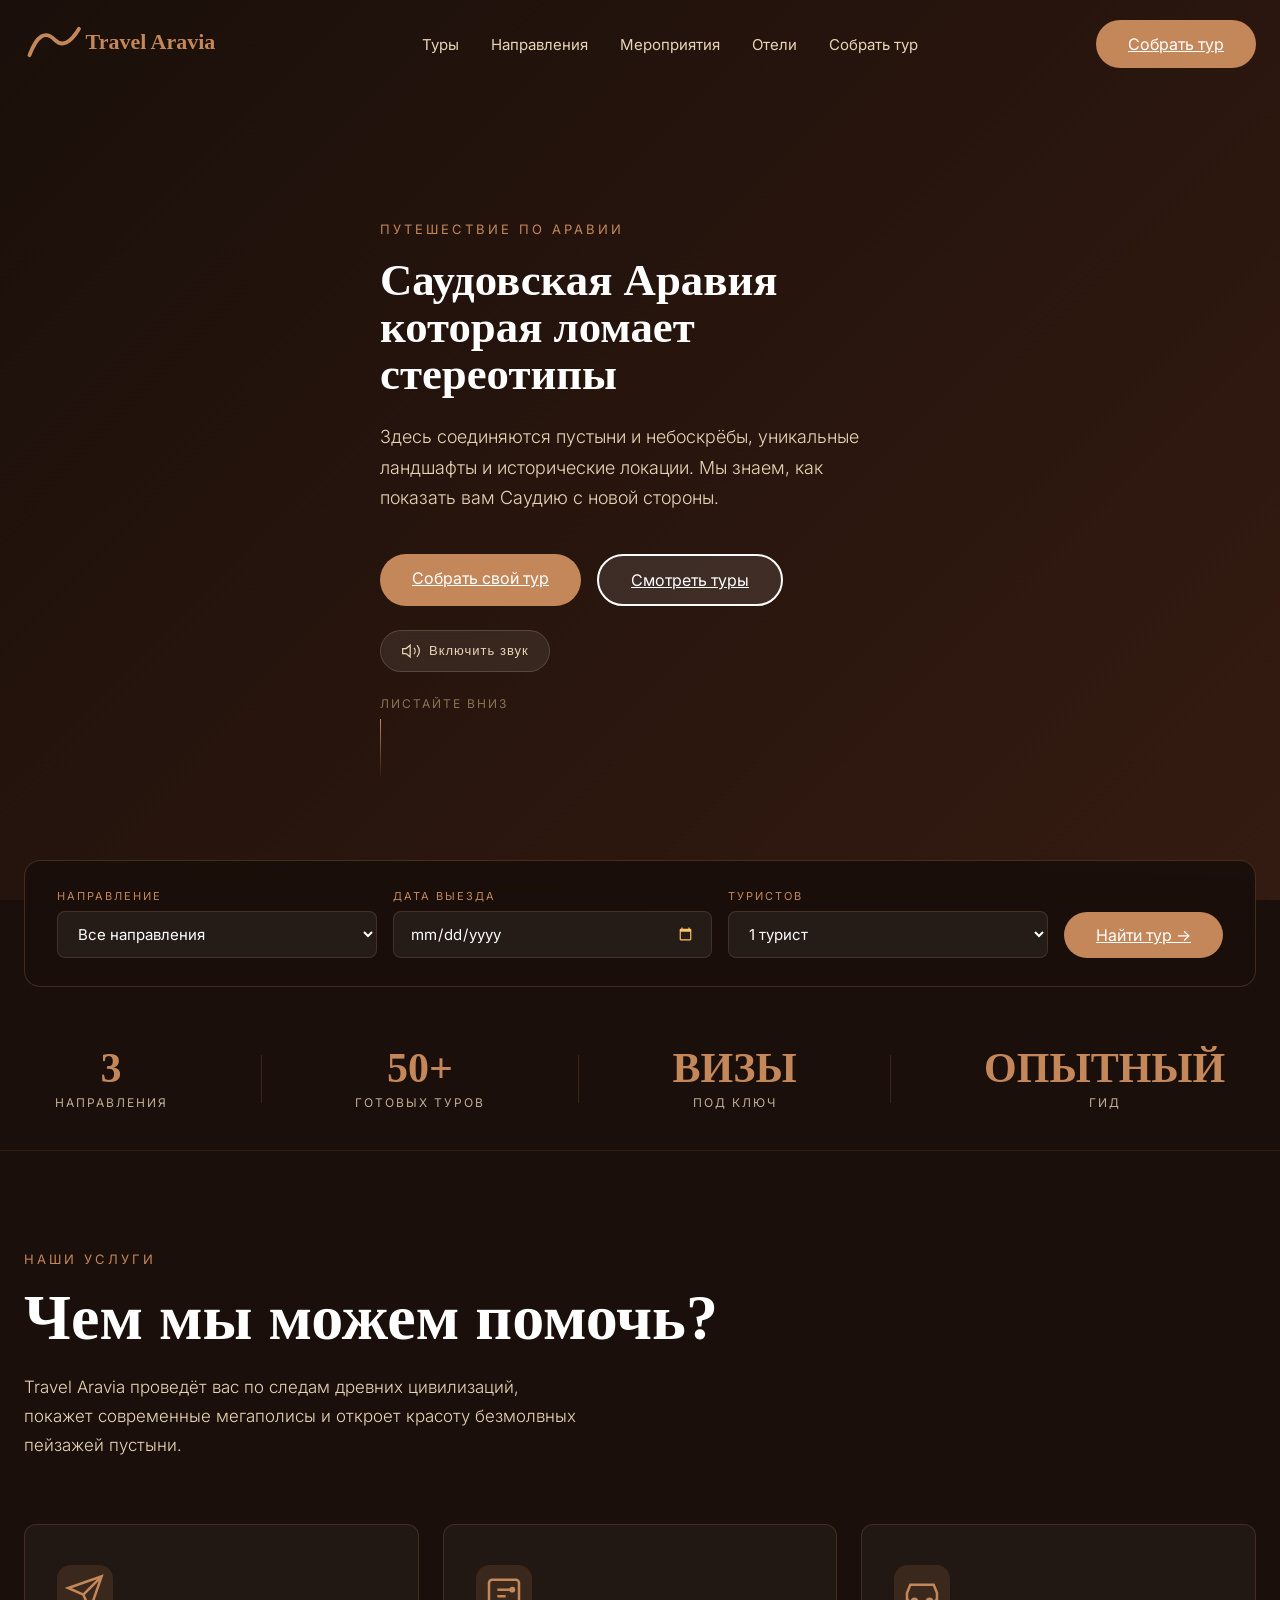
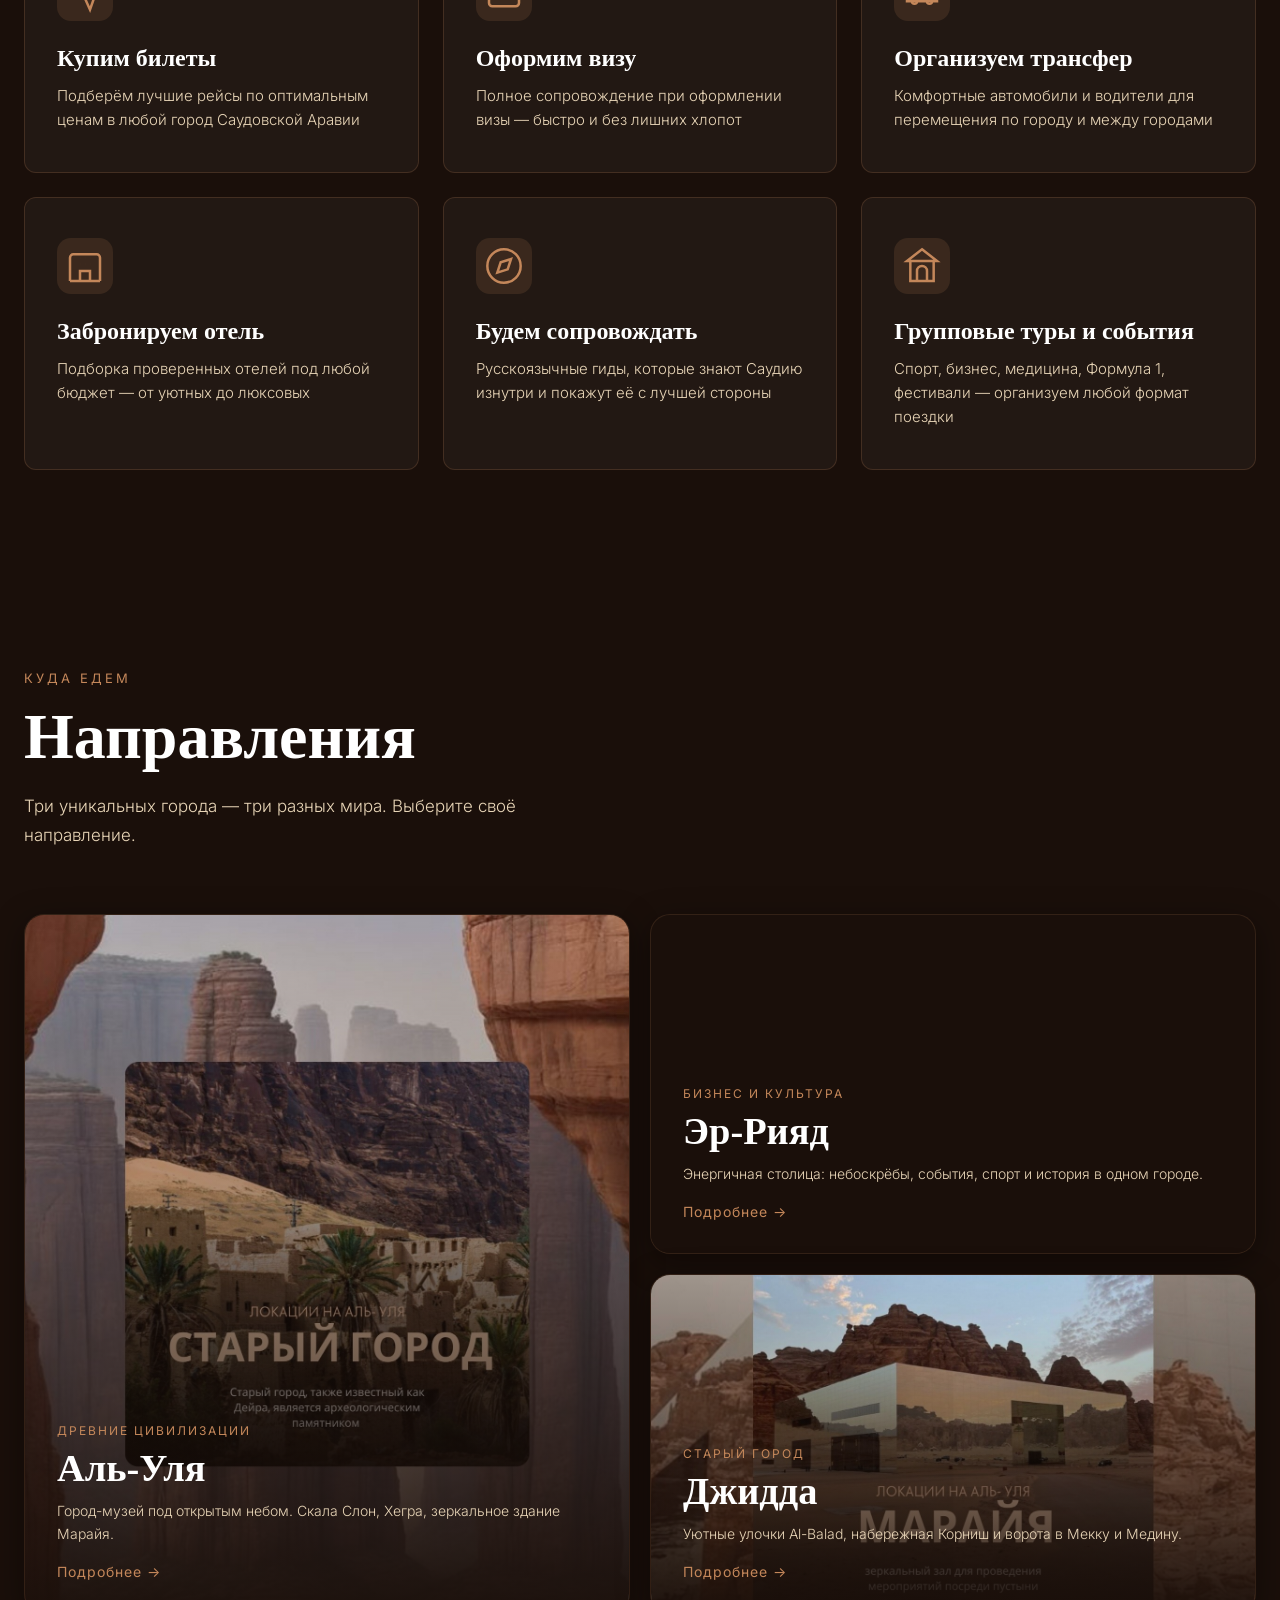
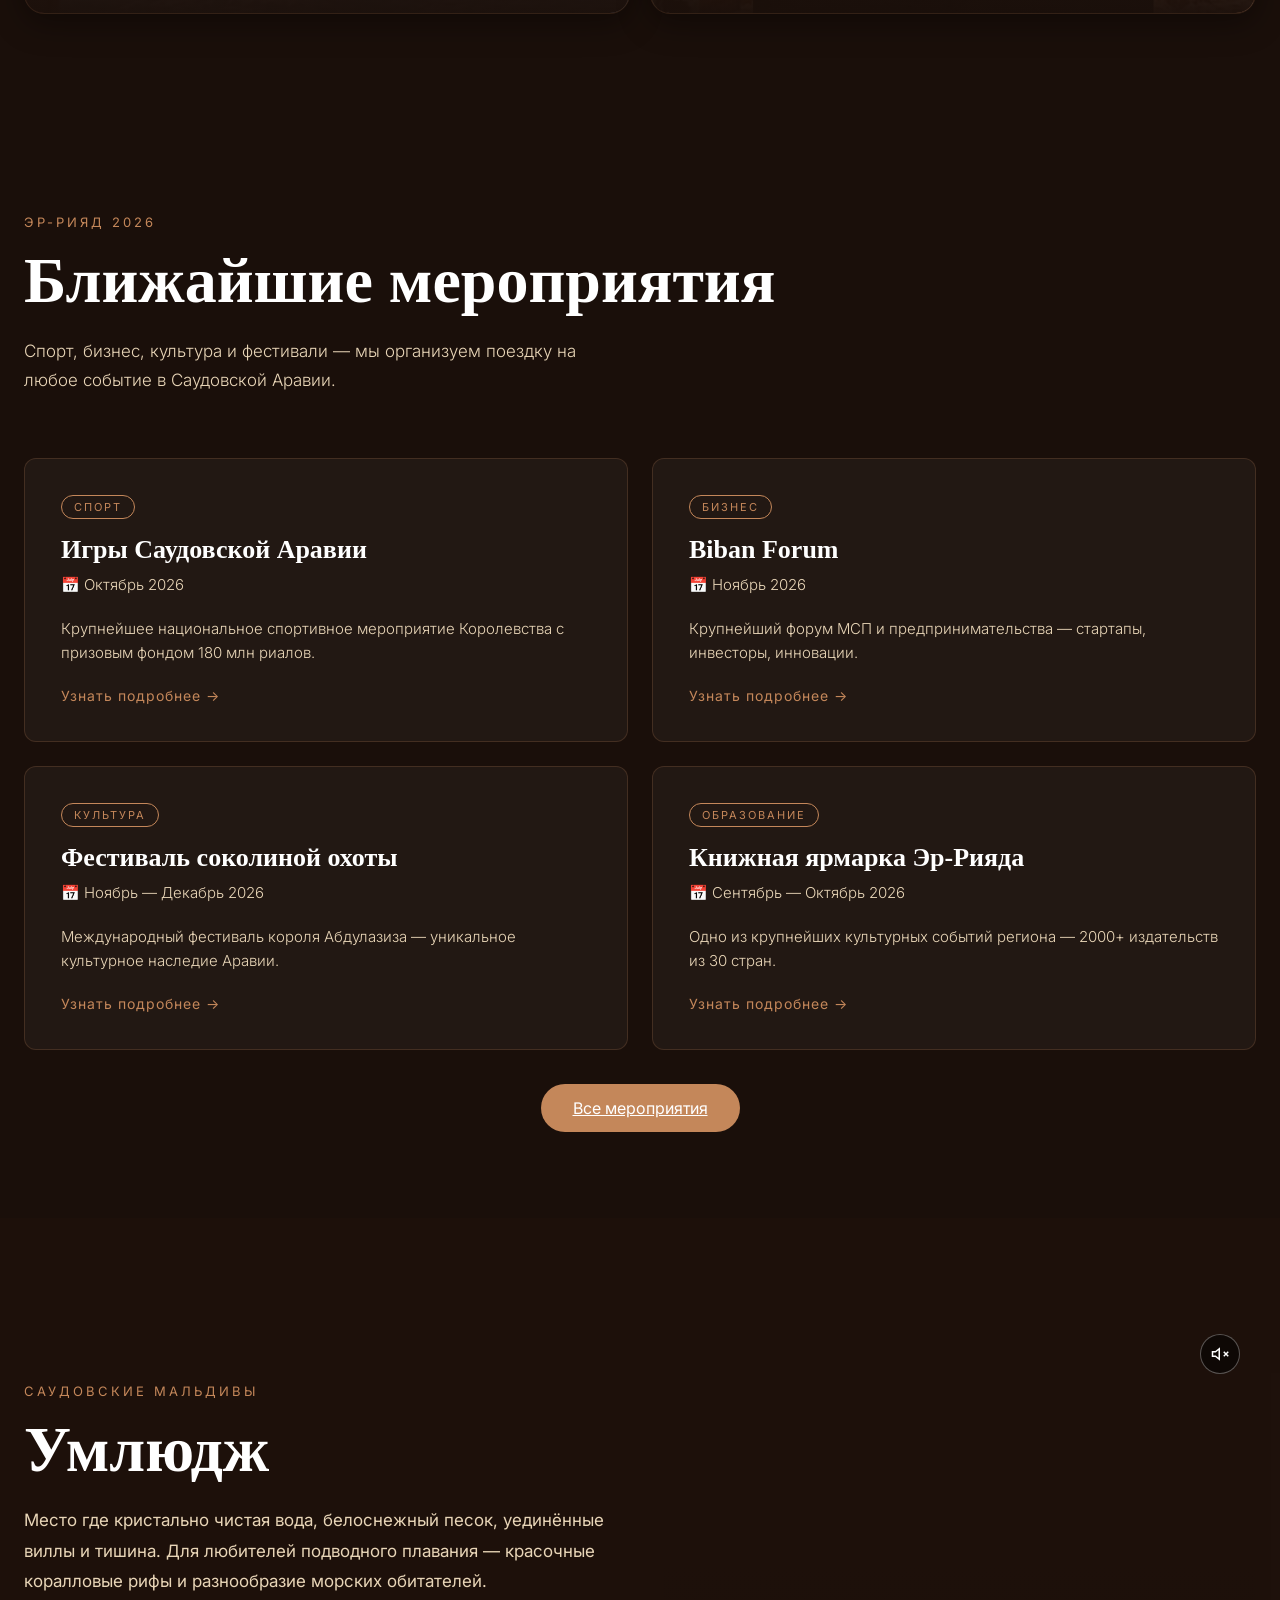
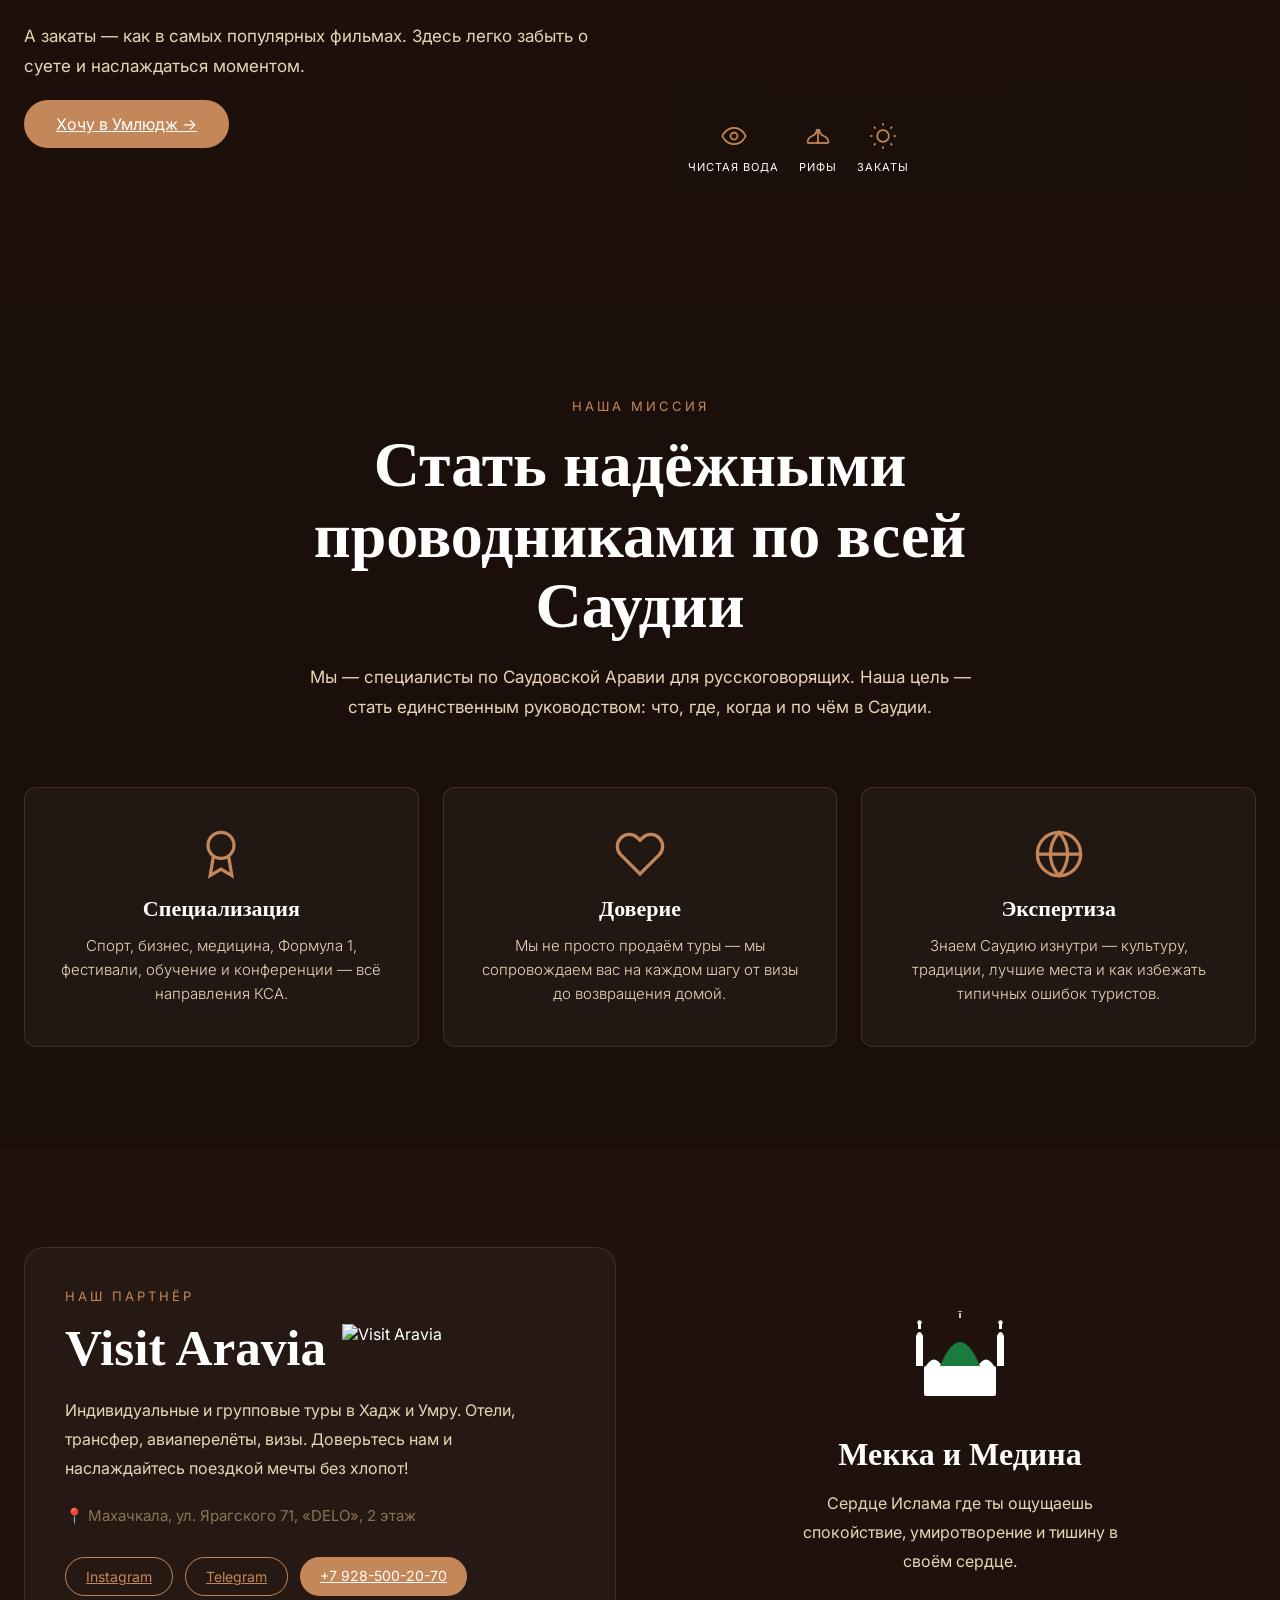
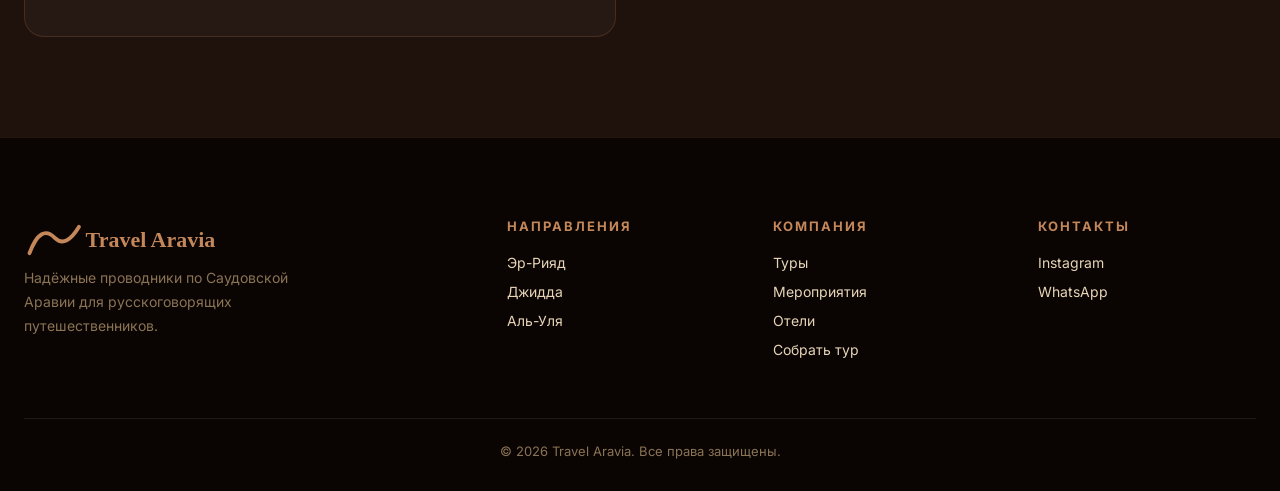
==== index.html @ 6b22b206 "audit: full site review with design-review skill - Add mobile-menu block to 7 pages (was missing, bu" ====
<!DOCTYPE html>
<html lang="ru">
<head>
  <meta charset="UTF-8">
  <meta name="description" content="Travel Aravia — путешествия по Саудовской Аравии для русскоговорящих. Туры в Эр-Рияд, Джидду, Аль-Улю. Визы, билеты, отели, гид под ключ.">
  <meta name="keywords" content="туры в Саудовскую Аравию, Travel Aravia, Эр-Рияд, Джидда, Аль-Уля, визы КСА">
  <meta property="og:title" content="Travel Aravia — Путешествие по Аравии">
  <meta property="og:description" content="Надёжные проводники по Саудовской Аравии для русскоговорящих путешественников.">
  <meta property="og:image" content="assets/images/og-image.jpg">
  <link rel="canonical" href="https://mansurovdalir09-lang.github.io/travel-aravia/">
  <meta name="viewport" content="width=device-width, initial-scale=1.0">
  <title>Travel Aravia — Главная</title>
  <link rel="stylesheet" href="css/main.css">
  <link rel="stylesheet" href="css/animations.css">
  <link rel="stylesheet" href="css/components.css">
</head>
<body>

<header class="header" id="header">
  <div class="container header__inner">
    <a href="index.html" class="header__logo">
      <img src="assets/images/logo.svg" alt="Travel Aravia" style="height:44px;width:auto;">
    </a>
    <nav class="header__nav">
      <a href="tours.html">Туры</a>
      <a href="destinations/riyadh.html">Направления</a>
      <a href="events.html">Мероприятия</a>
      <a href="hotels.html">Отели</a>
      <a href="tour-builder.html">Собрать тур</a>
    </nav>
    <div class="header__actions">
      <a href="tour-builder.html" class="btn-primary">Собрать тур</a>
      <button class="header__burger" id="burger">
        <span></span><span></span><span></span>
      </button>
    </div>
  </div>
</header>

<section class="hero" id="hero">
  <div class="hero__video-wrapper">
    <video class="hero__video" autoplay muted loop playsinline id="heroVideo" style="object-fit:cover;width:100%;height:100%;transform:scale(1.8);">
      <source src="assets/videos/hero-trailer.mp4" type="video/mp4">
      <source src="assets/videos/about.mp4" type="video/mp4">
    </video>
    <div class="hero__overlay"></div>
  </div>
  <div class="hero__content container">
    <p class="hero__label">Путешествие по Аравии</p>
    <h1 class="hero__title">Саудовская Аравия<br>которая ломает<br>стереотипы</h1>
    <p class="hero__subtitle">Здесь соединяются пустыни и небоскрёбы, уникальные ландшафты и исторические локации. Мы знаем, как показать вам Саудию с новой стороны.</p>
    <div class="hero__actions">
      <a href="tour-builder.html" class="btn-primary">Собрать свой тур</a>
      <a href="tours.html" class="btn-outline" style="border:2px solid #FFFFFF;color:#FFFFFF;background:rgba(255,255,255,0.1);backdrop-filter:blur(10px);">Смотреть туры</a>
    </div>
    <button class="hero__sound" id="soundBtn" onclick="toggleSound()">
      <svg viewBox="0 0 24 24" fill="none" stroke="currentColor" stroke-width="1.5" width="20" height="20"><path d="M11 5L6 9H2v6h4l5 4V5z"/><path class="sound-on" d="M15.54 8.46a5 5 0 010 7.07M19.07 4.93a10 10 0 010 14.14"/></svg>
      <span id="soundText">Включить звук</span>
    </button>
    <div class="hero__scroll">
      <span>Листайте вниз</span>
      <div class="hero__scroll-line"></div>
    </div>
  </div>
</section>

<div class="hero-search">
  <div class="container">
    <div class="hero-search__inner">
      <div class="hero-search__field">
        <label>Направление</label>
        <select name="destination">
          <option value="">Все направления</option>
          <option value="riyadh">Эр-Рияд</option>
          <option value="jeddah">Джидда</option>
          <option value="al-ula">Аль-Уля</option>
        </select>
      </div>
      <div class="hero-search__field">
        <label>Дата выезда</label>
        <input type="date" min="2026-01-01">
      </div>
      <div class="hero-search__field">
        <label>Туристов</label>
        <select name="travelers">
          <option>1 турист</option>
          <option>2 туриста</option>
          <option>3 туриста</option>
          <option>4 туриста</option>
          <option>5+ туристов</option>
        </select>
      </div>
      <a href="tour-builder.html" class="btn-primary hero-search__btn">Найти тур →</a>
    </div>
  </div>
</div>

<div class="trust-bar">
  <div class="container">
    <div class="trust-bar__inner">
      <div class="trust-bar__item">
        <span class="trust-bar__num">3</span>
        <span>направления</span>
      </div>
      <div class="trust-bar__divider"></div>
      <div class="trust-bar__item">
        <span class="trust-bar__num">50+</span>
        <span>готовых туров</span>
      </div>
      <div class="trust-bar__divider"></div>
      <div class="trust-bar__item">
        <span class="trust-bar__num">ВИЗЫ</span>
        <span>под ключ</span>
      </div>
      <div class="trust-bar__divider"></div>
      <div class="trust-bar__item">
        <span class="trust-bar__num">ОПЫТНЫЙ</span>
        <span>гид</span>
      </div>
    </div>
  </div>
</div>

<section class="services section" id="services">
  <div class="container">
    <div class="services__header reveal">
      <p class="section-label">Наши услуги</p>
      <h2 class="section-title">Чем мы можем помочь?</h2>
      <p class="section-subtitle">Travel Aravia проведёт вас по следам древних цивилизаций, покажет современные мегаполисы и откроет красоту безмолвных пейзажей пустыни.</p>
    </div>
    <div class="services__grid reveal-stagger">
      <div class="services__card reveal">
        <div class="services__icon"><svg viewBox="0 0 24 24" fill="none" stroke="currentColor" stroke-width="1.5" width="40" height="40"><path d="M22 2L11 13M22 2l-7 20-4-9-9-4 20-7z"/></svg></div>
        <h3>Купим билеты</h3>
        <p>Подберём лучшие рейсы по оптимальным ценам в любой город Саудовской Аравии</p>
      </div>
      <div class="services__card reveal">
        <div class="services__icon"><svg viewBox="0 0 24 24" fill="none" stroke="currentColor" stroke-width="1.5" width="40" height="40"><rect x="3" y="4" width="18" height="16" rx="2"/><path d="M8 10h8M8 14h5"/><circle cx="17" cy="10" r="1" fill="currentColor"/></svg></div>
        <h3>Оформим визу</h3>
        <p>Полное сопровождение при оформлении визы — быстро и без лишних хлопот</p>
      </div>
      <div class="services__card reveal">
        <div class="services__icon"><svg viewBox="0 0 24 24" fill="none" stroke="currentColor" stroke-width="1.5" width="40" height="40"><path d="M5 17H3v-5l2-5h14l2 5v5h-2M5 17h14M5 17a2 2 0 01-2-2M19 17a2 2 0 002-2"/><circle cx="7.5" cy="17" r="1.5"/><circle cx="16.5" cy="17" r="1.5"/></svg></div>
        <h3>Организуем трансфер</h3>
        <p>Комфортные автомобили и водители для перемещения по городу и между городами</p>
      </div>
      <div class="services__card reveal">
        <div class="services__icon"><svg viewBox="0 0 24 24" fill="none" stroke="currentColor" stroke-width="1.5" width="40" height="40"><path d="M3 21V7a2 2 0 012-2h14a2 2 0 012 2v14M3 21h18M9 21v-6h6v6"/><path d="M9 7h.01M12 7h.01M15 7h.01M9 11h.01M12 11h.01M15 11h.01"/></svg></div>
        <h3>Забронируем отель</h3>
        <p>Подборка проверенных отелей под любой бюджет — от уютных до люксовых</p>
      </div>
      <div class="services__card reveal">
        <div class="services__icon"><svg viewBox="0 0 24 24" fill="none" stroke="currentColor" stroke-width="1.5" width="40" height="40"><circle cx="12" cy="12" r="10"/><path d="M16.2 7.8l-2 6.2-6.2 2 2-6.2 6.2-2z"/></svg></div>
        <h3>Будем сопровождать</h3>
        <p>Русскоязычные гиды, которые знают Саудию изнутри и покажут её с лучшей стороны</p>
      </div>
      <div class="services__card reveal">
        <div class="services__icon"><svg viewBox="0 0 24 24" fill="none" stroke="currentColor" stroke-width="1.5" width="40" height="40"><path d="M12 2l9 7H3l9-7z"/><path d="M5 9v12h14V9"/><path d="M9 21v-6a3 3 0 016 0v6"/></svg></div>
        <h3>Групповые туры и события</h3>
        <p>Спорт, бизнес, медицина, Формула 1, фестивали — организуем любой формат поездки</p>
      </div>
    </div>
  </div>
</section>

<section class="destinations section" id="destinations">
  <div class="container">
    <div class="services__header reveal">
      <p class="section-label">Куда едем</p>
      <h2 class="section-title">Направления</h2>
      <p class="section-subtitle">Три уникальных города — три разных мира. Выберите своё направление.</p>
    </div>
    <div class="destinations__grid reveal-stagger">
      <div class="destinations__card destinations__card--large reveal">
        <video class="destinations__video" autoplay muted loop playsinline poster="assets/images/old-city.jpg">
          <source src="assets/videos/al-ula.mp4" type="video/mp4">
        </video>
        <div class="destinations__overlay"></div>
        <div class="destinations__content">
          <p class="destinations__tag">Древние цивилизации</p>
          <h3 class="destinations__title">Аль-Уля</h3>
          <p class="destinations__desc">Город-музей под открытым небом. Скала Слон, Хегра, зеркальное здание Марайя.</p>
          <a href="destinations/al-ula.html" class="destinations__link">Подробнее →</a>
        </div>
      </div>
      <div class="destinations__card reveal" style="background:#1A0F0A;">
        <div class="destinations__overlay"></div>
        <div class="destinations__content">
          <p class="destinations__tag">Бизнес и культура</p>
          <h3 class="destinations__title">Эр-Рияд</h3>
          <p class="destinations__desc">Энергичная столица: небоскрёбы, события, спорт и история в одном городе.</p>
          <a href="destinations/riyadh.html" class="destinations__link">Подробнее →</a>
        </div>
      </div>
      <div class="destinations__card reveal">
        <video class="destinations__video" autoplay muted loop playsinline poster="assets/images/maraya.jpg">
          <source src="assets/videos/jeddah.mp4" type="video/mp4">
        </video>
        <div class="destinations__overlay"></div>
        <div class="destinations__content">
          <p class="destinations__tag">Старый город</p>
          <h3 class="destinations__title">Джидда</h3>
          <p class="destinations__desc">Уютные улочки Al-Balad, набережная Корниш и ворота в Мекку и Медину.</p>
          <a href="destinations/jeddah.html" class="destinations__link">Подробнее →</a>
        </div>
      </div>
    </div>
  </div>
</section>

<section class="events-preview section" id="events-preview">
  <div class="container">
    <div class="services__header reveal">
      <p class="section-label">Эр-Рияд 2026</p>
      <h2 class="section-title">Ближайшие мероприятия</h2>
      <p class="section-subtitle">Спорт, бизнес, культура и фестивали — мы организуем поездку на любое событие в Саудовской Аравии.</p>
    </div>
    <div class="events-preview__grid reveal-stagger">
      <div class="events-preview__card reveal">
        <div class="events-preview__cat">Спорт</div>
        <h3>Игры Саудовской Аравии</h3>
        <p class="events-preview__date">📅 Октябрь 2026</p>
        <p>Крупнейшее национальное спортивное мероприятие Королевства с призовым фондом 180 млн риалов.</p>
        <a href="events.html" class="destinations__link">Узнать подробнее →</a>
      </div>
      <div class="events-preview__card reveal">
        <div class="events-preview__cat">Бизнес</div>
        <h3>Biban Forum</h3>
        <p class="events-preview__date">📅 Ноябрь 2026</p>
        <p>Крупнейший форум МСП и предпринимательства — стартапы, инвесторы, инновации.</p>
        <a href="events.html" class="destinations__link">Узнать подробнее →</a>
      </div>
      <div class="events-preview__card reveal">
        <div class="events-preview__cat">Культура</div>
        <h3>Фестиваль соколиной охоты</h3>
        <p class="events-preview__date">📅 Ноябрь — Декабрь 2026</p>
        <p>Международный фестиваль короля Абдулазиза — уникальное культурное наследие Аравии.</p>
        <a href="events.html" class="destinations__link">Узнать подробнее →</a>
      </div>
      <div class="events-preview__card reveal">
        <div class="events-preview__cat">Образование</div>
        <h3>Книжная ярмарка Эр-Рияда</h3>
        <p class="events-preview__date">📅 Сентябрь — Октябрь 2026</p>
        <p>Одно из крупнейших культурных событий региона — 2000+ издательств из 30 стран.</p>
        <a href="events.html" class="destinations__link">Узнать подробнее →</a>
      </div>
    </div>
    <div class="events-preview__cta">
      <a href="events.html" class="btn-primary">Все мероприятия</a>
    </div>
  </div>
</section>

<!-- БЛОК УМЛЮДЖ -->
<section class="section" style="background:rgba(92,45,26,0.06);">
  <div class="container">
    <div style="display:grid;grid-template-columns:1fr 1fr;gap:48px;align-items:center;">
      <div>
        <p class="section-label">Саудовские Мальдивы</p>
        <h2 class="section-title">Умлюдж</h2>
        <p style="font-size:17px;color:var(--color-sand);line-height:1.8;margin-bottom:24px;">Место где кристально чистая вода, белоснежный песок, уединённые виллы и тишина. Для любителей подводного плавания — красочные коралловые рифы и разнообразие морских обитателей.</p>
        <p style="font-size:17px;color:var(--color-sand);line-height:1.8;margin-bottom:32px;">А закаты — как в самых популярных фильмах. Здесь легко забыть о суете и наслаждаться моментом.</p>
        <a href="tour-builder.html" class="btn-primary">Хочу в Умлюдж →</a>
      </div>
      <div style="position:relative;border-radius:20px;overflow:hidden;height:480px;">
        <video id="umlujVideo" autoplay muted loop playsinline style="width:100%;height:100%;object-fit:cover;object-position:center 20%;">
          <source src="assets/videos/umluj.mp4" type="video/mp4">
        </video>
        <div style="position:absolute;inset:0;background:linear-gradient(to top,rgba(26,15,10,0.6) 0%,transparent 50%);"></div>
        <!-- Кнопка звука -->
        <button id="umlujSoundBtn" onclick="toggleUmlujSound()" style="position:absolute;top:16px;right:16px;background:rgba(0,0,0,0.5);border:1px solid rgba(255,255,255,0.3);border-radius:50%;width:40px;height:40px;display:flex;align-items:center;justify-content:center;cursor:pointer;transition:all 0.2s;">
          <svg id="umlujIconMuted" width="18" height="18" viewBox="0 0 24 24" fill="none" stroke="white" stroke-width="2"><polygon points="11 5 6 9 2 9 2 15 6 15 11 19 11 5"/><line x1="23" y1="9" x2="17" y2="15"/><line x1="17" y1="9" x2="23" y2="15"/></svg>
          <svg id="umlujIconSound" width="18" height="18" viewBox="0 0 24 24" fill="none" stroke="white" stroke-width="2" style="display:none;"><polygon points="11 5 6 9 2 9 2 15 6 15 11 19 11 5"/><path d="M19.07 4.93a10 10 0 0 1 0 14.14"/><path d="M15.54 8.46a5 5 0 0 1 0 7.07"/></svg>
        </button>
        <!-- Иконки внизу -->
        <div style="position:absolute;bottom:24px;left:24px;right:24px;">
          <div style="display:flex;gap:20px;">
            <div style="text-align:center;">
              <div style="margin-bottom:6px;">
                <svg width="28" height="28" viewBox="0 0 24 24" fill="none" stroke="#C4875A" stroke-width="1.5"><path d="M2 12s3-7 10-7 10 7 10 7-3 7-10 7-10-7-10-7z"/><circle cx="12" cy="12" r="3"/></svg>
              </div>
              <div style="font-size:11px;color:white;letter-spacing:1px;text-transform:uppercase;">Чистая вода</div>
            </div>
            <div style="text-align:center;">
              <div style="margin-bottom:6px;">
                <svg width="28" height="28" viewBox="0 0 24 24" fill="none" stroke="#C4875A" stroke-width="1.5"><path d="M3 18c0-3 1.5-5 4-6s4-3 4-6"/><path d="M21 18c0-3-1.5-5-4-6s-4-3-4-6"/><path d="M12 6v12"/><path d="M3 18h18"/></svg>
              </div>
              <div style="font-size:11px;color:white;letter-spacing:1px;text-transform:uppercase;">Рифы</div>
            </div>
            <div style="text-align:center;">
              <div style="margin-bottom:6px;">
                <svg width="28" height="28" viewBox="0 0 24 24" fill="none" stroke="#C4875A" stroke-width="1.5"><circle cx="12" cy="12" r="5"/><line x1="12" y1="1" x2="12" y2="3"/><line x1="12" y1="21" x2="12" y2="23"/><line x1="4.22" y1="4.22" x2="5.64" y2="5.64"/><line x1="18.36" y1="18.36" x2="19.78" y2="19.78"/><line x1="1" y1="12" x2="3" y2="12"/><line x1="21" y1="12" x2="23" y2="12"/><line x1="4.22" y1="19.78" x2="5.64" y2="18.36"/><line x1="18.36" y1="5.64" x2="19.78" y2="4.22"/></svg>
              </div>
              <div style="font-size:11px;color:white;letter-spacing:1px;text-transform:uppercase;">Закаты</div>
            </div>
          </div>
        </div>
      </div>
    </div>
  </div>
</section>

<!-- БЛОК ЦЕЛИ КОМПАНИИ -->
<section class="section">
  <div class="container">
    <div style="text-align:center;max-width:700px;margin:0 auto 64px;">
      <p class="section-label">Наша миссия</p>
      <h2 class="section-title">Стать надёжными проводниками по всей Саудии</h2>
      <p style="font-size:17px;color:var(--color-sand);line-height:1.8;">Мы — специалисты по Саудовской Аравии для русскоговорящих. Наша цель — стать единственным руководством: что, где, когда и по чём в Саудии.</p>
    </div>
    <div style="display:grid;grid-template-columns:repeat(3,1fr);gap:24px;">
      <div class="services__card" style="text-align:center;">
        <div style="display:flex;justify-content:center;margin-bottom:16px;">
          <svg width="52" height="52" viewBox="0 0 24 24" fill="none" stroke="#C4875A" stroke-width="1.5"><circle cx="12" cy="8" r="6"/><path d="M15.477 12.89L17 22l-5-3-5 3 1.523-9.11"/></svg>
        </div>
        <h3 style="font-family:var(--font-heading);font-size:22px;color:white;margin-bottom:12px;">Специализация</h3>
        <p style="font-size:15px;color:var(--color-sand);line-height:1.6;">Спорт, бизнес, медицина, Формула 1, фестивали, обучение и конференции — всё направления КСА.</p>
      </div>
      <div class="services__card" style="text-align:center;">
        <div style="display:flex;justify-content:center;margin-bottom:16px;">
          <svg width="52" height="52" viewBox="0 0 24 24" fill="none" stroke="#C4875A" stroke-width="1.5"><path d="M20.84 4.61a5.5 5.5 0 0 0-7.78 0L12 5.67l-1.06-1.06a5.5 5.5 0 0 0-7.78 7.78l1.06 1.06L12 21.23l7.78-7.78 1.06-1.06a5.5 5.5 0 0 0 0-7.78z"/></svg>
        </div>
        <h3 style="font-family:var(--font-heading);font-size:22px;color:white;margin-bottom:12px;">Доверие</h3>
        <p style="font-size:15px;color:var(--color-sand);line-height:1.6;">Мы не просто продаём туры — мы сопровождаем вас на каждом шагу от визы до возвращения домой.</p>
      </div>
      <div class="services__card" style="text-align:center;">
        <div style="display:flex;justify-content:center;margin-bottom:16px;">
          <svg width="52" height="52" viewBox="0 0 24 24" fill="none" stroke="#C4875A" stroke-width="1.5"><circle cx="12" cy="12" r="10"/><line x1="2" y1="12" x2="22" y2="12"/><path d="M12 2a15.3 15.3 0 0 1 4 10 15.3 15.3 0 0 1-4 10 15.3 15.3 0 0 1-4-10 15.3 15.3 0 0 1 4-10z"/></svg>
        </div>
        <h3 style="font-family:var(--font-heading);font-size:22px;color:white;margin-bottom:12px;">Экспертиза</h3>
        <p style="font-size:15px;color:var(--color-sand);line-height:1.6;">Знаем Саудию изнутри — культуру, традиции, лучшие места и как избежать типичных ошибок туристов.</p>
      </div>
    </div>
  </div>
</section>

<!-- БЛОК VISIT ARAVIA -->
<section class="section" style="background:rgba(92,45,26,0.08);">
  <div class="container">
    <div style="display:grid;grid-template-columns:1fr 1fr;gap:48px;align-items:center;">
      <div style="background:rgba(255,255,255,0.03);border:1px solid rgba(196,135,90,0.2);border-radius:20px;padding:40px;">
        <p class="section-label">Наш партнёр</p>
        <div style="display:flex;align-items:center;gap:16px;margin-bottom:20px;">
          <h2 style="font-family:'Cormorant Garant',serif;font-size:clamp(32px,4vw,52px);color:white;line-height:1.1;">Visit Aravia</h2>
          <img src="assets/images/visit-aravia.svg" alt="Visit Aravia" style="height:48px;width:auto;flex-shrink:0;">
        </div>
        <p style="font-size:16px;color:var(--color-sand);line-height:1.8;margin-bottom:24px;">Индивидуальные и групповые туры в Хадж и Умру. Отели, трансфер, авиаперелёты, визы. Доверьтесь нам и наслаждайтесь поездкой мечты без хлопот!</p>
        <p style="font-size:15px;color:var(--color-gray);margin-bottom:32px;">📍 Махачкала, ул. Ярагского 71, «DELO», 2 этаж</p>
        <div style="display:flex;gap:12px;flex-wrap:wrap;">
          <a href="https://www.instagram.com/visitaravia?igsh=MXNlMmIxcmFib211eQ==" target="_blank" rel="noopener noreferrer" class="btn-outline" style="font-size:14px;padding:10px 20px;">Instagram</a>
          <a href="https://t.me/visitaravia123" target="_blank" rel="noopener noreferrer" class="btn-outline" style="font-size:14px;padding:10px 20px;">Telegram</a>
          <a href="tel:+79285002070" class="btn-primary" style="font-size:14px;padding:10px 20px;">+7 928-500-20-70</a>
        </div>
      </div>
      <div style="text-align:center;">
        <div style="display:flex;justify-content:center;margin-bottom:28px;">
          <div style="text-align:center;">
            <svg width="100" height="96" viewBox="0 0 100 96" fill="none" xmlns="http://www.w3.org/2000/svg">
              <!-- Левый минарет -->
              <rect x="6" y="28" width="7" height="30" fill="white"/>
              <path d="M6 28 Q9.5 20 13 28Z" fill="white"/>
              <rect x="8" y="16" width="3" height="5" fill="white"/>
              <circle cx="9.5" cy="14.5" r="2" fill="white" stroke="white" stroke-width="0.5"/>
              <!-- Правый минарет -->
              <rect x="87" y="28" width="7" height="30" fill="white"/>
              <path d="M87 28 Q90.5 20 94 28Z" fill="white"/>
              <rect x="89" y="16" width="3" height="5" fill="white"/>
              <circle cx="90.5" cy="14.5" r="2" fill="white" stroke="white" stroke-width="0.5"/>
              <!-- Корпус мечети -->
              <rect x="14" y="58" width="72" height="30" rx="2" fill="white"/>
              <!-- Малые боковые купола -->
              <path d="M16 58 Q24 45 32 58Z" fill="white"/>
              <path d="M68 58 Q76 45 84 58Z" fill="white"/>
              <!-- Главный купол — зелёный -->
              <path d="M30 58 Q50 10 70 58Z" fill="#1B7A3E"/>
              <!-- Полумесяц на куполе -->
              <line x1="50" y1="10" x2="50" y2="5" stroke="white" stroke-width="1.5"/>
              <path d="M47.5 4 Q50 1.5 52.5 4 Q50 3 47.5 4Z" fill="white"/>
            </svg>
          </div>
        </div>
        <h3 style="font-family:'Cormorant Garant',serif;font-size:32px;color:white;margin-bottom:16px;">Мекка и Медина</h3>
        <p style="font-size:16px;color:var(--color-sand);line-height:1.8;max-width:360px;margin:0 auto;">Сердце Ислама где ты ощущаешь спокойствие, умиротворение и тишину в своём сердце.</p>
      </div>
    </div>
  </div>
</section>

<footer class="footer">
  <div class="container">
    <div class="footer__top">
      <div class="footer__brand reveal reveal--left">
        <img src="assets/images/logo.svg" alt="Travel Aravia" style="height:44px;width:auto;">
        <p>Надёжные проводники по Саудовской Аравии для русскоговорящих путешественников.</p>
      </div>
      <div class="footer__links">
        <h4>Направления</h4>
        <a href="destinations/riyadh.html">Эр-Рияд</a>
        <a href="destinations/jeddah.html">Джидда</a>
        <a href="destinations/al-ula.html">Аль-Уля</a>
      </div>
      <div class="footer__links">
        <h4>Компания</h4>
        <a href="tours.html">Туры</a>
        <a href="events.html">Мероприятия</a>
        <a href="hotels.html">Отели</a>
        <a href="tour-builder.html">Собрать тур</a>
      </div>
      <div class="footer__contacts reveal reveal--right">
        <h4>Контакты</h4>
        <a href="https://www.instagram.com/travelaravia/" target="_blank" rel="noopener noreferrer">Instagram</a>
        <a href="https://wa.me/79513894443" target="_blank" rel="noopener noreferrer">WhatsApp</a>
      </div>
    </div>
    <div class="footer__bottom">
      <p>© 2026 Travel Aravia. Все права защищены.</p>
    </div>
  </div>
</footer>

<div class="mobile-menu" id="mobileMenu">
  <nav class="mobile-menu__nav">
    <a href="tours.html">Туры</a>
    <a href="destinations/riyadh.html">Направления</a>
    <a href="events.html">Мероприятия</a>
    <a href="hotels.html">Отели</a>
    <a href="tour-builder.html">Собрать тур</a>
  </nav>
</div>

<script src="js/main.js"></script>
<script>
function toggleUmlujSound() {
  const video = document.getElementById('umlujVideo');
  const iconMuted = document.getElementById('umlujIconMuted');
  const iconSound = document.getElementById('umlujIconSound');
  video.muted = !video.muted;
  iconMuted.style.display = video.muted ? 'block' : 'none';
  iconSound.style.display = video.muted ? 'none' : 'block';
}
</script>
</body>
</html>
---- css/main.css ----
/* Travel Aravia — main styles */

@import url('https://fonts.googleapis.com/css2?family=Cormorant+Garant:wght@300;400;600;700&family=Inter:wght@300;400;500;600&display=swap');

:root {
  --color-primary: #5C2D1A;
  --color-accent: #C4875A;
  --color-sand: #E8D5B7;
  --color-dark: #1A0F0A;
  --color-white: #FFFFFF;
  --color-gray: #8B7355;
  --font-heading: 'Cormorant Garant', serif;
  --font-body: 'Inter', sans-serif;
  --transition: 0.3s ease;
  --border-radius: 12px;
  --shadow: 0 20px 60px rgba(0,0,0,0.3);
}

*,
*::before,
*::after {
  box-sizing: border-box;
  margin: 0;
  padding: 0;
}

html {
  scroll-behavior: smooth;
  overflow-x: hidden;
}

body {
  font-family: var(--font-body);
  background: var(--color-dark);
  color: var(--color-white);
  overflow-x: hidden;
}

.container {
  max-width: 1280px;
  margin: 0 auto;
  padding: 0 24px;
}

.section {
  padding: 100px 0;
}

.btn-primary {
  background: var(--color-accent);
  color: white;
  padding: 14px 32px;
  border-radius: 50px;
  border: none;
  cursor: pointer;
  font-family: var(--font-body);
  font-size: 16px;
  transition: var(--transition);
}

.btn-primary:hover {
  background: var(--color-primary);
  transform: translateY(-2px);
}

.btn-outline {
  border: 1px solid var(--color-accent);
  color: var(--color-accent);
  padding: 14px 32px;
  border-radius: 50px;
  background: transparent;
  cursor: pointer;
  transition: var(--transition);
}
---- css/animations.css ----
/* Travel Aravia — animations */

@keyframes fadeInUp {
  from { opacity: 0; transform: translateY(40px); }
  to { opacity: 1; transform: translateY(0); }
}

@keyframes fadeInLeft {
  from { opacity: 0; transform: translateX(-40px); }
  to { opacity: 1; transform: translateX(0); }
}

@keyframes fadeInRight {
  from { opacity: 0; transform: translateX(40px); }
  to { opacity: 1; transform: translateX(0); }
}

@keyframes scaleIn {
  from { opacity: 0; transform: scale(0.92); }
  to { opacity: 1; transform: scale(1); }
}

.reveal {
  opacity: 0;
  transform: translateY(40px);
  transition: opacity 0.7s ease, transform 0.7s ease;
}

.reveal.reveal--left {
  transform: translateX(-40px);
}

.reveal.reveal--right {
  transform: translateX(40px);
}

.reveal.reveal--scale {
  transform: scale(0.92);
}

.reveal.active {
  opacity: 1;
  transform: translateY(0) translateX(0) scale(1);
}

.reveal-stagger .services__card:nth-child(1),
.reveal-stagger .events-preview__card:nth-child(1),
.reveal-stagger .destinations__card:nth-child(1) { transition-delay: 0.1s; }

.reveal-stagger .services__card:nth-child(2),
.reveal-stagger .events-preview__card:nth-child(2),
.reveal-stagger .destinations__card:nth-child(2) { transition-delay: 0.2s; }

.reveal-stagger .services__card:nth-child(3),
.reveal-stagger .events-preview__card:nth-child(3),
.reveal-stagger .destinations__card:nth-child(3) { transition-delay: 0.3s; }

.reveal-stagger .services__card:nth-child(4),
.reveal-stagger .events-preview__card:nth-child(4) { transition-delay: 0.4s; }

.reveal-stagger .services__card:nth-child(5) { transition-delay: 0.5s; }
.reveal-stagger .services__card:nth-child(6) { transition-delay: 0.6s; }

.hero__label { animation: fadeInUp 0.8s ease 0.2s both; }
.hero__title { animation: fadeInUp 0.8s ease 0.4s both; }
.hero__subtitle { animation: fadeInUp 0.8s ease 0.6s both; }
.hero__actions { animation: fadeInUp 0.8s ease 0.8s both; }
.hero__scroll { animation: fadeInUp 0.8s ease 1s both; }

@keyframes scrollBounce {
  0%, 100% { transform: translateY(0); }
  50% { transform: translateY(8px); }
}
.hero__scroll-line { animation: scrollBounce 2s ease infinite; }
---- css/components.css ----
/* Travel Aravia — components */

/* ── Logo inline ── */
.logo-inline {
  display: flex;
  align-items: center;
  gap: 10px;
  text-decoration: none;
  color: white;
}

.logo-inline span {
  font-family: 'Cormorant Garant', serif;
  font-size: 22px;
  font-weight: 700;
  color: #FFFFFF;
  white-space: nowrap;
}

/* ── Header ── */
.header {
  position: fixed;
  top: 0;
  width: 100%;
  z-index: 1000;
  padding: 20px 0;
  transition: background 0.3s;
}

.header.scrolled {
  background: rgba(26, 15, 10, 0.95);
  backdrop-filter: blur(20px);
}

.header__inner {
  display: flex;
  align-items: center;
  justify-content: space-between;
}

.header__logo img {
  height: 48px;
}

.header__nav {
  display: flex;
  gap: 32px;
}

.header__nav a {
  color: var(--color-sand);
  text-decoration: none;
  font-size: 15px;
  transition: color 0.3s;
}

.header__nav a:hover {
  color: var(--color-accent);
}

.header__actions {
  display: flex;
  align-items: center;
  gap: 16px;
}

.header__burger {
  display: none;
  flex-direction: column;
  gap: 5px;
  background: none;
  border: none;
  cursor: pointer;
  padding: 4px;
}

.header__burger span {
  width: 24px;
  height: 2px;
  background: white;
  transition: 0.3s;
  display: block;
}

/* ── Mobile menu ── */
.mobile-menu {
  position: fixed;
  top: 0;
  left: 0;
  width: 100%;
  height: 100vh;
  background: var(--color-dark);
  z-index: 999;
  display: flex;
  align-items: center;
  justify-content: center;
  transform: translateX(-100%);
  transition: transform 0.4s ease;
}

.mobile-menu.active {
  transform: translateX(0);
}

.mobile-menu__nav {
  display: flex;
  flex-direction: column;
  gap: 32px;
  text-align: center;
}

.mobile-menu__nav a {
  font-family: var(--font-heading);
  font-size: 36px;
  color: var(--color-white);
  text-decoration: none;
  transition: color 0.3s;
}

.mobile-menu__nav a:hover {
  color: var(--color-accent);
}

/* ── Responsive ── */
@media (max-width: 768px) {
  .header__nav {
    display: none;
  }

  .header__burger {
    display: flex;
  }
}

/* ── Hero ── */
.hero {
  position: relative;
  height: 100vh;
  display: flex;
  align-items: center;
  overflow: hidden;
}

.hero__video-wrapper {
  position: absolute;
  inset: 0;
  z-index: 0;
}

.hero__video {
  position: absolute;
  inset: 0;
  width: 100%;
  height: 100%;
  object-fit: cover;
}

.hero__overlay {
  position: absolute;
  inset: 0;
  background: linear-gradient(135deg, rgba(26,15,10,0.85) 0%, rgba(92,45,26,0.4) 100%);
}

.hero__content {
  position: relative;
  z-index: 1;
  max-width: 600px;
  padding-top: 100px;
}

.hero__label {
  font-family: var(--font-body);
  font-size: 13px;
  letter-spacing: 3px;
  text-transform: uppercase;
  color: var(--color-accent);
  margin-bottom: 20px;
}

.hero__title {
  font-family: var(--font-heading);
  font-size: clamp(28px, 3.5vw, 52px);
  font-weight: 600;
  line-height: 1.05;
  color: var(--color-white);
  margin-bottom: 24px;
}

.hero__subtitle {
  font-size: 18px;
  color: var(--color-sand);
  line-height: 1.7;
  max-width: 520px;
  margin-bottom: 40px;
  font-weight: 300;
}

.hero__actions {
  display: flex;
  gap: 16px;
  flex-wrap: wrap;
  margin-bottom: 0;
}

.hero__sound {
  display: flex;
  align-items: center;
  gap: 8px;
  background: rgba(255,255,255,0.08);
  border: 1px solid rgba(255,255,255,0.15);
  color: var(--color-sand);
  padding: 10px 20px;
  border-radius: 50px;
  cursor: pointer;
  font-size: 13px;
  letter-spacing: 1px;
  backdrop-filter: blur(10px);
  transition: all 0.3s ease;
  margin-top: 24px;
  margin-bottom: 24px;
}

.hero__sound:hover {
  background: rgba(196,135,90,0.15);
  border-color: var(--color-accent);
  color: var(--color-white);
}

/* ── Hero Search Widget ── */
.hero-search {
  position: relative;
  z-index: 10;
  margin-top: -40px;
  margin-bottom: 20px;
}

.hero-search__inner {
  background: rgba(26,15,10,0.92);
  backdrop-filter: blur(24px);
  border: 1px solid rgba(196,135,90,0.25);
  border-radius: 16px;
  padding: 28px 32px;
  display: flex;
  align-items: flex-end;
  gap: 16px;
}

.hero-search__field {
  flex: 1;
  display: flex;
  flex-direction: column;
  gap: 8px;
}

.hero-search__field label {
  font-size: 11px;
  letter-spacing: 2px;
  text-transform: uppercase;
  color: var(--color-accent);
}

.hero-search__field select,
.hero-search__field input {
  background: rgba(255,255,255,0.06);
  border: 1px solid rgba(196,135,90,0.2);
  border-radius: 8px;
  padding: 12px 16px;
  color: var(--color-white);
  font-family: var(--font-body);
  font-size: 15px;
  outline: none;
  transition: border-color 0.3s;
  cursor: pointer;
}

.hero-search__field select:focus,
.hero-search__field input:focus {
  border-color: var(--color-accent);
}

.hero-search__field input[type="date"]::-webkit-calendar-picker-indicator {
  filter: invert(1) brightness(0.7) sepia(1) hue-rotate(340deg) saturate(3);
  cursor: pointer;
}

.hero-search__field input[type="date"]::-webkit-datetime-edit {
  color: var(--color-white);
}

.hero-search__field input[type="date"]::-webkit-datetime-edit-fields-wrapper {
  color: rgba(255,255,255,0.5);
}

.hero-search__field input[type="date"]:valid::-webkit-datetime-edit-fields-wrapper {
  color: var(--color-white);
}

.hero-search__field select option {
  background: #1A0F0A;
}

.hero-search__btn {
  padding: 13px 32px;
  white-space: nowrap;
  flex-shrink: 0;
}

@media (max-width: 768px) {
  .hero-search__inner {
    flex-direction: column;
    gap: 12px;
    padding: 20px;
  }
  .hero-search__field { width: 100%; }
  .hero-search__btn { width: 100%; text-align: center; }
  .hero-search { margin-top: -32px; }
}

/* ── Trust Bar ── */
.trust-bar {
  padding: 40px 0;
  border-bottom: 1px solid rgba(196,135,90,0.12);
}

.trust-bar__inner {
  display: flex;
  justify-content: space-around;
  align-items: center;
  gap: 32px;
}

.trust-bar__item {
  display: flex;
  flex-direction: column;
  align-items: center;
  gap: 6px;
  text-align: center;
}

.trust-bar__num {
  font-family: var(--font-heading);
  font-size: 42px;
  font-weight: 700;
  color: var(--color-accent);
  line-height: 1;
}

.trust-bar__item span:last-child {
  font-size: 12px;
  letter-spacing: 2px;
  text-transform: uppercase;
  color: var(--color-sand);
  opacity: 0.8;
}

.trust-bar__divider {
  width: 1px;
  height: 48px;
  background: rgba(196,135,90,0.2);
}

@media (max-width: 768px) {
  .trust-bar__inner {
    flex-wrap: wrap;
    gap: 24px;
  }
  .trust-bar__divider { display: none; }
  .trust-bar__item { flex: 1; min-width: 120px; }
}

.hero__scroll {
  display: flex;
  flex-direction: column;
  align-items: flex-start;
  gap: 8px;
  margin-top: 0;
}

.hero__scroll span {
  font-size: 12px;
  letter-spacing: 2px;
  text-transform: uppercase;
  color: var(--color-gray);
}

.hero__scroll-line {
  width: 1px;
  height: 60px;
  background: linear-gradient(var(--color-accent), transparent);
}

/* ── Events Preview ── */
.events-preview__grid {
  display: grid;
  grid-template-columns: repeat(2, 1fr);
  gap: 24px;
  margin-bottom: 48px;
}

.events-preview__card {
  background: rgba(255, 255, 255, 0.04);
  border: 1px solid rgba(196, 135, 90, 0.2);
  border-radius: var(--border-radius);
  padding: 36px;
  transition: all 0.3s ease;
}

.events-preview__card:hover {
  background: rgba(196, 135, 90, 0.08);
  border-color: var(--color-accent);
  transform: translateY(-4px);
}

.events-preview__cat {
  display: inline-block;
  font-size: 11px;
  letter-spacing: 2px;
  text-transform: uppercase;
  color: var(--color-accent);
  border: 1px solid var(--color-accent);
  border-radius: 50px;
  padding: 4px 12px;
  margin-bottom: 16px;
}

.events-preview__card h3 {
  font-family: var(--font-heading);
  font-size: 26px;
  color: var(--color-white);
  margin-bottom: 8px;
}

.events-preview__date {
  font-size: 13px;
  color: var(--color-gray);
  margin-bottom: 12px;
}

.events-preview__card p {
  font-size: 15px;
  color: var(--color-sand);
  line-height: 1.6;
  font-weight: 300;
  margin-bottom: 20px;
}

.events-preview__cta {
  text-align: center;
  margin-top: 16px;
}

/* ── Footer ── */
.footer {
  background: rgba(10, 5, 3, 0.95);
  border-top: 1px solid rgba(196, 135, 90, 0.15);
  padding: 80px 0 32px;
}

.footer__top {
  display: grid;
  grid-template-columns: 2fr 1fr 1fr 1fr;
  gap: 48px;
  margin-bottom: 48px;
}

.footer__logo {
  height: 48px;
  margin-bottom: 16px;
}

.footer__brand p {
  font-size: 14px;
  color: var(--color-gray);
  line-height: 1.7;
  max-width: 280px;
}

.footer__links h4,
.footer__contacts h4 {
  font-size: 13px;
  letter-spacing: 2px;
  text-transform: uppercase;
  color: var(--color-accent);
  margin-bottom: 20px;
}

.footer__links a,
.footer__contacts a {
  display: block;
  font-size: 14px;
  color: var(--color-sand);
  text-decoration: none;
  margin-bottom: 12px;
  transition: color 0.3s;
}

.footer__links a:hover,
.footer__contacts a:hover {
  color: var(--color-white);
}

.footer__bottom {
  border-top: 1px solid rgba(255, 255, 255, 0.08);
  padding-top: 24px;
  text-align: center;
}

.footer__bottom p {
  font-size: 13px;
  color: var(--color-gray);
}

/* ── Destinations ── */
.destinations__grid {
  display: grid;
  grid-template-columns: 1fr 1fr;
  grid-template-rows: 340px 340px;
  gap: 20px;
}

.destinations__card--large {
  grid-column: 1;
  grid-row: 1 / 3;
  min-height: 700px;
}

.destinations__card {
  position: relative;
  overflow: hidden;
  border-radius: 20px;
  min-height: 340px;
  cursor: pointer;
  border: 1px solid rgba(196, 135, 90, 0.15);
  box-shadow: 0 8px 32px rgba(0,0,0,0.4);
}

.destinations__video {
  position: absolute;
  inset: 0;
  width: 100%;
  height: 100%;
  object-fit: cover;
  transition: transform 0.6s ease;
}

.destinations__card:hover .destinations__video {
  transform: scale(1.05);
}

.destinations__card img.destinations__video {
  object-fit: cover;
}

.destinations__overlay {
  position: absolute;
  inset: 0;
  background: linear-gradient(to top, rgba(26,15,10,0.97) 0%, rgba(26,15,10,0.5) 45%, transparent 100%);
}

.destinations__content {
  position: absolute;
  bottom: 0;
  left: 0;
  right: 0;
  padding: 32px;
}

.destinations__tag {
  font-size: 12px;
  letter-spacing: 2px;
  text-transform: uppercase;
  color: var(--color-accent);
  margin-bottom: 8px;
}

.destinations__title {
  font-family: var(--font-heading);
  font-size: clamp(28px, 3vw, 42px);
  color: var(--color-white);
  margin-bottom: 10px;
}

.destinations__desc {
  font-size: 14px;
  color: var(--color-sand);
  line-height: 1.6;
  margin-bottom: 16px;
  font-weight: 300;
}

.destinations__link {
  font-size: 14px;
  color: var(--color-accent);
  text-decoration: none;
  letter-spacing: 1px;
  transition: opacity 0.3s;
}

.destinations__link:hover {
  opacity: 0.7;
}

/* ── Section shared ── */
.section-label {
  font-size: 13px;
  letter-spacing: 3px;
  text-transform: uppercase;
  color: var(--color-accent);
  margin-bottom: 16px;
}

.section-title {
  font-family: var(--font-heading);
  font-size: clamp(36px, 5vw, 64px);
  font-weight: 600;
  color: var(--color-white);
  margin-bottom: 20px;
  line-height: 1.1;
}

.section-subtitle {
  font-size: 17px;
  color: var(--color-sand);
  line-height: 1.7;
  max-width: 560px;
  font-weight: 300;
}

/* ── Services ── */
.services__header {
  margin-bottom: 64px;
}

.services__grid {
  display: grid;
  grid-template-columns: repeat(3, 1fr);
  gap: 24px;
}

.services__card {
  background: rgba(255, 255, 255, 0.04);
  border: 1px solid rgba(196, 135, 90, 0.2);
  border-radius: var(--border-radius);
  padding: 40px 32px;
  transition: all 0.3s ease;
}

.services__card:hover {
  background: rgba(196, 135, 90, 0.08);
  border-color: var(--color-accent);
  transform: translateY(-4px);
}

.services__icon {
  width: 56px;
  height: 56px;
  display: flex;
  align-items: center;
  justify-content: center;
  background: rgba(196, 135, 90, 0.15);
  border-radius: 14px;
  margin-bottom: 24px;
  color: var(--color-accent);
  transition: all 0.3s ease;
}

.services__card:hover .services__icon {
  background: rgba(196, 135, 90, 0.25);
  transform: scale(1.1);
}

.services__card h3 {
  font-family: var(--font-heading);
  font-size: 24px;
  color: var(--color-white);
  margin-bottom: 12px;
}

.services__card p {
  font-size: 15px;
  color: var(--color-sand);
  line-height: 1.6;
  font-weight: 300;
}

@media (max-width: 768px) {
  .hero__title {
    font-size: clamp(32px, 8vw, 48px);
    line-height: 1.1;
  }

  .hero__content {
    padding-top: 80px;
    padding-bottom: 40px;
  }

  .hero__subtitle {
    font-size: 16px;
  }

  .hero__actions {
    flex-direction: column;
  }

  .hero__actions .btn-primary,
  .hero__actions .btn-outline {
    width: 100%;
    text-align: center;
  }

  .services__grid {
    grid-template-columns: 1fr;
  }

  .events-preview__grid {
    grid-template-columns: 1fr;
  }

  .footer__top {
    grid-template-columns: 1fr;
    gap: 32px;
  }

  .destinations__grid {
    grid-template-columns: 1fr;
    grid-template-rows: auto;
  }

  .destinations__card--large {
    grid-column: 1;
    grid-row: auto;
    min-height: 400px;
  }

  .section-title {
    text-align: left;
  }
  .events-full__grid { grid-template-columns: 1fr; }
}

/* ── Events Page ── */
.filter-btn {
  background: rgba(255,255,255,0.05);
  border: 1px solid rgba(196,135,90,0.3);
  color: var(--color-sand);
  padding: 10px 24px;
  border-radius: 50px;
  cursor: pointer;
  font-size: 14px;
  transition: all 0.3s ease;
}
.filter-btn.active, .filter-btn:hover {
  background: var(--color-accent);
  border-color: var(--color-accent);
  color: white;
}
.events-full__grid {
  display: grid;
  grid-template-columns: repeat(3, 1fr);
  gap: 24px;
  align-items: stretch;
}
.event-card {
  background: rgba(255,255,255,0.03);
  border: 1px solid rgba(196,135,90,0.12);
  border-radius: 20px;
  padding: 36px;
  transition: all 0.3s ease;
  display: flex;
  flex-direction: column;
}
.event-card p:last-of-type {
  flex: 1;
  margin-bottom: 0;
}
.event-card .btn-primary {
  margin-top: 24px;
  align-self: flex-start;
}
.event-card:hover {
  border-color: rgba(196,135,90,0.4);
  transform: translateY(-4px);
  box-shadow: 0 20px 40px rgba(0,0,0,0.3);
}
.event-card__cat {
  display: inline-block;
  align-self: flex-start;
  font-size: 11px;
  letter-spacing: 2px;
  text-transform: uppercase;
  padding: 4px 12px;
  border-radius: 50px;
  margin-bottom: 16px;
  width: auto;
}
.event-card__cat.sport { background: rgba(255,100,50,0.15); color: #FF6432; border: 1px solid rgba(255,100,50,0.3); }
.event-card__cat.business { background: rgba(50,150,255,0.15); color: #3296FF; border: 1px solid rgba(50,150,255,0.3); }
.event-card__cat.culture { background: rgba(196,135,90,0.15); color: var(--color-accent); border: 1px solid rgba(196,135,90,0.3); }
.event-card__cat.education { background: rgba(100,200,100,0.15); color: #64C864; border: 1px solid rgba(100,200,100,0.3); }
.event-card h3 { font-family: var(--font-heading); font-size: 22px; color: var(--color-white); margin-bottom: 10px; }
.event-card__date { font-size: 13px; color: var(--color-gray); margin-bottom: 12px; }
.event-card p { font-size: 15px; color: var(--color-sand); line-height: 1.6; }

/* Hotel cards */
.hotel-card {
  background: rgba(255,255,255,0.03);
  border: 1px solid rgba(196,135,90,0.12);
  border-radius: 20px;
  padding: 24px;
  transition: all 0.3s ease;
  position: relative;
}
.hotel-card:hover {
  border-color: rgba(196,135,90,0.4);
  transform: translateY(-4px);
  box-shadow: 0 20px 40px rgba(0,0,0,0.3);
}
.hotel-tag {
  font-size: 12px;
  color: var(--color-accent);
  border: 1px solid rgba(196,135,90,0.3);
  border-radius: 50px;
  padding: 3px 10px;
}

/* Tour cards */
.tour-card {
  background: rgba(255,255,255,0.03);
  border: 1px solid rgba(196,135,90,0.12);
  border-radius: 20px;
  padding: 24px;
  transition: all 0.3s ease;
  display: flex;
  flex-direction: column;
  height: 100%;
}
.tour-card:hover {
  border-color: rgba(196,135,90,0.4);
  transform: translateY(-4px);
  box-shadow: 0 20px 40px rgba(0,0,0,0.3);
}

/* Tour Builder */
.builder__steps { display: flex; flex-direction: column; gap: 32px; }
.builder__step { background: rgba(255,255,255,0.02); border: 1px solid rgba(196,135,90,0.1); border-radius: 20px; padding: 32px; }
.builder__step-header { display: flex; align-items: center; gap: 16px; margin-bottom: 8px; }
.builder__step-header h2 { font-family: var(--font-heading); font-size: 24px; color: white; }
.builder__step-num { width: 40px; height: 40px; background: var(--color-accent); border-radius: 50%; display: flex; align-items: center; justify-content: center; font-weight: 700; color: white; flex-shrink: 0; }
.builder__summary { background: rgba(255,255,255,0.03); border: 1px solid rgba(196,135,90,0.2); border-radius: 20px; padding: 32px; position: sticky; top: 100px; }
.destination-option { background: rgba(255,255,255,0.03); border: 1px solid rgba(196,135,90,0.15); border-radius: 16px; padding: 16px; cursor: pointer; transition: all 0.3s ease; text-align: center; }
.destination-option:hover, .destination-option.selected { border-color: var(--color-accent); background: rgba(196,135,90,0.08); }
.destination-option h4 { color: white; font-family: var(--font-heading); font-size: 18px; margin-bottom: 4px; }
.hotel-option { background: rgba(255,255,255,0.03); border: 1px solid rgba(196,135,90,0.15); border-radius: 16px; padding: 20px; cursor: pointer; transition: all 0.3s ease; }
.hotel-option:hover, .hotel-option.selected { border-color: var(--color-accent); background: rgba(196,135,90,0.08); }
.hotel-option h4 { color: white; font-family: var(--font-heading); font-size: 20px; margin-bottom: 8px; }
.service-option { display: flex; align-items: center; gap: 12px; background: rgba(255,255,255,0.03); border: 1px solid rgba(196,135,90,0.15); border-radius: 12px; padding: 16px; cursor: pointer; transition: all 0.3s ease; }
.service-option:hover { border-color: var(--color-accent); }
.service-option input { accent-color: var(--color-accent); width: 18px; height: 18px; }
.service-option strong { display: block; color: white; font-size: 15px; }
.service-option small { color: var(--color-sand); font-size: 13px; }
.summary-item { display: flex; justify-content: space-between; align-items: center; padding: 12px 0; border-bottom: 1px solid rgba(255,255,255,0.05); font-size: 14px; }
.summary-item span { color: var(--color-gray); }
.summary-item strong { color: white; text-align: right; max-width: 60%; }
@media (max-width: 768px) {
  .builder__steps { grid-template-columns: 1fr; }
  section > .container > div { grid-template-columns: 1fr !important; }
  .destination-option, .hotel-option { grid-template-columns: 1fr !important; }
}
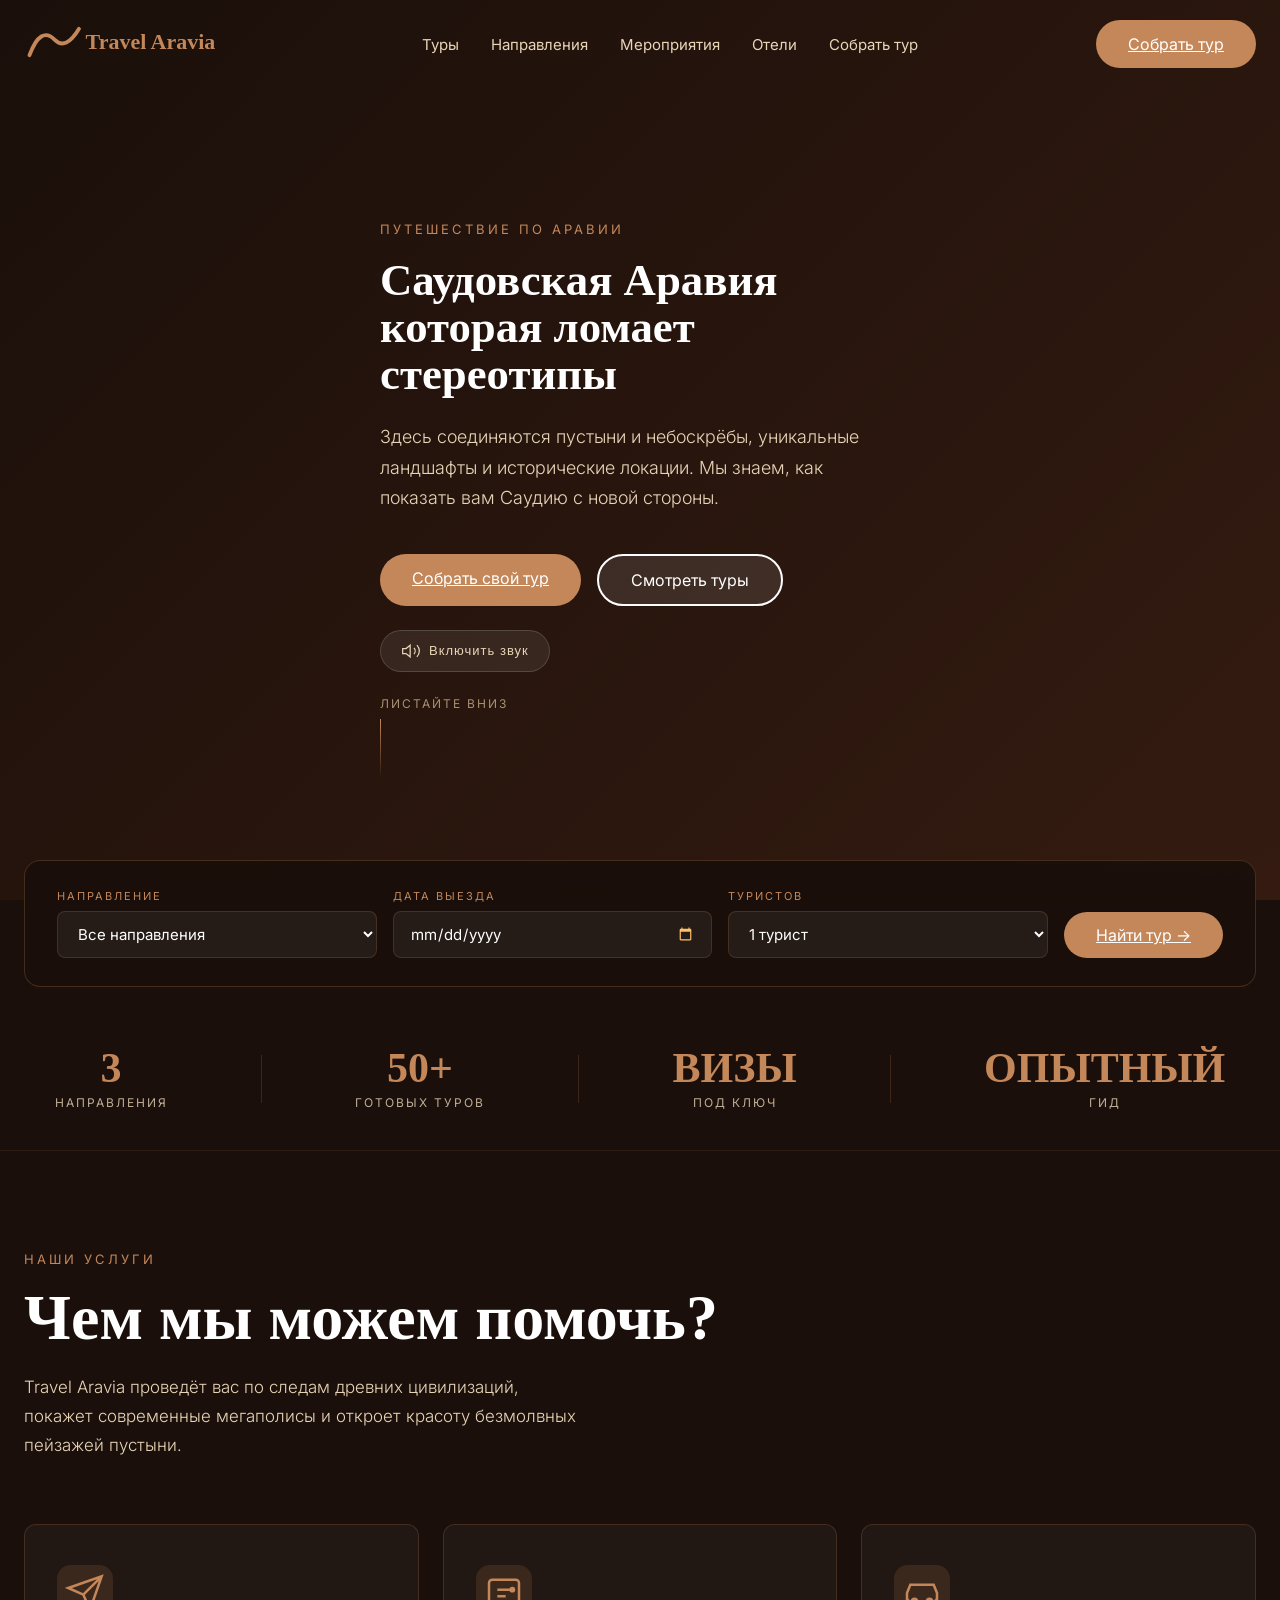
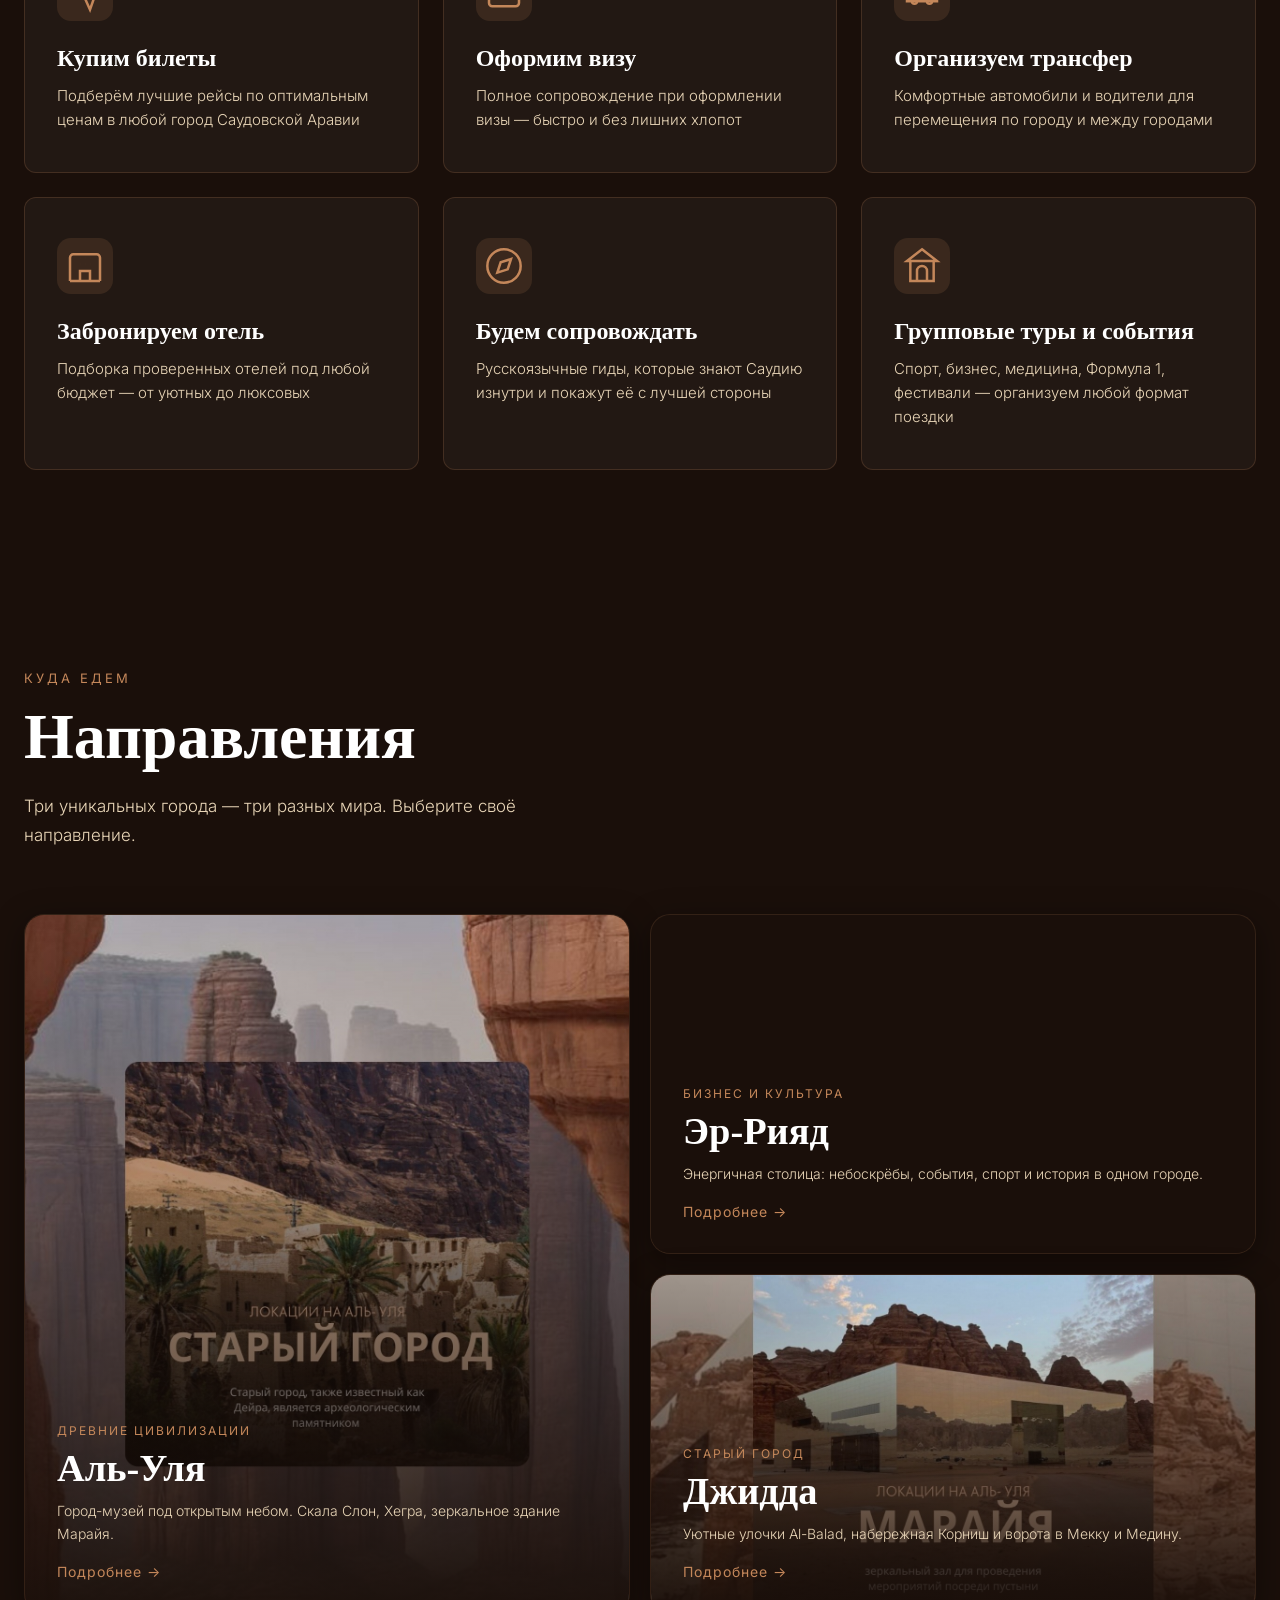
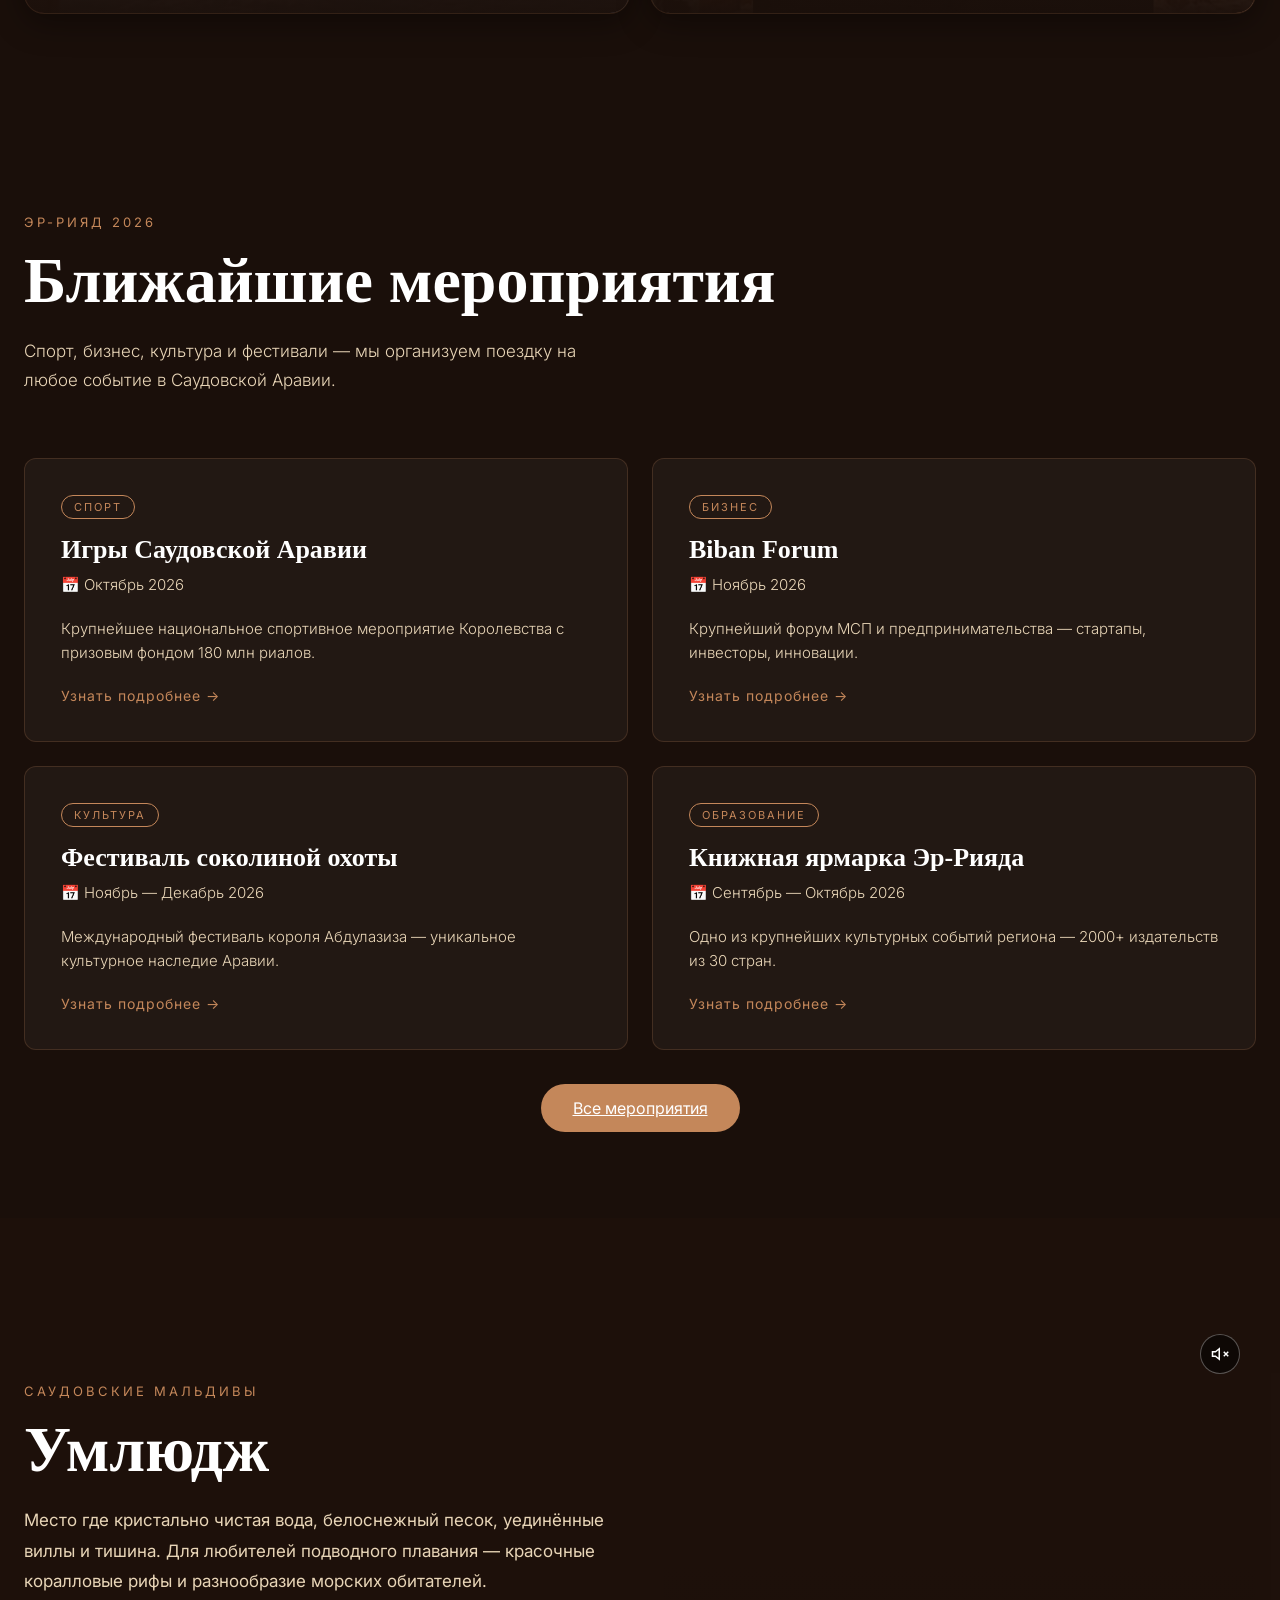
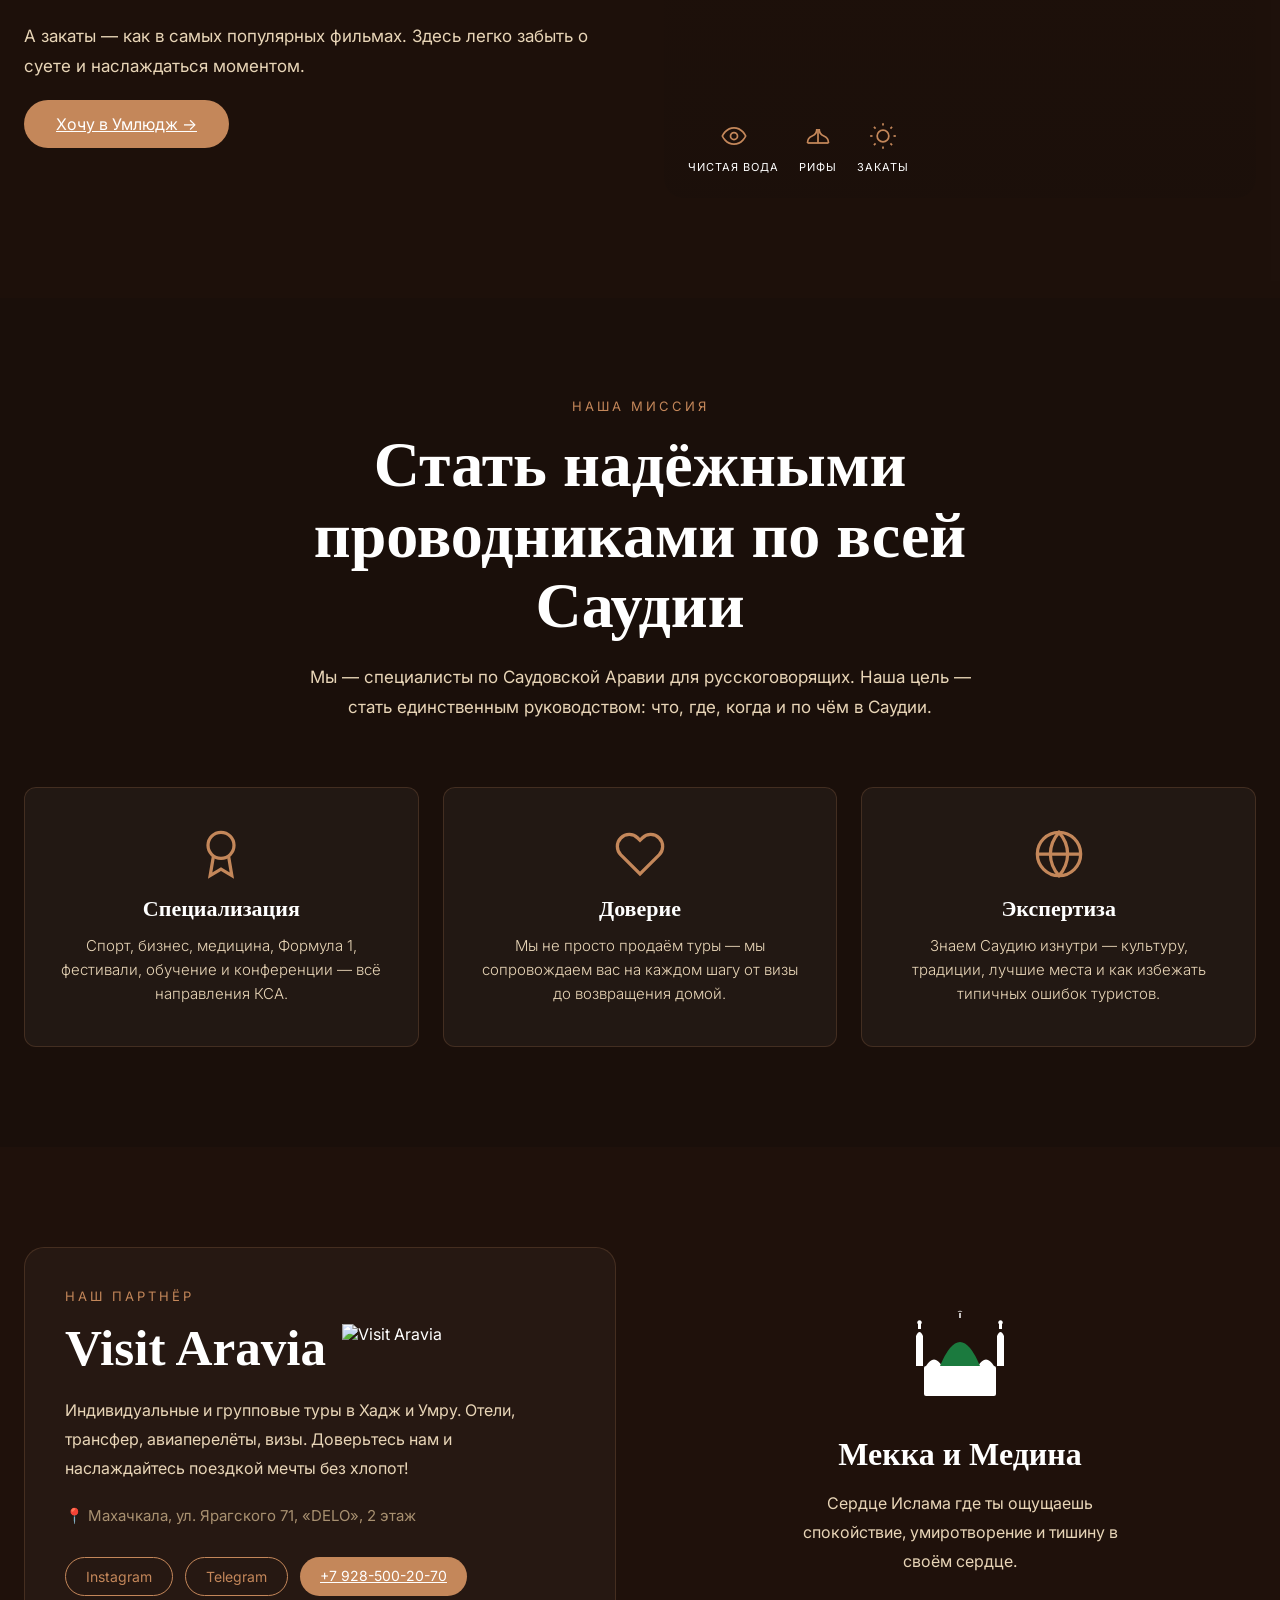
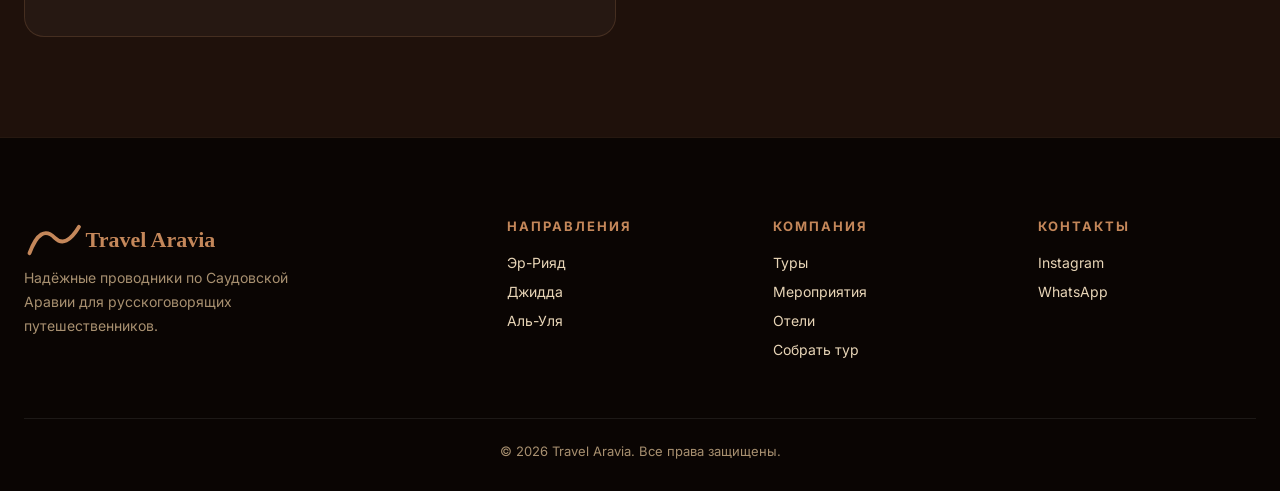
==== commit 8c87f1a6: "audit: full site review with design-review skill ui-ux-pro-max audit fixes (WCAG AA + mobile + a11y)" ====
--- a/index.html
+++ b/index.html
@@ -15,6 +15,7 @@
   <link rel="stylesheet" href="css/components.css">
 </head>
 <body>
+<a href="#main-content" class="skip-link">Перейти к содержимому</a>
 
 <header class="header" id="header">
   <div class="container header__inner">
@@ -30,13 +31,14 @@
     </nav>
     <div class="header__actions">
       <a href="tour-builder.html" class="btn-primary">Собрать тур</a>
-      <button class="header__burger" id="burger">
+      <button class="header__burger" id="burger" aria-label="Открыть меню" aria-expanded="false" aria-controls="mobileMenu">
         <span></span><span></span><span></span>
       </button>
     </div>
   </div>
 </header>
 
+<main id="main-content">
 <section class="hero" id="hero">
   <div class="hero__video-wrapper">
     <video class="hero__video" autoplay muted loop playsinline id="heroVideo" style="object-fit:cover;width:100%;height:100%;transform:scale(1.8);">
@@ -418,7 +420,7 @@
   </div>
 </footer>
 
-<div class="mobile-menu" id="mobileMenu">
+<div class="mobile-menu" id="mobileMenu" role="dialog" aria-label="Навигационное меню" aria-modal="true">
   <nav class="mobile-menu__nav">
     <a href="tours.html">Туры</a>
     <a href="destinations/riyadh.html">Направления</a>
--- a/css/main.css
+++ b/css/main.css
@@ -8,7 +8,7 @@
   --color-sand: #E8D5B7;
   --color-dark: #1A0F0A;
   --color-white: #FFFFFF;
-  --color-gray: #8B7355;
+  --color-gray: #A89070;
   --font-heading: 'Cormorant Garant', serif;
   --font-body: 'Inter', sans-serif;
   --transition: 0.3s ease;
@@ -71,4 +71,26 @@
   background: transparent;
   cursor: pointer;
   transition: var(--transition);
+  font-family: var(--font-body);
+  font-size: 16px;
+  text-decoration: none;
+  display: inline-block;
 }
+
+/* ── Focus visible (keyboard nav) ── */
+:focus-visible {
+  outline: 2px solid var(--color-accent);
+  outline-offset: 3px;
+  border-radius: 4px;
+}
+
+.btn-primary:focus-visible,
+.btn-outline:focus-visible {
+  outline: 2px solid var(--color-accent);
+  outline-offset: 4px;
+}
+
+/* ── Touch optimisation ── */
+button, a, [role="button"] {
+  touch-action: manipulation;
+}
--- a/css/animations.css
+++ b/css/animations.css
@@ -72,3 +72,40 @@
   50% { transform: translateY(8px); }
 }
 .hero__scroll-line { animation: scrollBounce 2s ease infinite; }
+
+/* ── Reduced motion (accessibility) ── */
+@media (prefers-reduced-motion: reduce) {
+  *,
+  *::before,
+  *::after {
+    animation-duration: 0.01ms !important;
+    animation-iteration-count: 1 !important;
+    transition-duration: 0.01ms !important;
+    scroll-behavior: auto !important;
+  }
+
+  .reveal {
+    opacity: 1;
+    transform: none;
+  }
+}
+
+/* ── Skip link (keyboard accessibility) ── */
+.skip-link {
+  position: absolute;
+  top: -100px;
+  left: 16px;
+  background: var(--color-accent);
+  color: var(--color-dark);
+  padding: 12px 24px;
+  border-radius: 0 0 8px 8px;
+  font-weight: 600;
+  font-size: 15px;
+  z-index: 9999;
+  transition: top 0.2s;
+  text-decoration: none;
+}
+
+.skip-link:focus {
+  top: 0;
+}
--- a/css/components.css
+++ b/css/components.css
@@ -71,7 +71,11 @@
   background: none;
   border: none;
   cursor: pointer;
-  padding: 4px;
+  padding: 10px;
+  min-width: 44px;
+  min-height: 44px;
+  align-items: center;
+  justify-content: center;
 }
 
 .header__burger span {
@@ -89,6 +93,7 @@
   left: 0;
   width: 100%;
   height: 100vh;
+  height: 100dvh;
   background: var(--color-dark);
   z-index: 999;
   display: flex;
@@ -136,6 +141,7 @@
 .hero {
   position: relative;
   height: 100vh;
+  height: 100dvh;
   display: flex;
   align-items: center;
   overflow: hidden;
@@ -271,6 +277,7 @@
   outline: none;
   transition: border-color 0.3s;
   cursor: pointer;
+  min-height: 44px;
 }
 
 .hero-search__field select:focus,
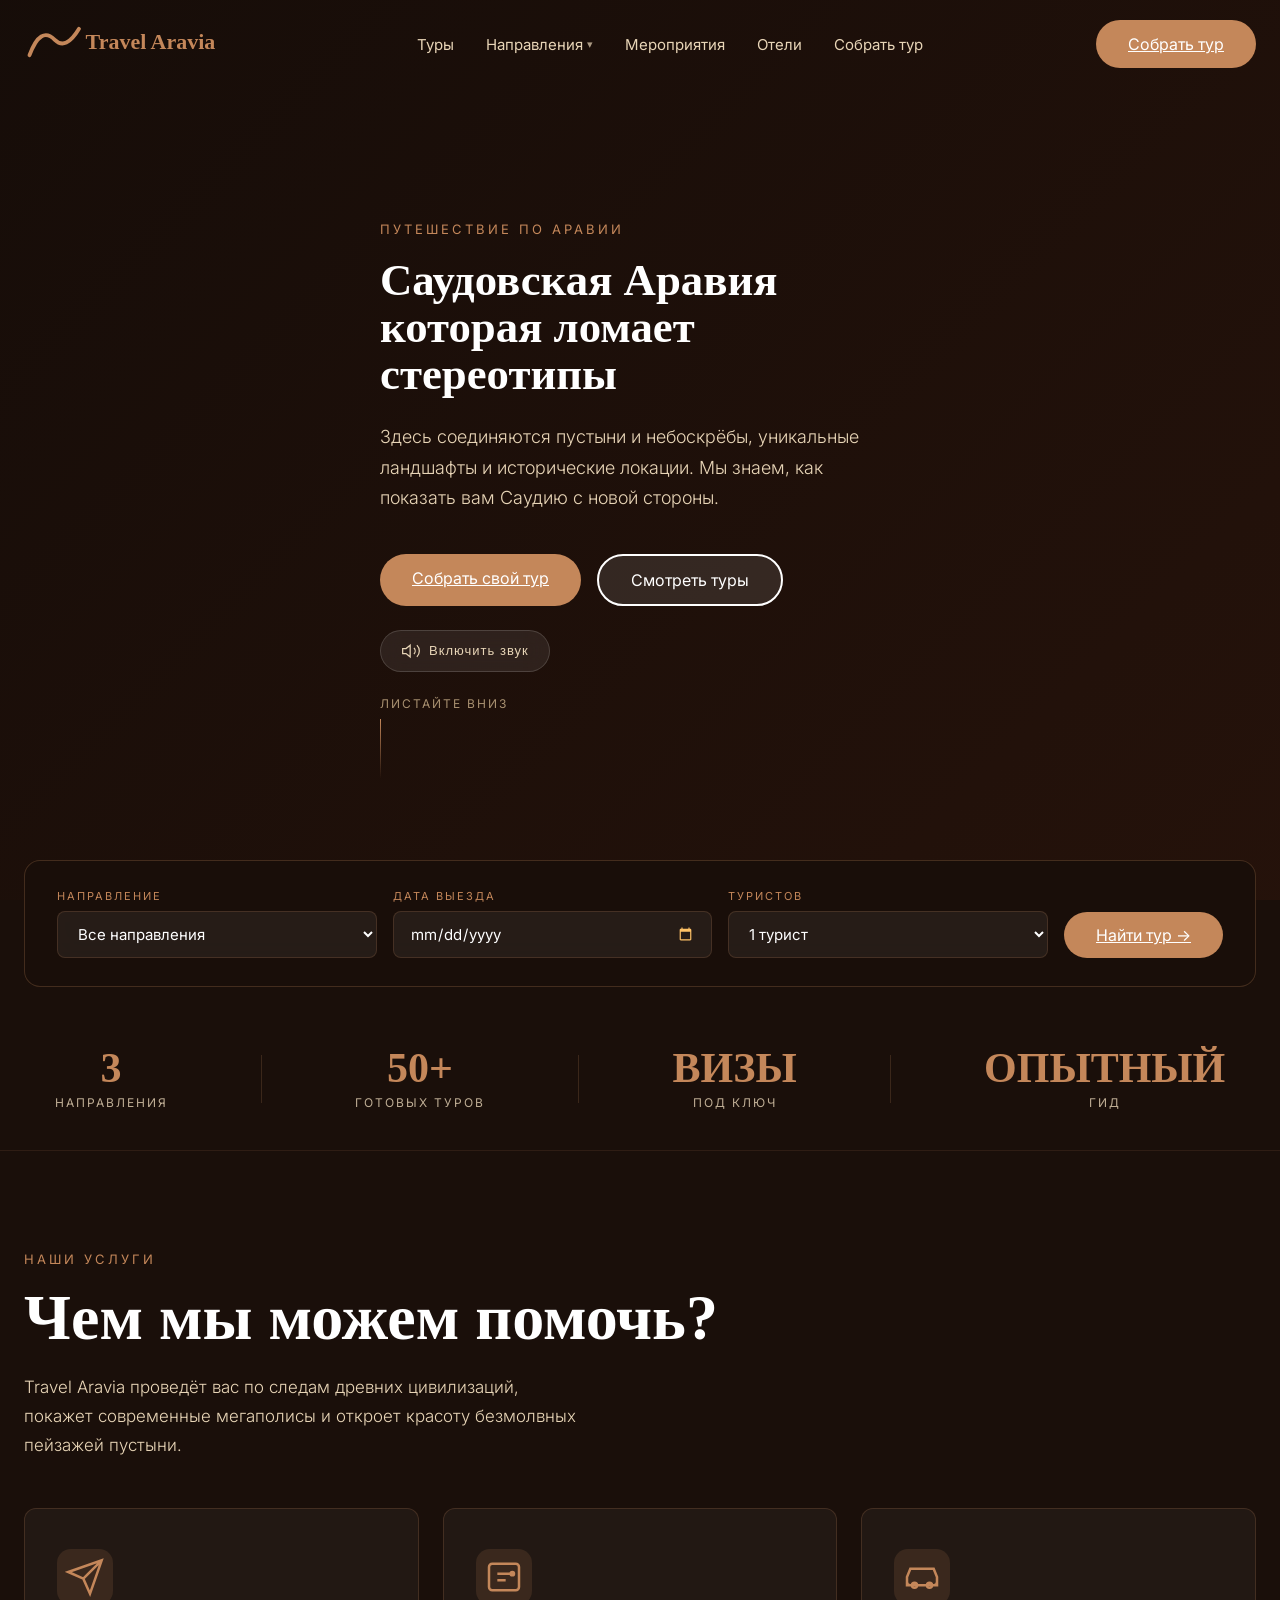
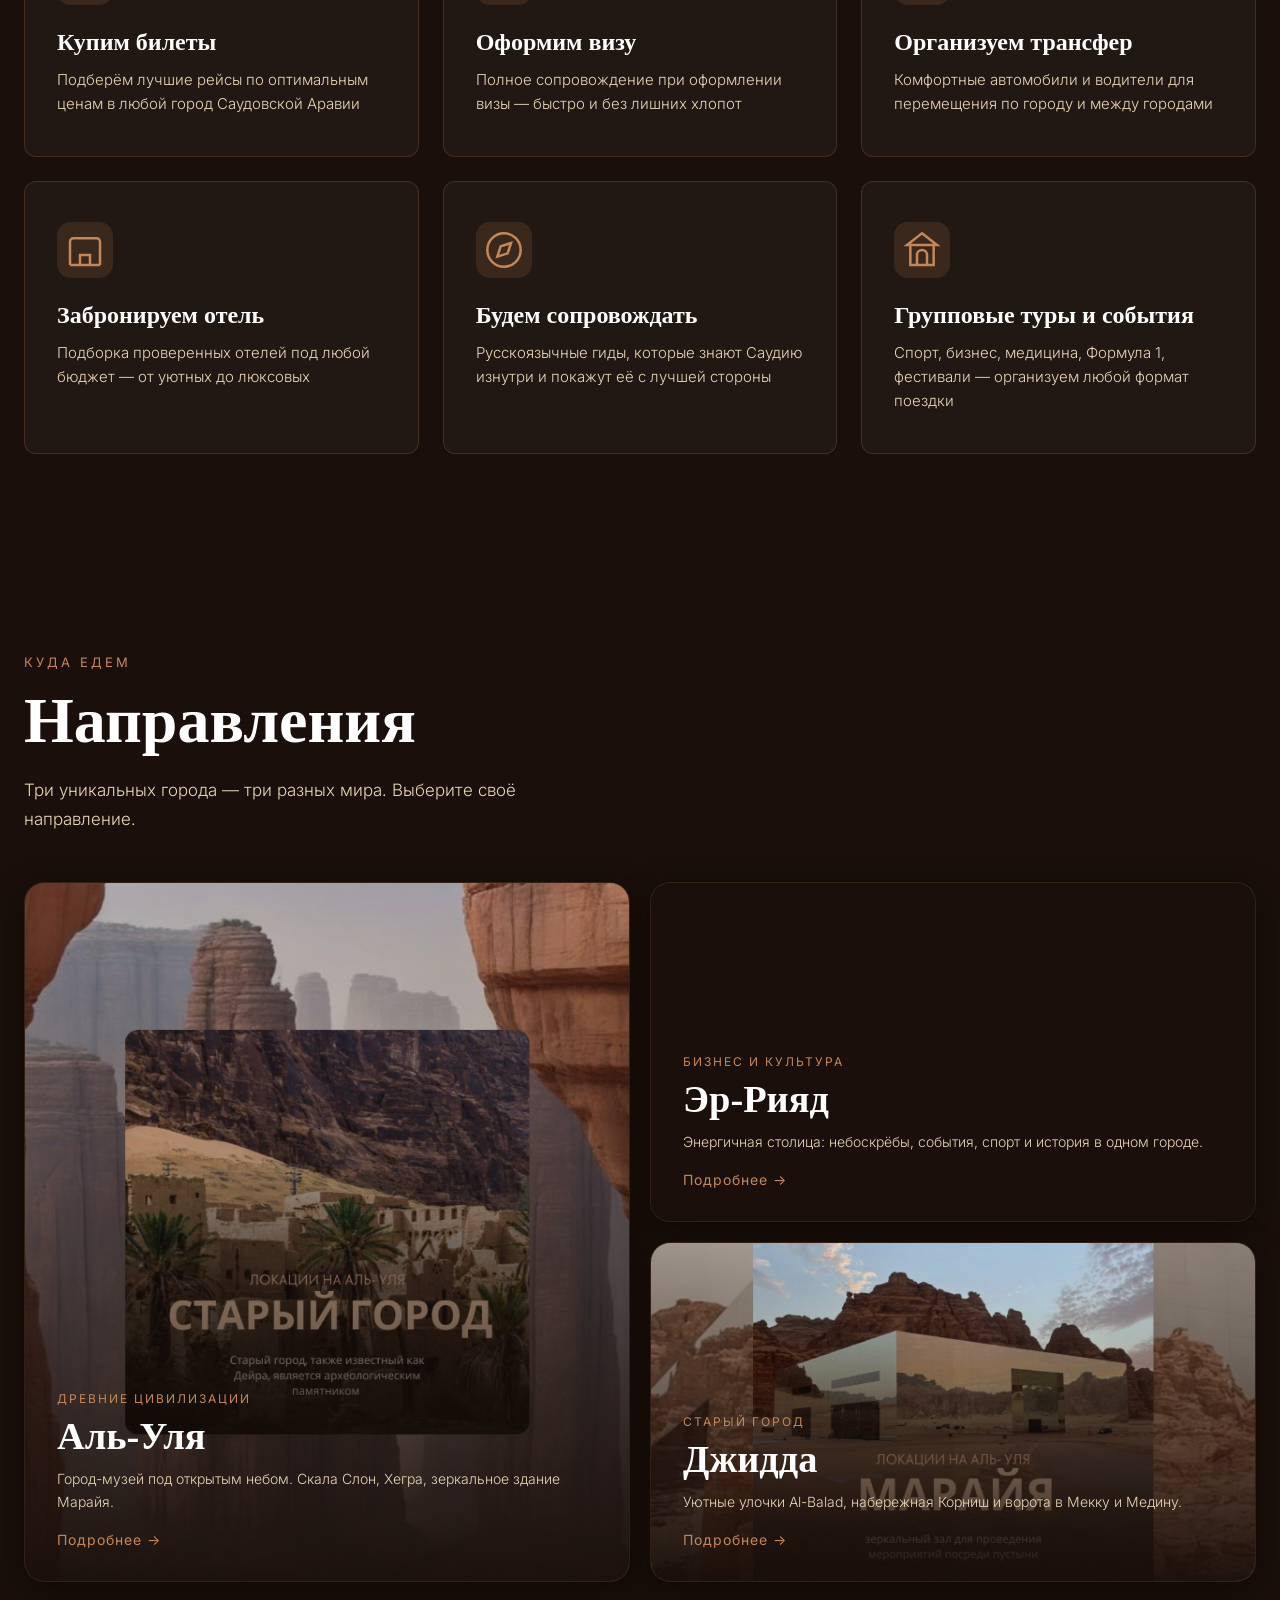
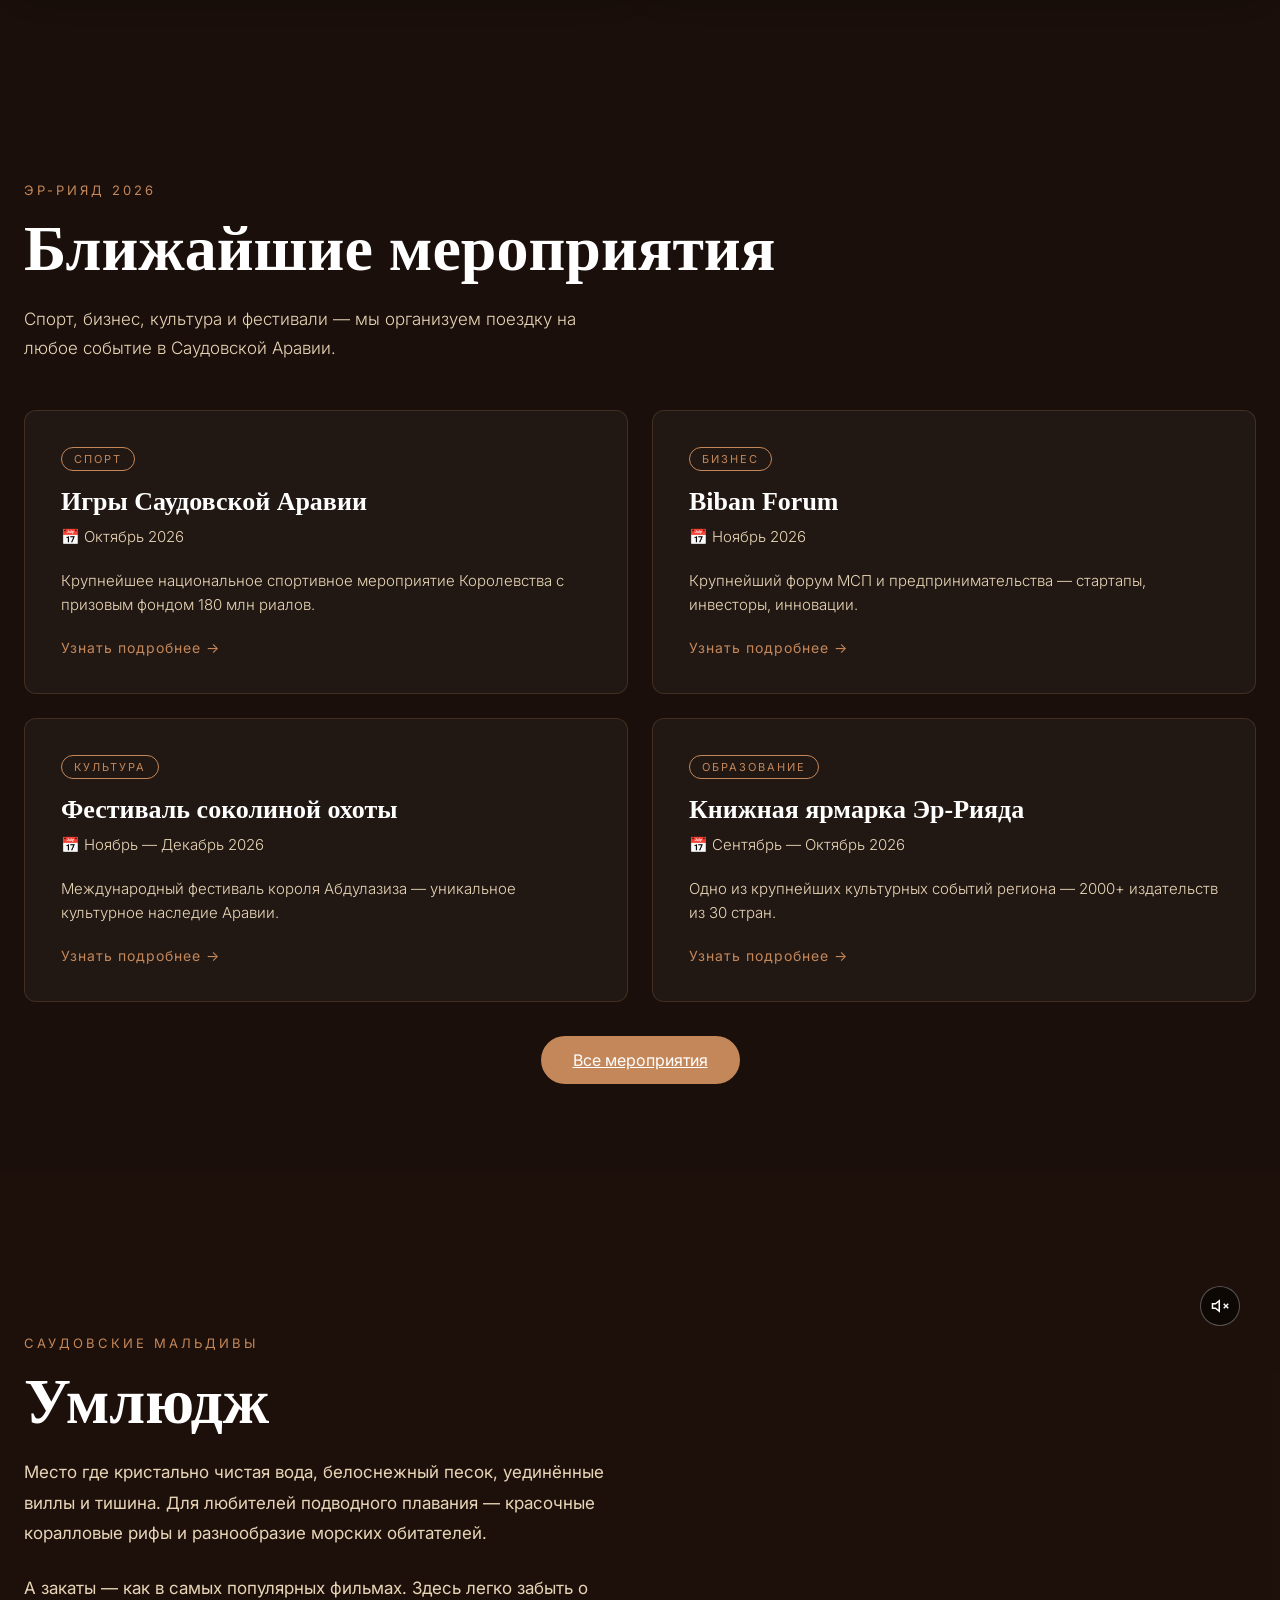
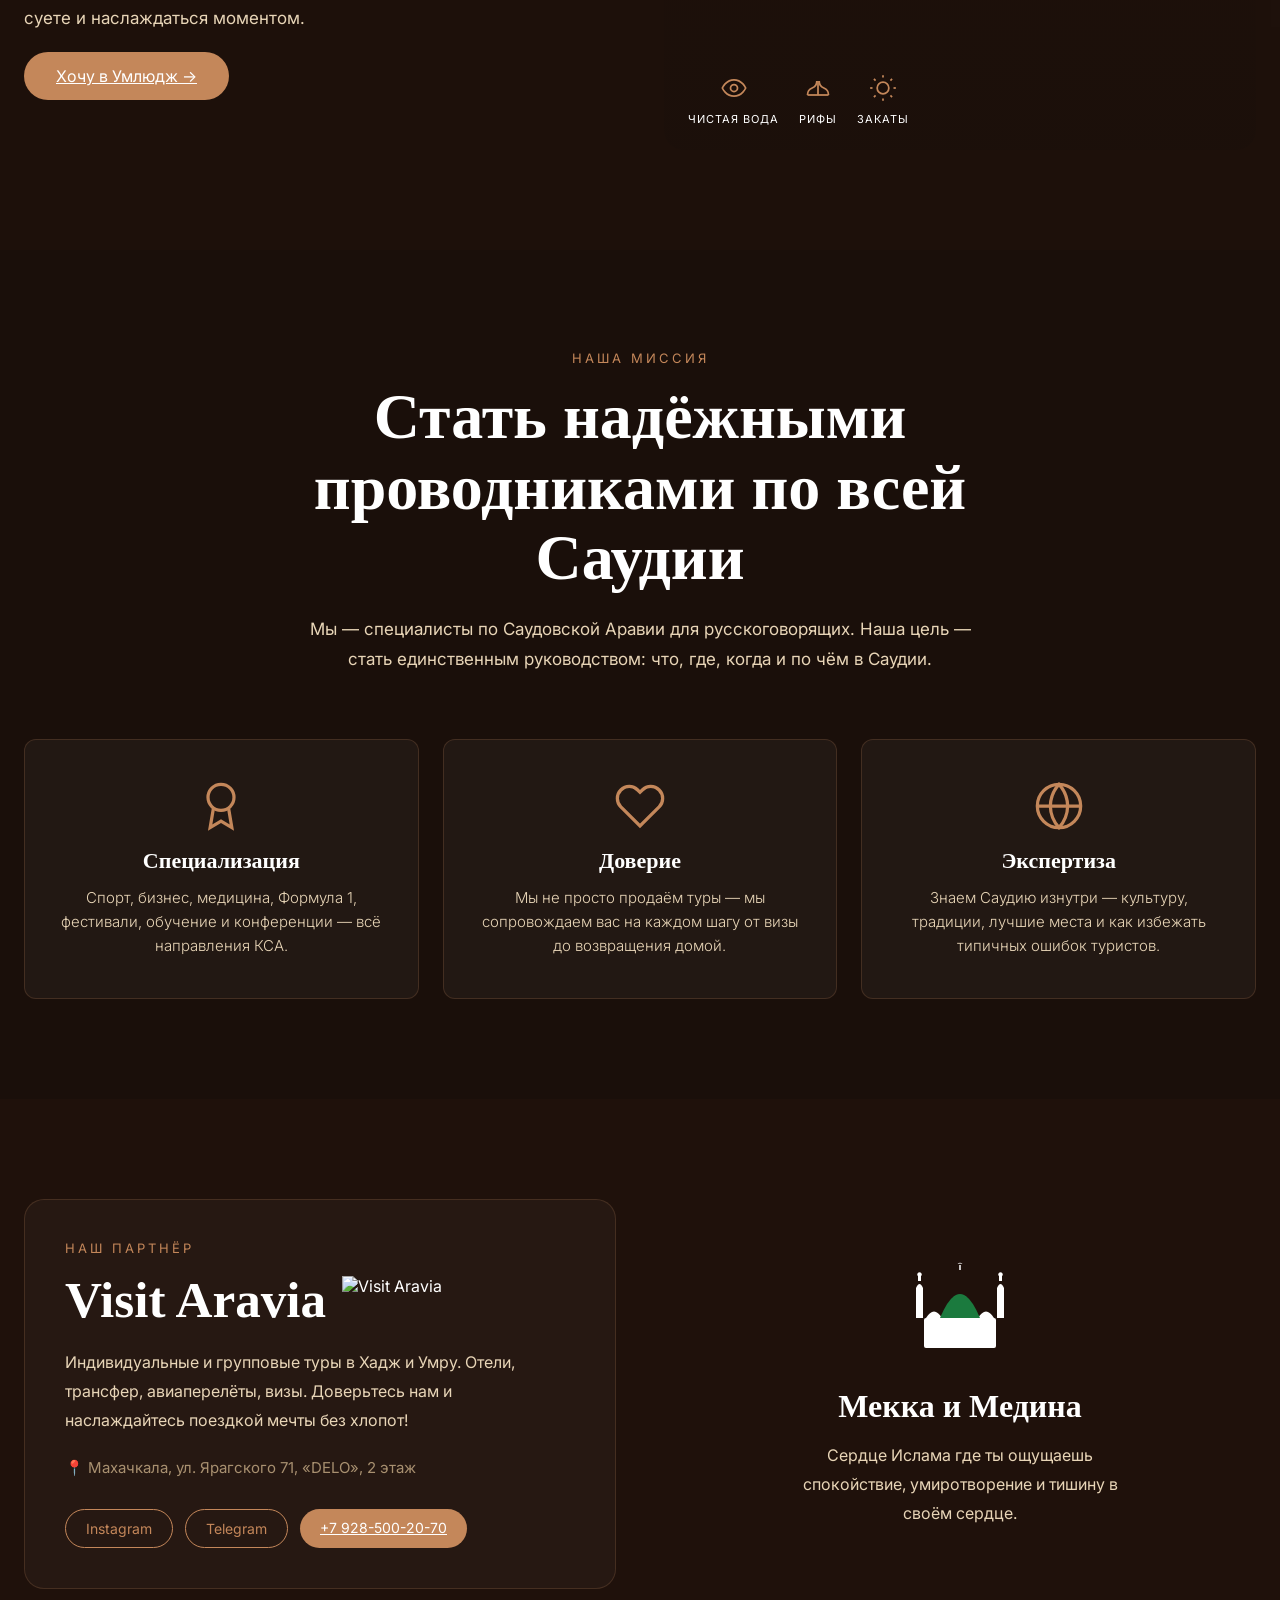
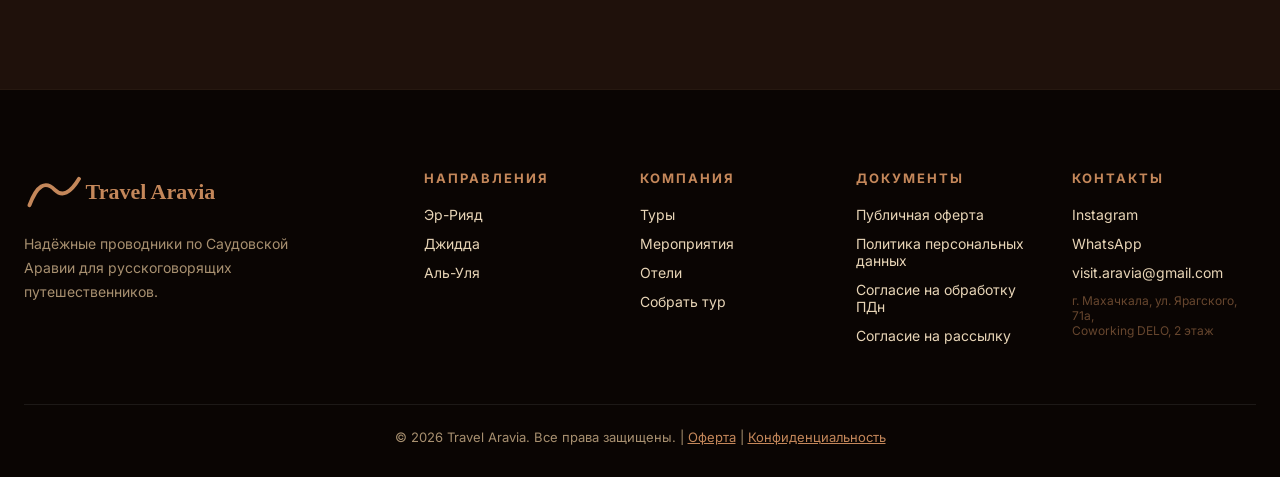
==== commit 137eddef: "final: mobile audit complete - burger, responsive, security, favicon - TASK 1: Burger menu verified " ====
--- a/index.html
+++ b/index.html
@@ -1,7 +1,11 @@
 <!DOCTYPE html>
 <html lang="ru">
 <head>
+  <script>document.documentElement.classList.add('js')</script>
+  <link rel="icon" href="favicon.svg" type="image/svg+xml">
   <meta charset="UTF-8">
+  <meta http-equiv="X-Content-Type-Options" content="nosniff">
+  <meta http-equiv="X-Frame-Options" content="SAMEORIGIN">
   <meta name="description" content="Travel Aravia — путешествия по Саудовской Аравии для русскоговорящих. Туры в Эр-Рияд, Джидду, Аль-Улю. Визы, билеты, отели, гид под ключ.">
   <meta name="keywords" content="туры в Саудовскую Аравию, Travel Aravia, Эр-Рияд, Джидда, Аль-Уля, визы КСА">
   <meta property="og:title" content="Travel Aravia — Путешествие по Аравии">
@@ -24,7 +28,14 @@
     </a>
     <nav class="header__nav">
       <a href="tours.html">Туры</a>
-      <a href="destinations/riyadh.html">Направления</a>
+      <div class="nav-dropdown">
+        <button class="nav-dropdown__trigger">Направления</button>
+        <div class="nav-dropdown__menu">
+          <a href="destinations/riyadh.html">Эр-Рияд</a>
+          <a href="destinations/jeddah.html">Джидда</a>
+          <a href="destinations/al-ula.html">Аль-Уля</a>
+        </div>
+      </div>
       <a href="events.html">Мероприятия</a>
       <a href="hotels.html">Отели</a>
       <a href="tour-builder.html">Собрать тур</a>
@@ -41,7 +52,7 @@
 <main id="main-content">
 <section class="hero" id="hero">
   <div class="hero__video-wrapper">
-    <video class="hero__video" autoplay muted loop playsinline id="heroVideo" style="object-fit:cover;width:100%;height:100%;transform:scale(1.8);">
+    <video class="hero__video" autoplay muted loop playsinline id="heroVideo">
       <source src="assets/videos/hero-trailer.mp4" type="video/mp4">
       <source src="assets/videos/about.mp4" type="video/mp4">
     </video>
@@ -80,7 +91,7 @@
       </div>
       <div class="hero-search__field">
         <label>Дата выезда</label>
-        <input type="date" min="2026-01-01">
+        <input type="date" id="heroDateFrom" min="2026-01-01">
       </div>
       <div class="hero-search__field">
         <label>Туристов</label>
@@ -92,7 +103,7 @@
           <option>5+ туристов</option>
         </select>
       </div>
-      <a href="tour-builder.html" class="btn-primary hero-search__btn">Найти тур →</a>
+      <a href="tour-builder.html" class="btn-primary hero-search__btn" onclick="var d=document.getElementById('heroDateFrom');if(d&&d.value)localStorage.setItem('ta_date_from',d.value);">Найти тур →</a>
     </div>
   </div>
 </div>
@@ -408,14 +419,23 @@
         <a href="hotels.html">Отели</a>
         <a href="tour-builder.html">Собрать тур</a>
       </div>
+      <div class="footer__links">
+        <h4>Документы</h4>
+        <a href="legal.html#offer">Публичная оферта</a>
+        <a href="legal.html#privacy">Политика персональных данных</a>
+        <a href="legal.html#consent-pd">Согласие на обработку ПДн</a>
+        <a href="legal.html#consent-info">Согласие на рассылку</a>
+      </div>
       <div class="footer__contacts reveal reveal--right">
         <h4>Контакты</h4>
         <a href="https://www.instagram.com/travelaravia/" target="_blank" rel="noopener noreferrer">Instagram</a>
-        <a href="https://wa.me/79513894443" target="_blank" rel="noopener noreferrer">WhatsApp</a>
+        <a href="https://wa.me/79285002070" target="_blank" rel="noopener noreferrer">WhatsApp</a>
+        <a href="mailto:visit.aravia@gmail.com">visit.aravia@gmail.com</a>
+        <p style="font-size:12px;color:rgba(196,135,90,0.5);margin-top:8px;">г. Махачкала, ул. Ярагского, 71а,<br>Coworking DELO, 2 этаж</p>
       </div>
     </div>
     <div class="footer__bottom">
-      <p>© 2026 Travel Aravia. Все права защищены.</p>
+      <p>© 2026 Travel Aravia. Все права защищены. | <a href="legal.html#offer" style="color:#C4875A;">Оферта</a> | <a href="legal.html#privacy" style="color:#C4875A;">Конфиденциальность</a></p>
     </div>
   </div>
 </footer>
@@ -423,7 +443,12 @@
 <div class="mobile-menu" id="mobileMenu" role="dialog" aria-label="Навигационное меню" aria-modal="true">
   <nav class="mobile-menu__nav">
     <a href="tours.html">Туры</a>
-    <a href="destinations/riyadh.html">Направления</a>
+    <div class="mobile-menu__group">
+      <span class="mobile-menu__label">Направления</span>
+      <a href="destinations/riyadh.html" class="mobile-menu__sub">Эр-Рияд</a>
+      <a href="destinations/jeddah.html" class="mobile-menu__sub">Джидда</a>
+      <a href="destinations/al-ula.html" class="mobile-menu__sub">Аль-Уля</a>
+    </div>
     <a href="events.html">Мероприятия</a>
     <a href="hotels.html">Отели</a>
     <a href="tour-builder.html">Собрать тур</a>
--- a/css/components.css
+++ b/css/components.css
@@ -56,6 +56,76 @@
 
 .header__nav a:hover {
   color: var(--color-accent);
+}
+
+/* ── Nav Dropdown ── */
+.nav-dropdown {
+  position: relative;
+}
+
+.nav-dropdown__trigger {
+  background: none;
+  border: none;
+  color: var(--color-sand);
+  font-size: 15px;
+  font-family: inherit;
+  cursor: pointer;
+  padding: 0;
+  display: flex;
+  align-items: center;
+  gap: 4px;
+  transition: color 0.3s;
+  white-space: nowrap;
+}
+
+.nav-dropdown__trigger::after {
+  content: '▾';
+  font-size: 11px;
+  opacity: 0.7;
+}
+
+.nav-dropdown__trigger:hover {
+  color: var(--color-accent);
+}
+
+.nav-dropdown__menu {
+  position: absolute;
+  top: calc(100% + 14px);
+  left: 50%;
+  transform: translateX(-50%) translateY(-6px);
+  background: rgba(20,10,5,0.97);
+  border: 1px solid rgba(196,135,90,0.2);
+  border-radius: 12px;
+  padding: 8px;
+  min-width: 160px;
+  opacity: 0;
+  pointer-events: none;
+  transition: opacity 0.2s ease, transform 0.2s ease;
+  z-index: 300;
+  backdrop-filter: blur(12px);
+}
+
+.nav-dropdown:hover .nav-dropdown__menu,
+.nav-dropdown:focus-within .nav-dropdown__menu {
+  opacity: 1;
+  pointer-events: all;
+  transform: translateX(-50%) translateY(0);
+}
+
+.nav-dropdown__menu a {
+  display: block;
+  padding: 10px 16px;
+  color: var(--color-sand);
+  text-decoration: none;
+  font-size: 14px;
+  border-radius: 8px;
+  transition: background 0.2s, color 0.2s;
+  white-space: nowrap;
+}
+
+.nav-dropdown__menu a:hover {
+  color: var(--color-white);
+  background: rgba(196,135,90,0.12);
 }
 
 .header__actions {
@@ -126,6 +196,25 @@
   color: var(--color-accent);
 }
 
+.mobile-menu__group {
+  display: flex;
+  flex-direction: column;
+  gap: 12px;
+  align-items: center;
+}
+
+.mobile-menu__label {
+  font-size: 12px;
+  letter-spacing: 3px;
+  text-transform: uppercase;
+  color: rgba(196,135,90,0.6);
+}
+
+.mobile-menu__nav .mobile-menu__sub {
+  font-size: 26px;
+  color: var(--color-sand);
+}
+
 /* ── Responsive ── */
 @media (max-width: 768px) {
   .header__nav {
@@ -159,6 +248,18 @@
   width: 100%;
   height: 100%;
   object-fit: cover;
+}
+
+/* Only rotate the portrait hero-trailer on the home page */
+.hero .hero__video {
+  inset: unset;
+  top: 50%;
+  left: 50%;
+  width: 100vh;
+  height: 100vw;
+  transform: translate(-50%, -50%) rotate(90deg) scaleX(-1);
+  object-fit: cover;
+  background: #000;
 }
 
 .hero__overlay {
@@ -368,11 +469,11 @@
 
 @media (max-width: 768px) {
   .trust-bar__inner {
-    flex-wrap: wrap;
-    gap: 24px;
+    display: grid;
+    grid-template-columns: 1fr 1fr;
+    gap: 24px 16px;
   }
   .trust-bar__divider { display: none; }
-  .trust-bar__item { flex: 1; min-width: 120px; }
 }
 
 .hero__scroll {
@@ -465,8 +566,8 @@
 
 .footer__top {
   display: grid;
-  grid-template-columns: 2fr 1fr 1fr 1fr;
-  gap: 48px;
+  grid-template-columns: 2fr 1fr 1fr 1fr 1fr;
+  gap: 32px;
   margin-bottom: 48px;
 }
 
@@ -480,6 +581,7 @@
   color: var(--color-gray);
   line-height: 1.7;
   max-width: 280px;
+  margin-top: 14px;
 }
 
 .footer__links h4,
@@ -635,7 +737,7 @@
 
 /* ── Services ── */
 .services__header {
-  margin-bottom: 64px;
+  margin-bottom: 48px;
 }
 
 .services__grid {
@@ -726,6 +828,16 @@
   .footer__top {
     grid-template-columns: 1fr;
     gap: 32px;
+  }
+
+  .footer__links a,
+  .footer__contacts a {
+    font-size: 14px;
+  }
+
+  .footer__links h4,
+  .footer__contacts h4 {
+    font-size: 12px;
   }
 
   .destinations__grid {
@@ -872,4 +984,19 @@
   .builder__steps { grid-template-columns: 1fr; }
   section > .container > div { grid-template-columns: 1fr !important; }
   .destination-option, .hotel-option { grid-template-columns: 1fr !important; }
-}
+
+  /* ЗАДАЧА 2: tour-builder responsive grid */
+  #builderGrid { grid-template-columns: 1fr !important; }
+  .builder__summary { position: static !important; }
+  .destination-option video, .destination-option img { height: 110px !important; }
+  #eventsGrid, #hotelsGrid, #toursGrid { grid-template-columns: 1fr !important; }
+
+  /* ЗАДАЧА 3: Mobile font sizes */
+  .hero__title { font-size: clamp(24px, 7vw, 36px) !important; }
+  .section-title { font-size: clamp(28px, 6vw, 40px) !important; }
+  h1 { font-size: clamp(28px, 7vw, 44px) !important; }
+
+  /* ЗАДАЧА 5: General mobile fixes */
+  .container { padding-left: 16px !important; padding-right: 16px !important; }
+  .hero__actions a { width: 100% !important; text-align: center !important; }
+}
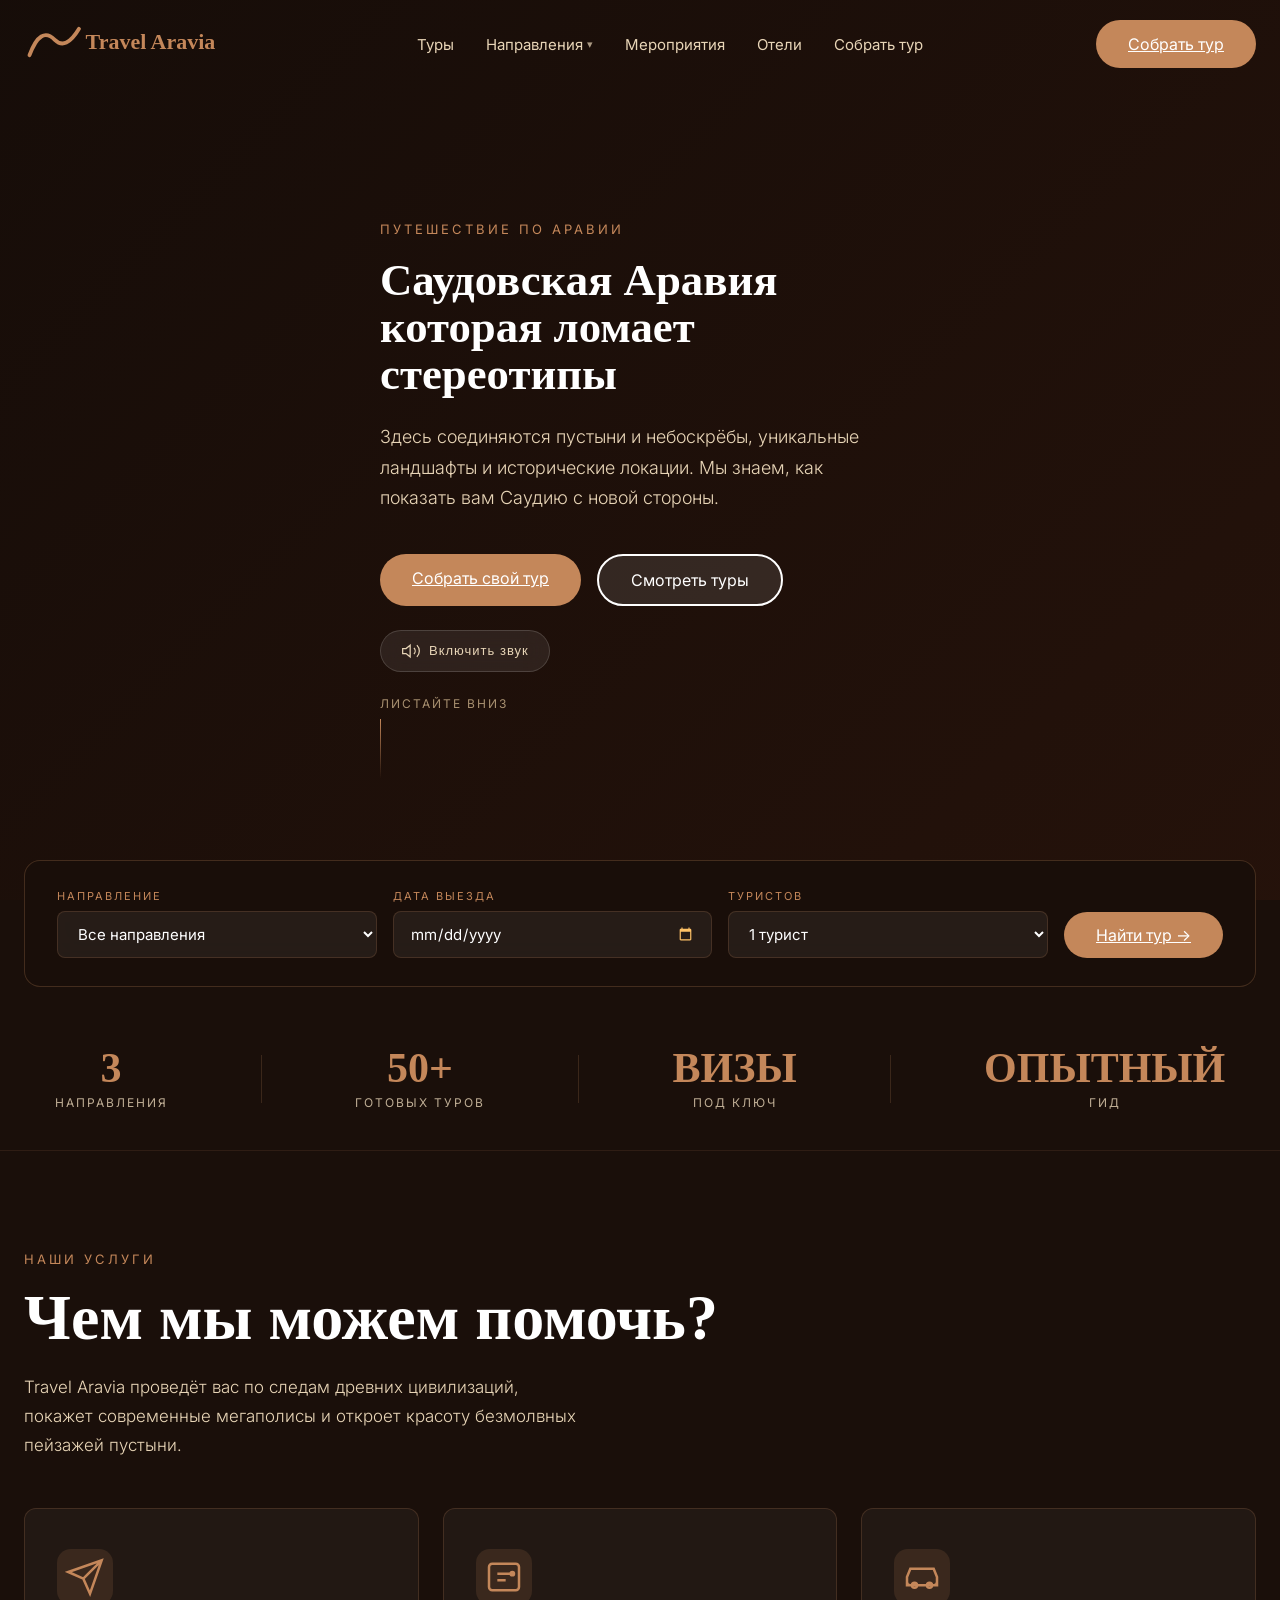
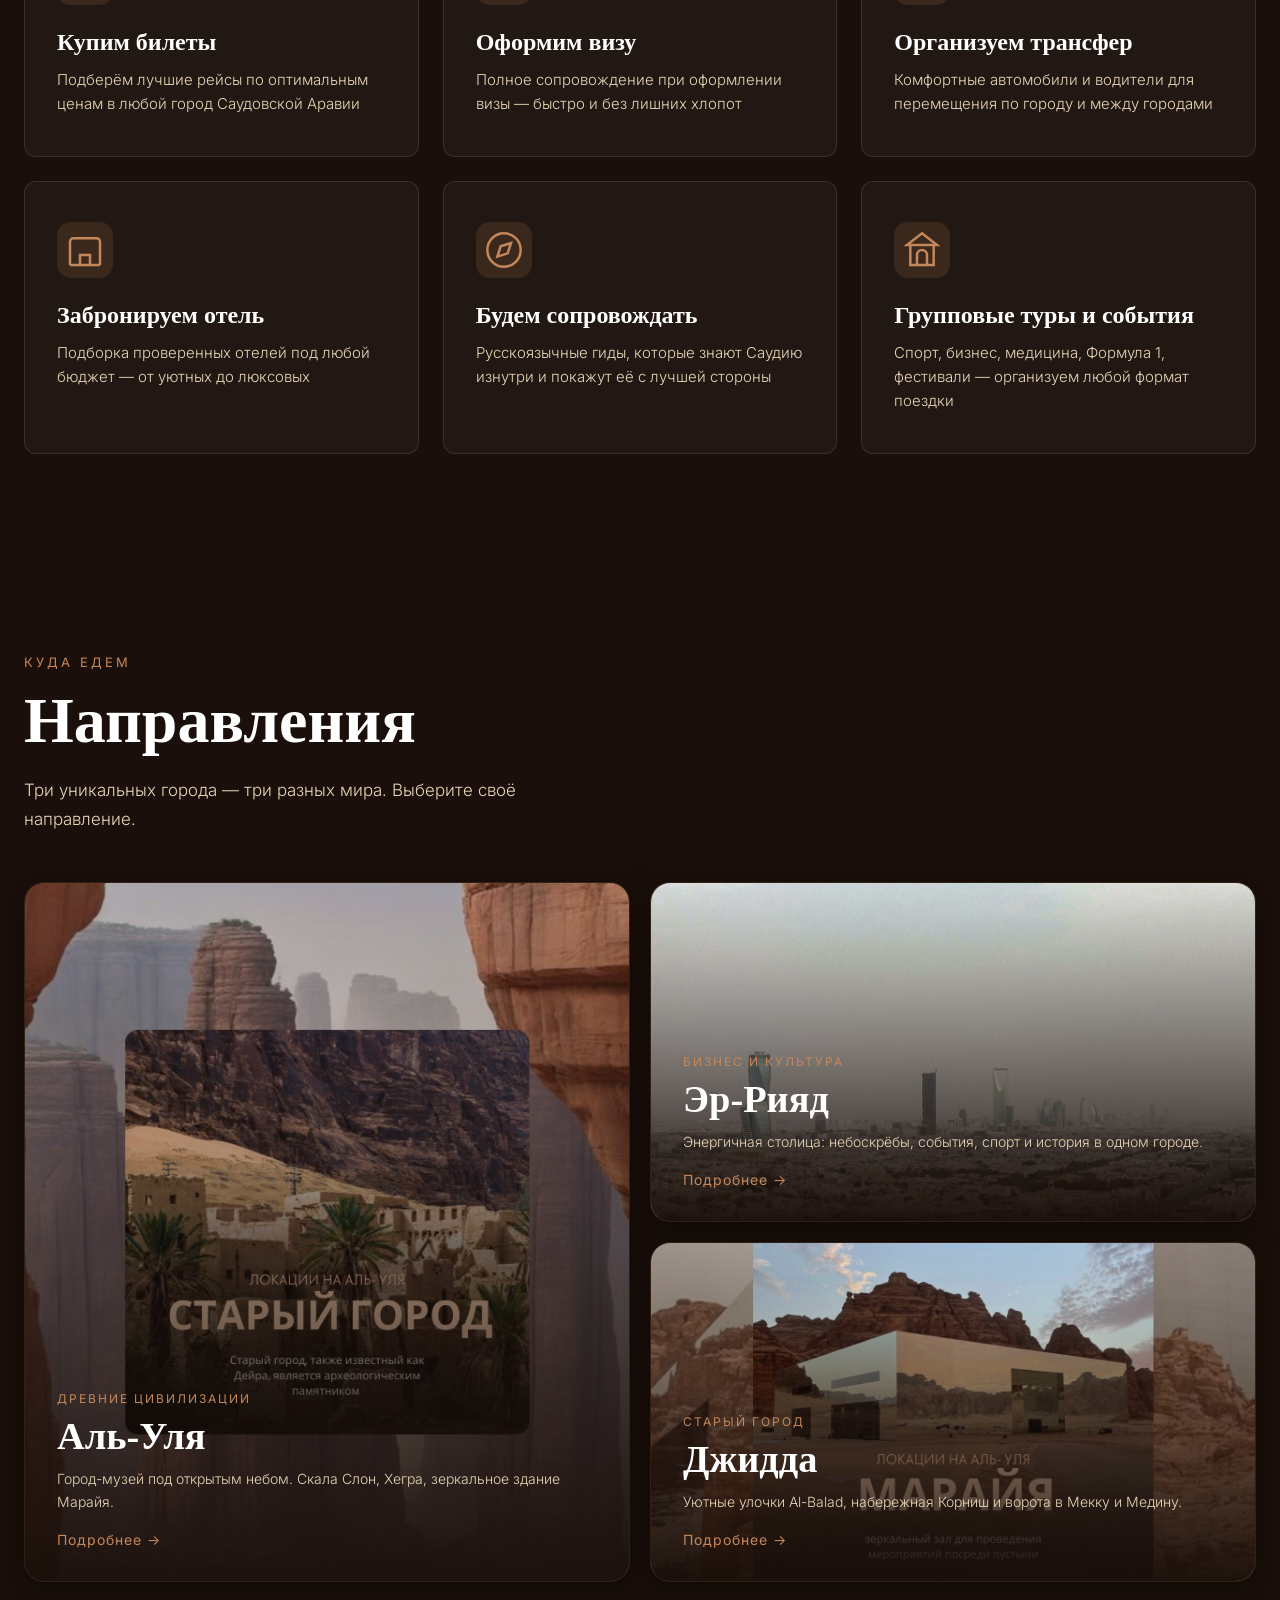
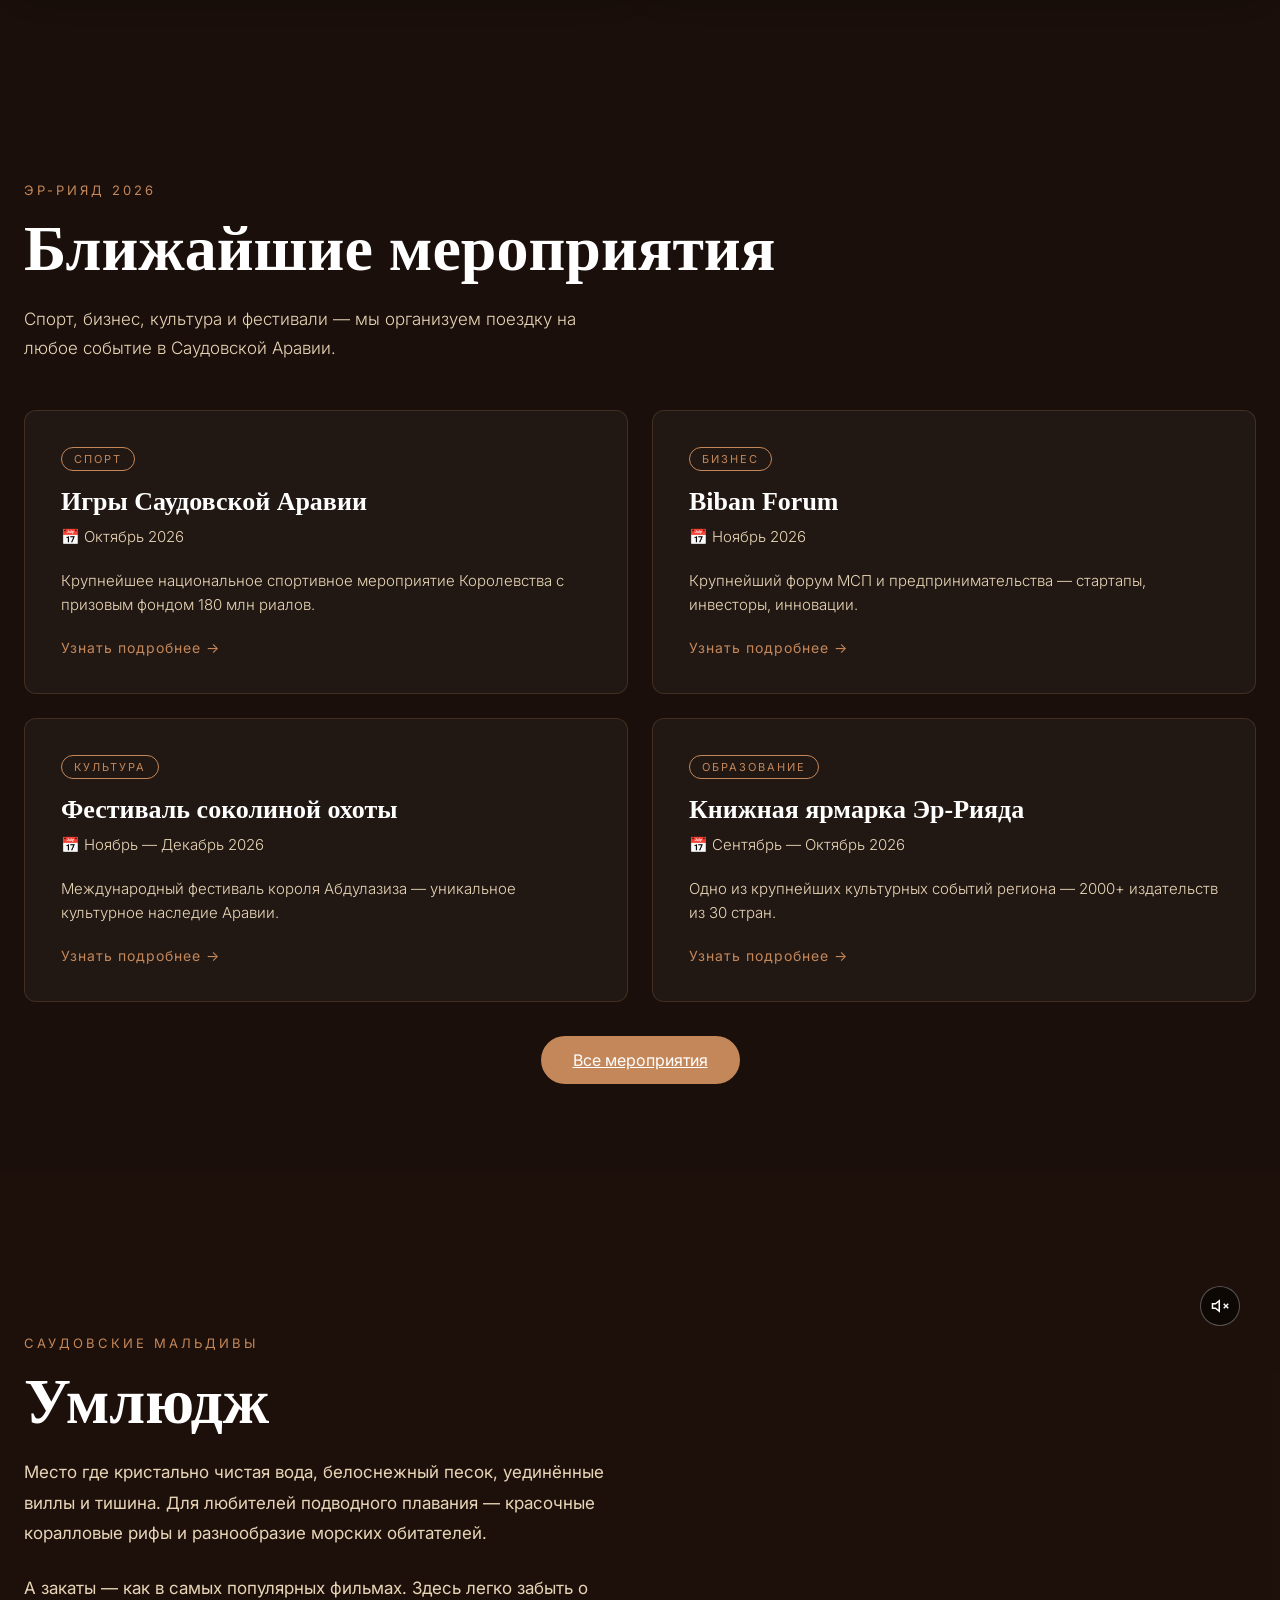
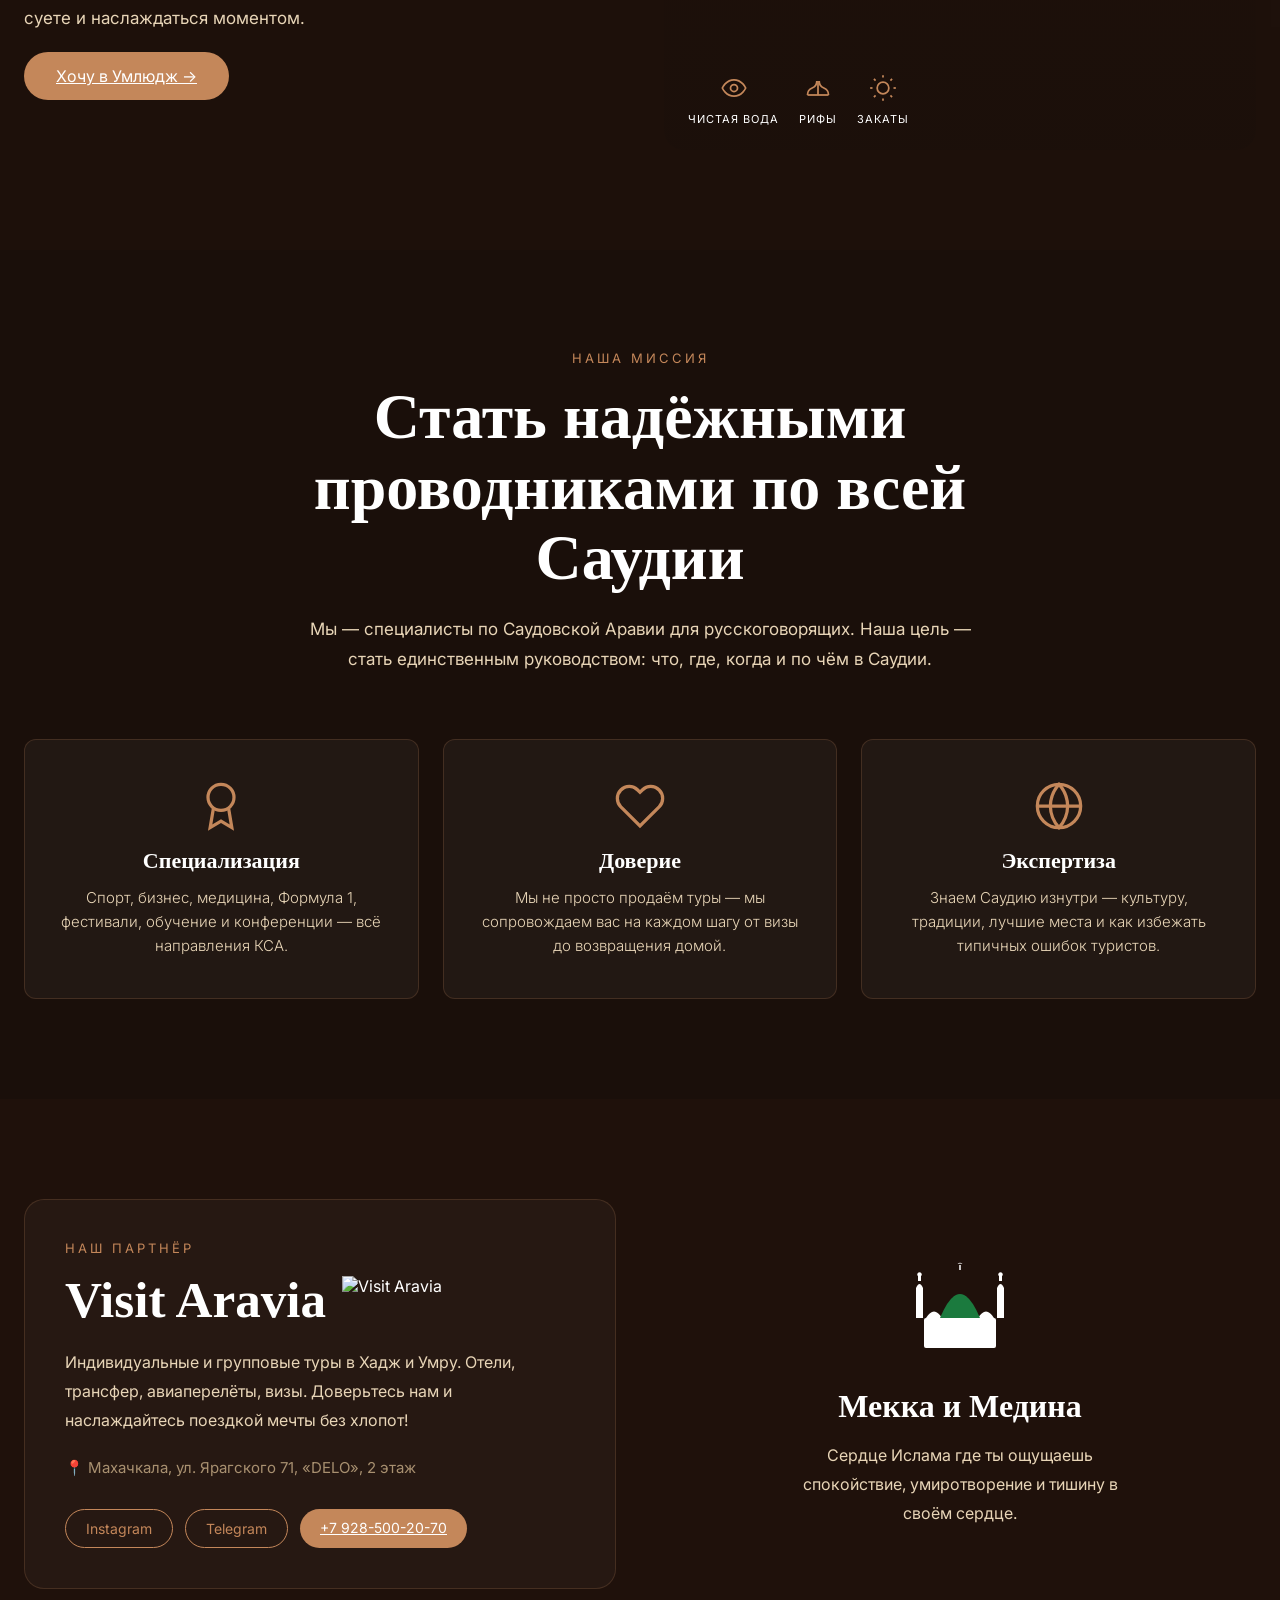
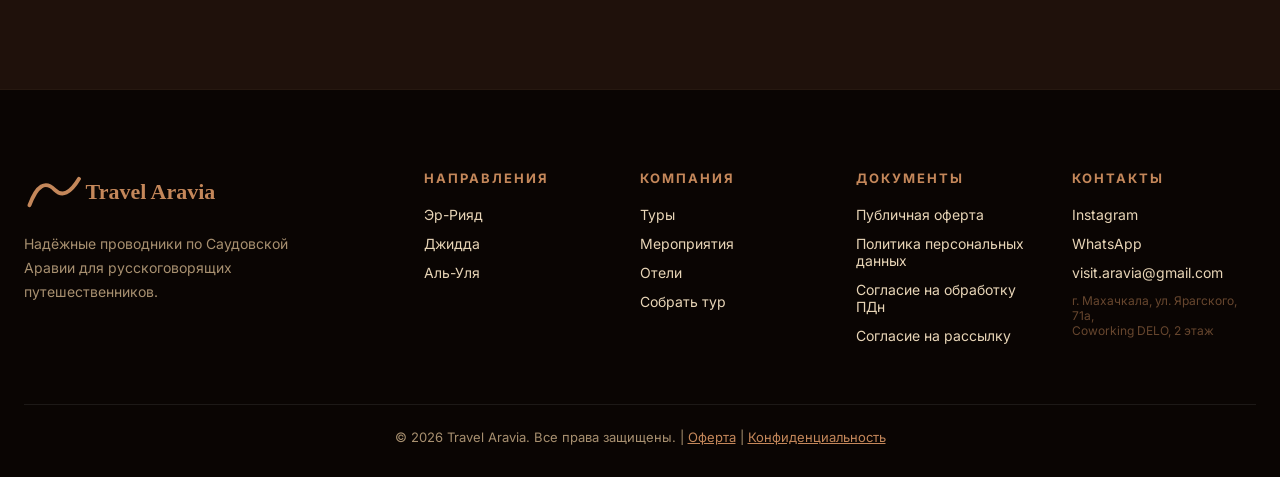
==== commit b74e6fc0: "fix: restore audio on main/umluj/riyadh-motion videos; blur jeddah watermark; add riyadh card video " ====
--- a/index.html
+++ b/index.html
@@ -197,6 +197,9 @@
         </div>
       </div>
       <div class="destinations__card reveal" style="background:#1A0F0A;">
+        <video class="destinations__video" autoplay muted loop playsinline poster="assets/images/riyadh/riyadh-skyline.jpg">
+          <source src="assets/videos/riyadh/riyadh-hero.mp4" type="video/mp4">
+        </video>
         <div class="destinations__overlay"></div>
         <div class="destinations__content">
           <p class="destinations__tag">Бизнес и культура</p>
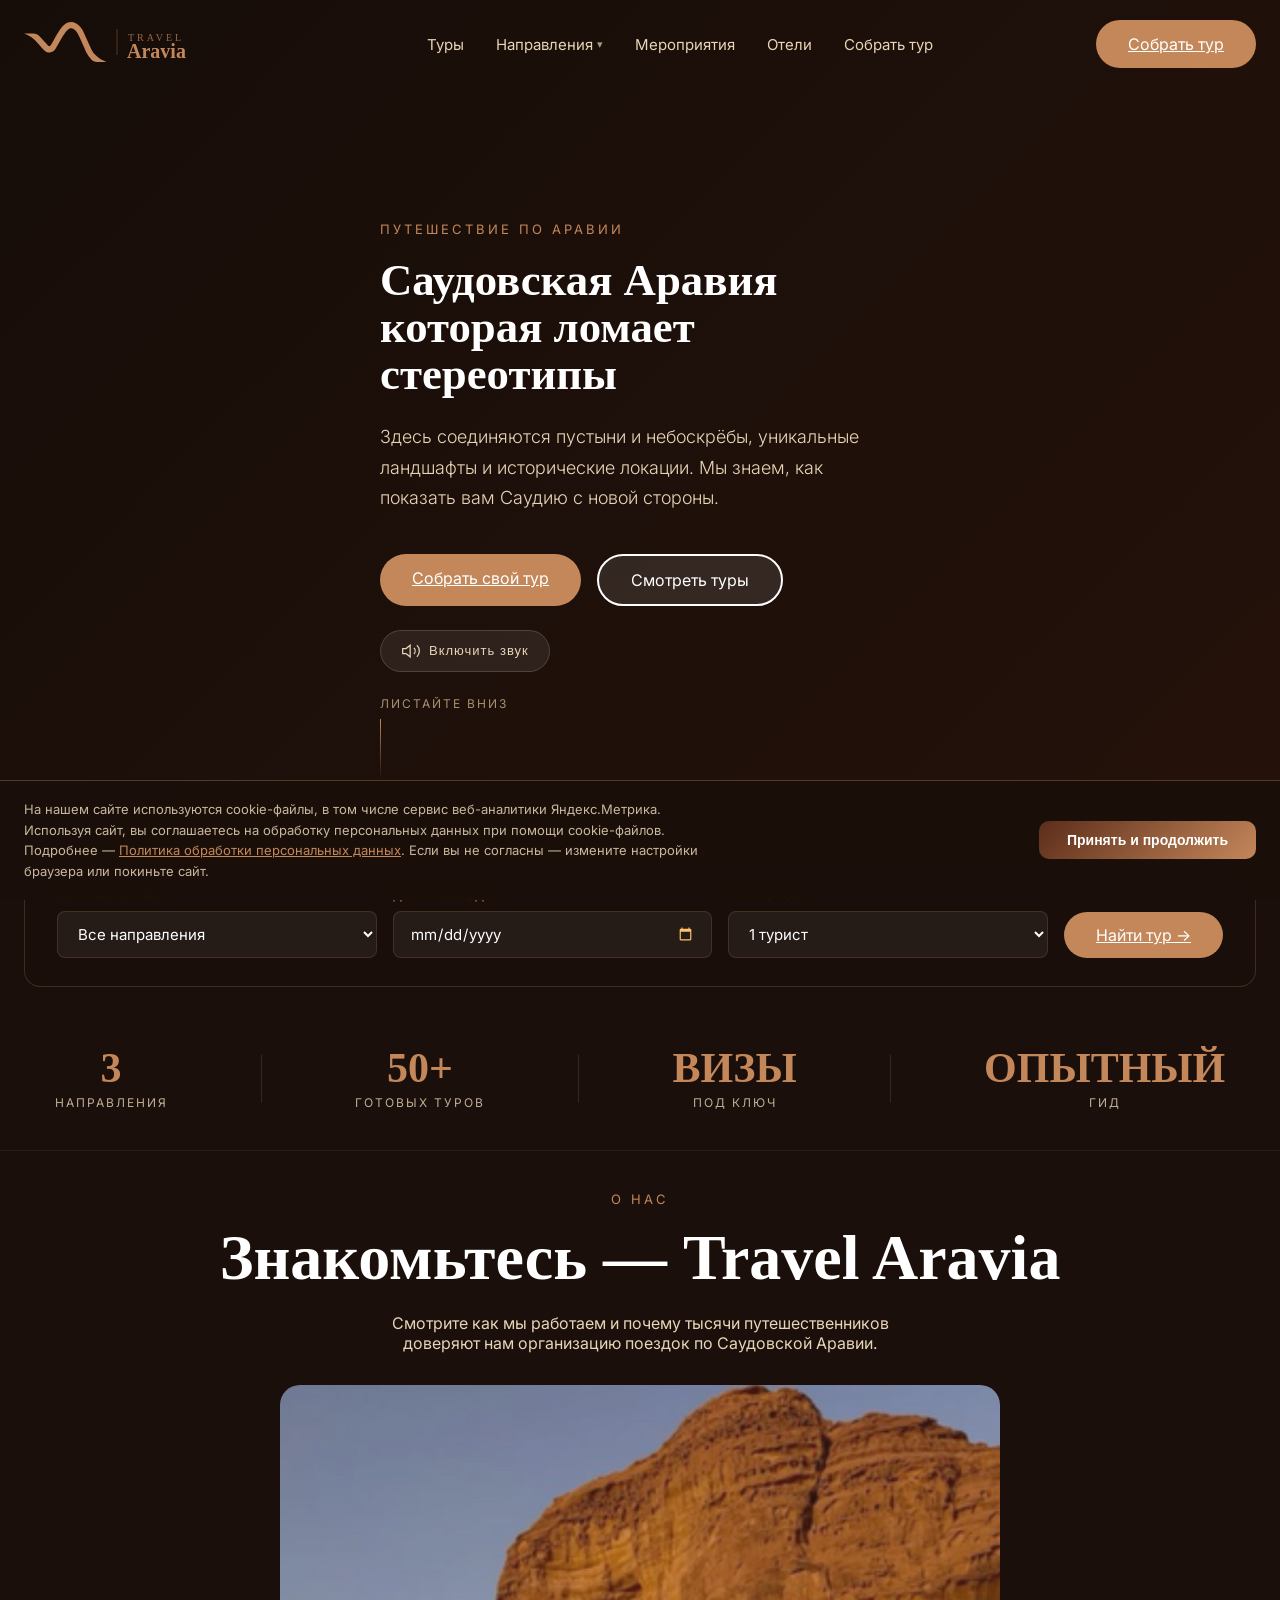
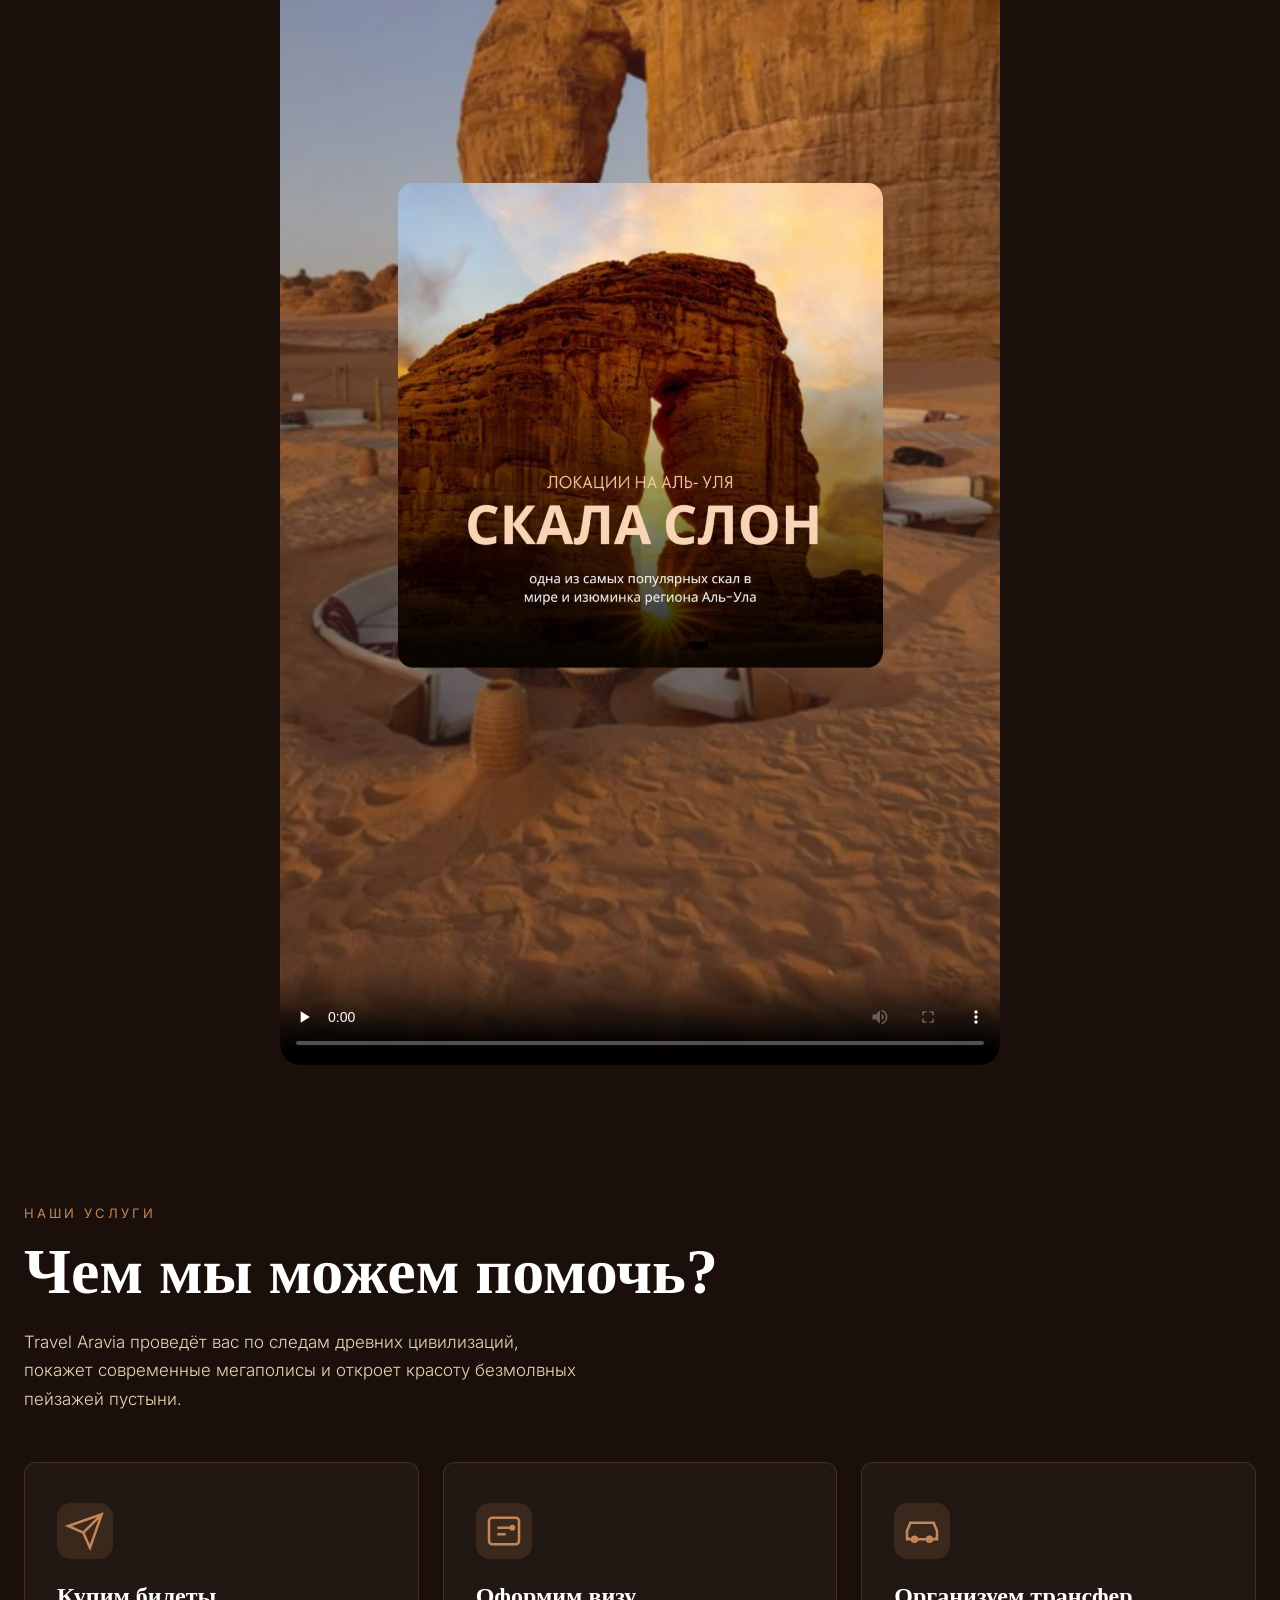
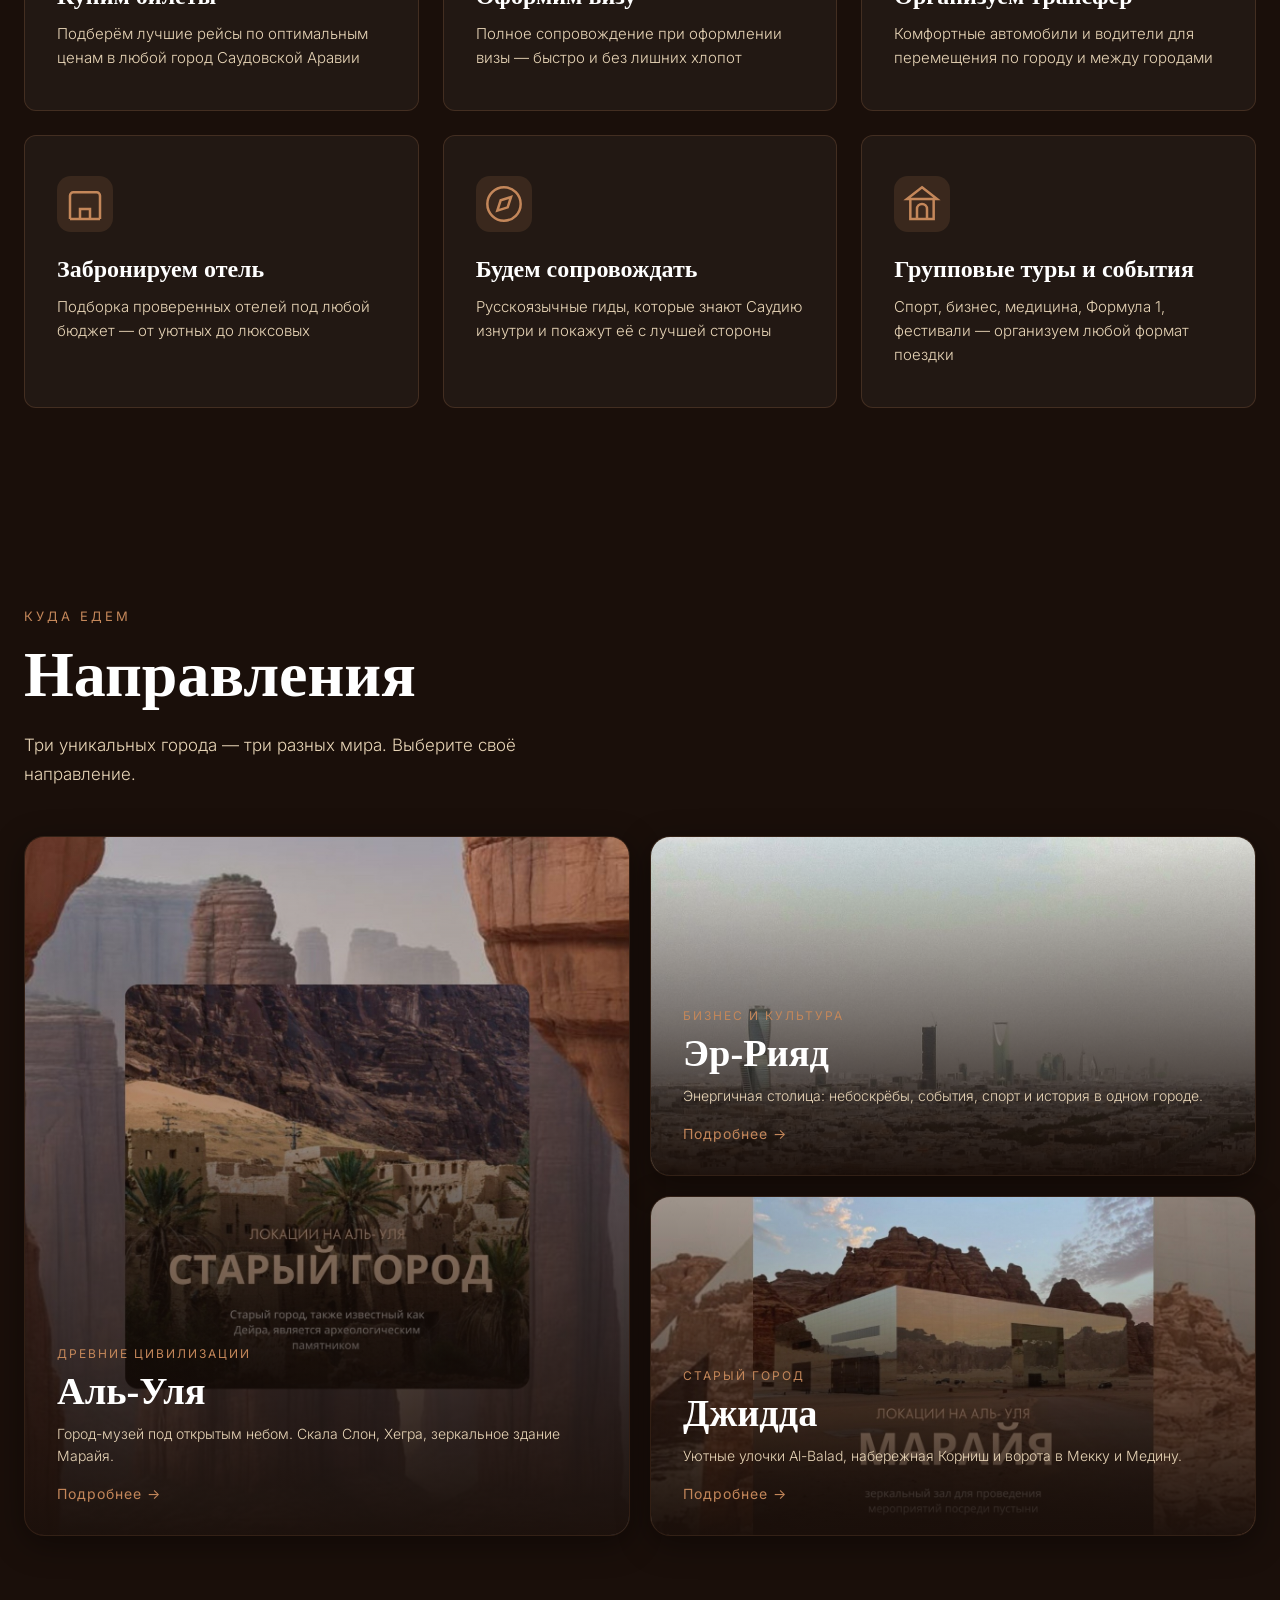
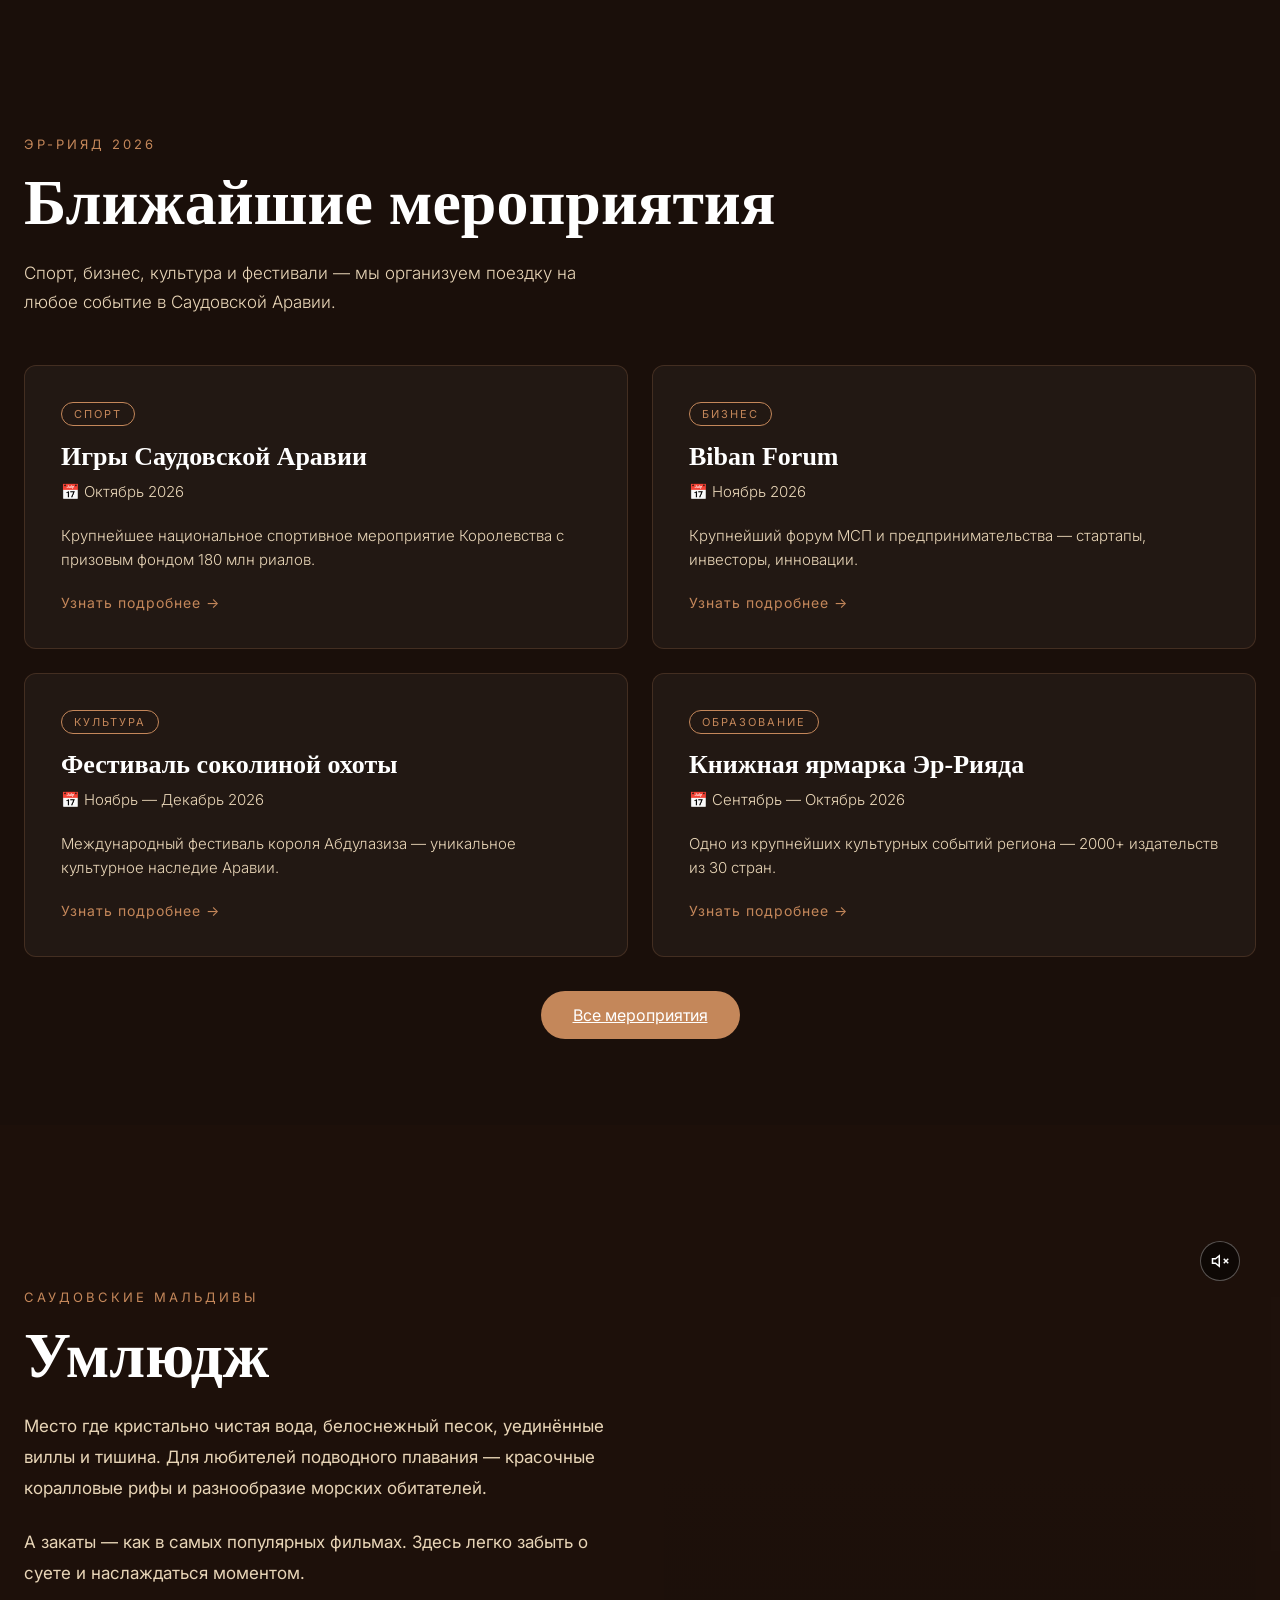
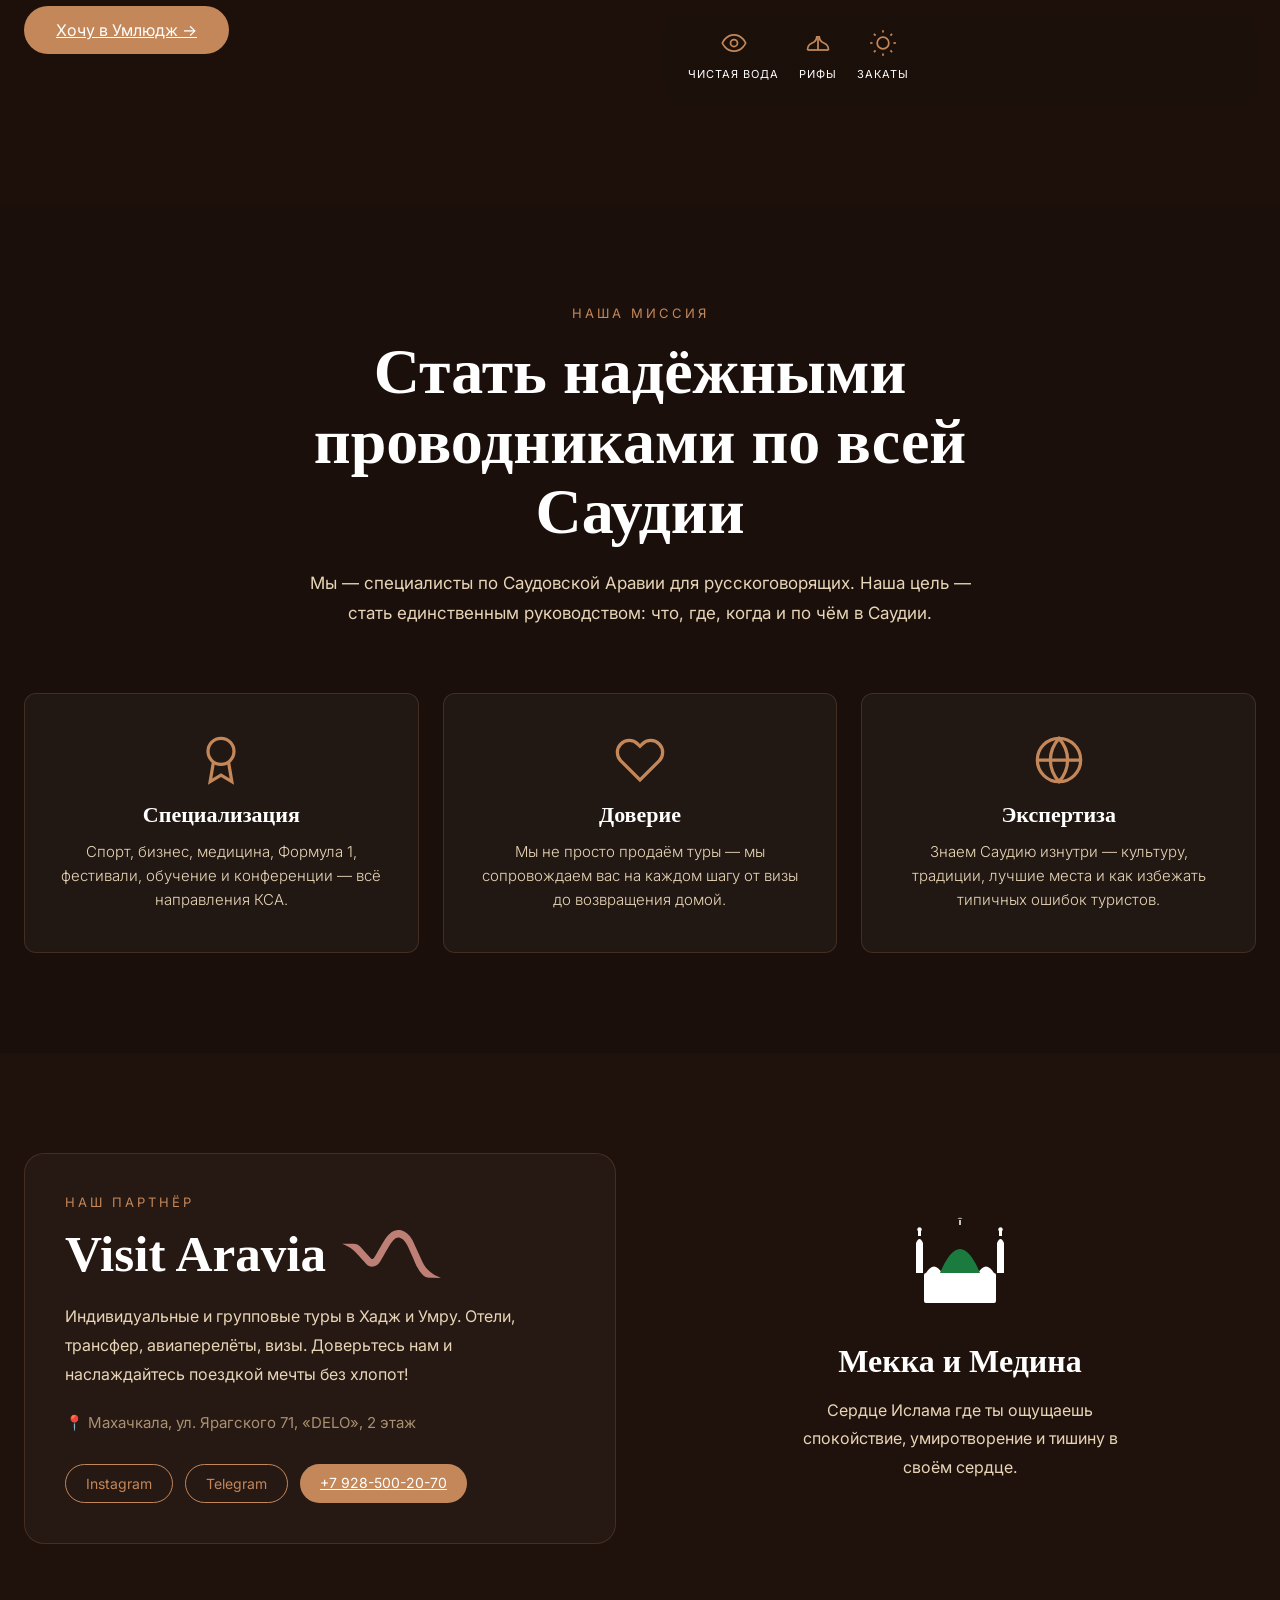
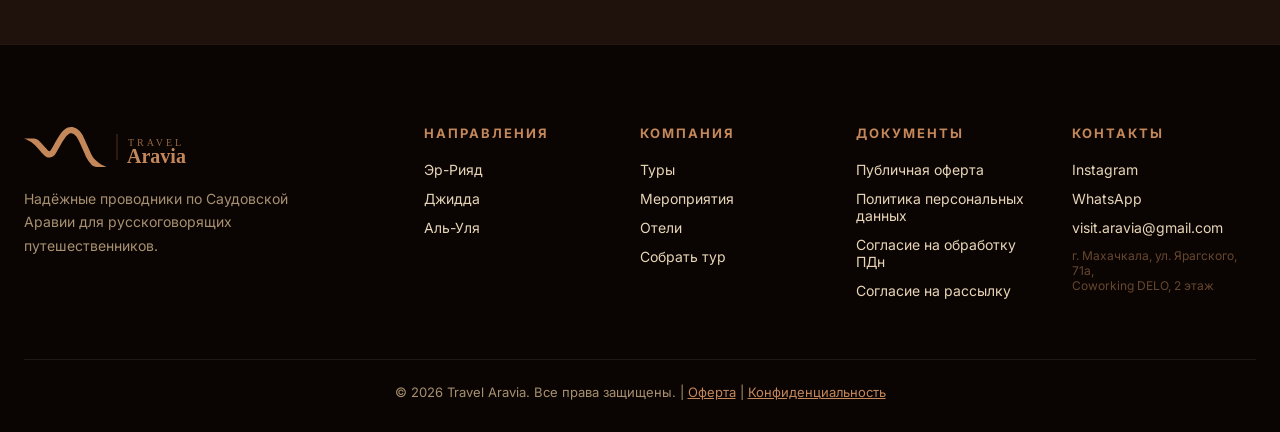
==== commit ad7c1296: "final: cleanup, mobile fixes, video optimization, burger al-ula, about video" ====
--- a/index.html
+++ b/index.html
@@ -52,7 +52,7 @@
 <main id="main-content">
 <section class="hero" id="hero">
   <div class="hero__video-wrapper">
-    <video class="hero__video" autoplay muted loop playsinline id="heroVideo">
+    <video class="hero__video" autoplay muted loop playsinline preload="none" id="heroVideo">
       <source src="assets/videos/hero-trailer.mp4" type="video/mp4">
       <source src="assets/videos/about.mp4" type="video/mp4">
     </video>
@@ -77,7 +77,7 @@
   </div>
 </section>
 
-<div class="hero-search">
+<div class="hero-search" style="position:relative;margin-top:-40px;z-index:10;">
   <div class="container">
     <div class="hero-search__inner">
       <div class="hero-search__field">
@@ -133,6 +133,19 @@
     </div>
   </div>
 </div>
+
+<section class="section" style="padding:40px 0;">
+  <div class="container" style="text-align:center;">
+    <p class="section-label">О нас</p>
+    <h2 class="section-title">Знакомьтесь — Travel Aravia</h2>
+    <p style="color:var(--color-sand);font-size:16px;margin-bottom:32px;max-width:560px;margin-left:auto;margin-right:auto;">Смотрите как мы работаем и почему тысячи путешественников доверяют нам организацию поездок по Саудовской Аравии.</p>
+    <video controls poster="assets/images/elephant-rock.jpg"
+      style="width:100%;max-width:720px;height:auto;border-radius:20px;display:block;margin:0 auto;"
+      preload="none">
+      <source src="assets/videos/about.mp4" type="video/mp4">
+    </video>
+  </div>
+</section>
 
 <section class="services section" id="services">
   <div class="container">
--- a/css/animations.css
+++ b/css/animations.css
@@ -20,25 +20,25 @@
   to { opacity: 1; transform: scale(1); }
 }
 
-.reveal {
+.js .reveal {
   opacity: 0;
   transform: translateY(40px);
   transition: opacity 0.7s ease, transform 0.7s ease;
 }
 
-.reveal.reveal--left {
+.js .reveal.reveal--left {
   transform: translateX(-40px);
 }
 
-.reveal.reveal--right {
+.js .reveal.reveal--right {
   transform: translateX(40px);
 }
 
-.reveal.reveal--scale {
+.js .reveal.reveal--scale {
   transform: scale(0.92);
 }
 
-.reveal.active {
+.js .reveal.active {
   opacity: 1;
   transform: translateY(0) translateX(0) scale(1);
 }
--- a/css/components.css
+++ b/css/components.css
@@ -167,8 +167,10 @@
   background: var(--color-dark);
   z-index: 999;
   display: flex;
-  align-items: center;
+  align-items: flex-start;
   justify-content: center;
+  overflow-y: auto;
+  padding: 80px 24px 48px;
   transform: translateX(-100%);
   transition: transform 0.4s ease;
 }
@@ -180,8 +182,9 @@
 .mobile-menu__nav {
   display: flex;
   flex-direction: column;
-  gap: 32px;
+  gap: 28px;
   text-align: center;
+  width: 100%;
 }
 
 .mobile-menu__nav a {
@@ -260,6 +263,20 @@
   transform: translate(-50%, -50%) rotate(90deg) scaleX(-1);
   object-fit: cover;
   background: #000;
+}
+
+/* On mobile, viewport is portrait — don't rotate, just fill */
+@media (max-width: 768px) {
+  .hero .hero__video {
+    inset: 0;
+    top: 0;
+    left: 0;
+    width: 100%;
+    height: 100%;
+    transform: none;
+    object-fit: cover;
+    object-position: center center;
+  }
 }
 
 .hero__overlay {
@@ -999,4 +1016,79 @@
   /* ЗАДАЧА 5: General mobile fixes */
   .container { padding-left: 16px !important; padding-right: 16px !important; }
   .hero__actions a { width: 100% !important; text-align: center !important; }
-}
+
+  /* Vertical spacing */
+  .hero__scroll { margin-top: 16px !important; margin-bottom: 50px; }
+  .hero-search { margin-top: -30px !important; position: relative; z-index: 10; }
+  .trust-bar { margin-top: 8px !important; }
+  .destinations { padding-top: 40px !important; }
+  .events-preview { padding-top: 40px !important; }
+  .services { padding-top: 40px !important; }
+  .section { padding: 48px 0 !important; }
+  .services__header, .destinations .services__header { margin-bottom: 32px !important; }
+  h2.section-title { margin-bottom: 16px !important; }
+  p.section-subtitle { margin-bottom: 24px !important; }
+  .btn-primary, .btn-outline { margin-top: 8px; }
+
+  /* Trust bar text sizes */
+  .trust-bar__num { font-size: 20px !important; }
+  .trust-bar__item span:last-child { font-size: 9px !important; letter-spacing: 1px !important; }
+
+  /* Riyadh hero video horizontal on mobile */
+  .riyadh-hero video { transform: rotate(90deg) scale(1.78) !important; object-fit: cover !important; }
+
+  /* CTA blocks centering */
+  .section-title { text-align: center !important; }
+  .section-label { text-align: center !important; }
+
+  /* About-city grids */
+  .about-city-grid,
+  .jeddah-about-grid,
+  .al-ula-about-grid { grid-template-columns: 1fr !important; gap: 24px !important; }
+  .jeddah-about-grid > div:last-child,
+  .al-ula-about-grid > div:last-child { display: grid !important; grid-template-columns: 1fr 1fr !important; gap: 12px !important; }
+
+  /* Mobile menu items */
+  .mobile-menu__nav a { font-size: 32px !important; padding: 12px 0 !important; line-height: 1.3 !important; }
+
+  /* Jeddah hero mobile */
+  .jeddah-hero { align-items: center !important; }
+  .jeddah-hero .container { padding-bottom: 40px !important; text-align: center !important; }
+}
+
+/* ЗАДАЧА 5: Photo slider */
+.photo-slider { position: relative; overflow: hidden; border-radius: 16px; margin-top: 48px; }
+.photo-slider__track { display: flex; transition: transform 0.4s ease; }
+.photo-slider__track img { min-width: 100%; height: 360px; object-fit: cover; object-position: center; flex-shrink: 0; border-radius: 0; }
+.slider-btn { position: absolute; top: 50%; transform: translateY(-50%); background: rgba(196,135,90,0.85); border: none; color: white; width: 44px; height: 44px; border-radius: 50%; font-size: 20px; cursor: pointer; z-index: 2; display: flex; align-items: center; justify-content: center; transition: background 0.2s; }
+.slider-btn:hover { background: var(--color-accent); }
+.slider-btn--prev { left: 12px; }
+.slider-btn--next { right: 12px; }
+.slider-dots { position: absolute; bottom: 12px; left: 50%; transform: translateX(-50%); display: flex; gap: 6px; }
+.slider-dot { width: 8px; height: 8px; border-radius: 50%; background: rgba(255,255,255,0.5); cursor: pointer; border: none; padding: 0; transition: background 0.2s; }
+.slider-dot.active { background: var(--color-accent); }
+@media (max-width: 768px) {
+  .photo-slider__track img { height: 260px !important; object-fit: contain !important; background: #1A0F0A; }
+}
+
+/* ЗАДАЧА 6: Riyadh videos grid */
+.riyadh-videos-grid {
+  display: grid;
+  grid-template-columns: repeat(3, 1fr);
+  gap: 16px;
+  margin-top: 48px;
+}
+.riyadh-videos-grid video {
+  width: 100%;
+  height: 240px;
+  object-fit: cover;
+  border-radius: 12px;
+}
+@media (max-width: 768px) {
+  .riyadh-videos-grid { grid-template-columns: 1fr !important; }
+  .riyadh-videos-grid video { height: 200px !important; }
+}
+
+/* ЗАДАЧА 10: Footer scroll */
+body { min-height: 100vh; }
+.footer { position: relative; z-index: 1; }
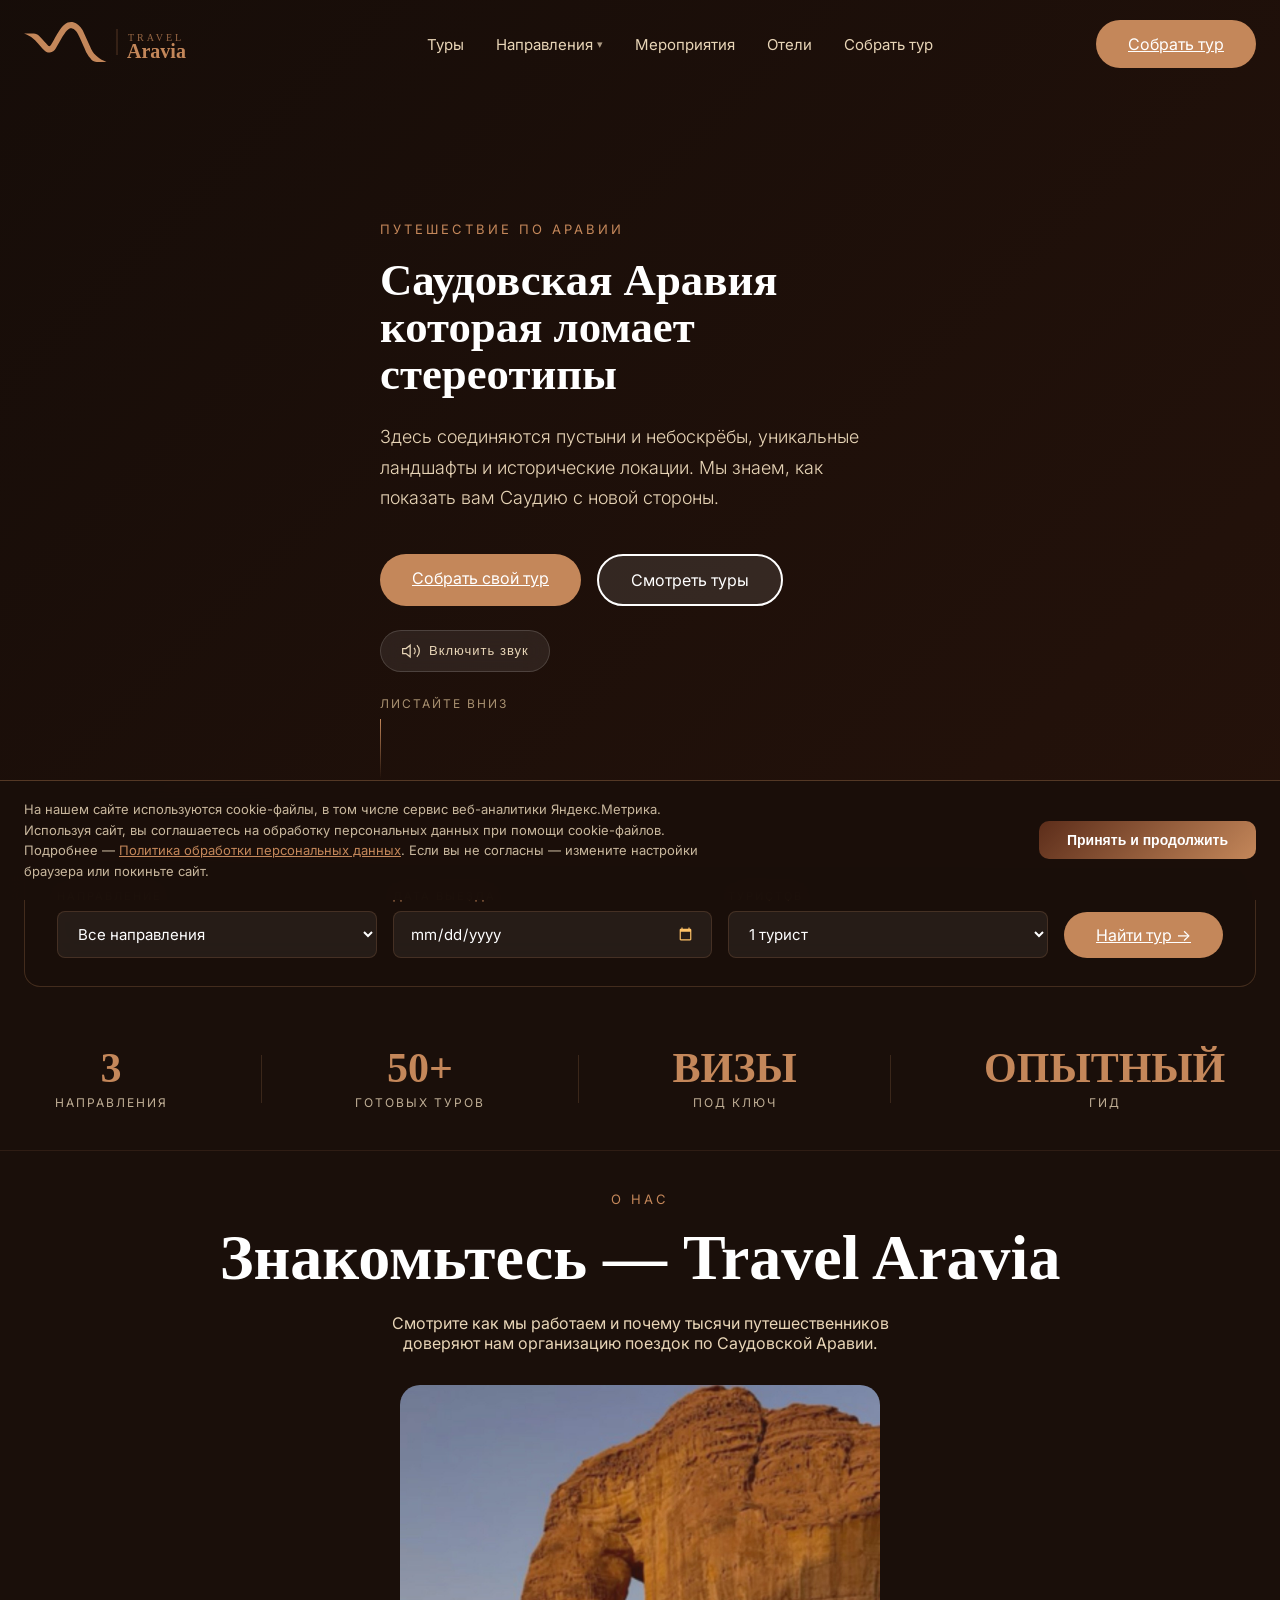
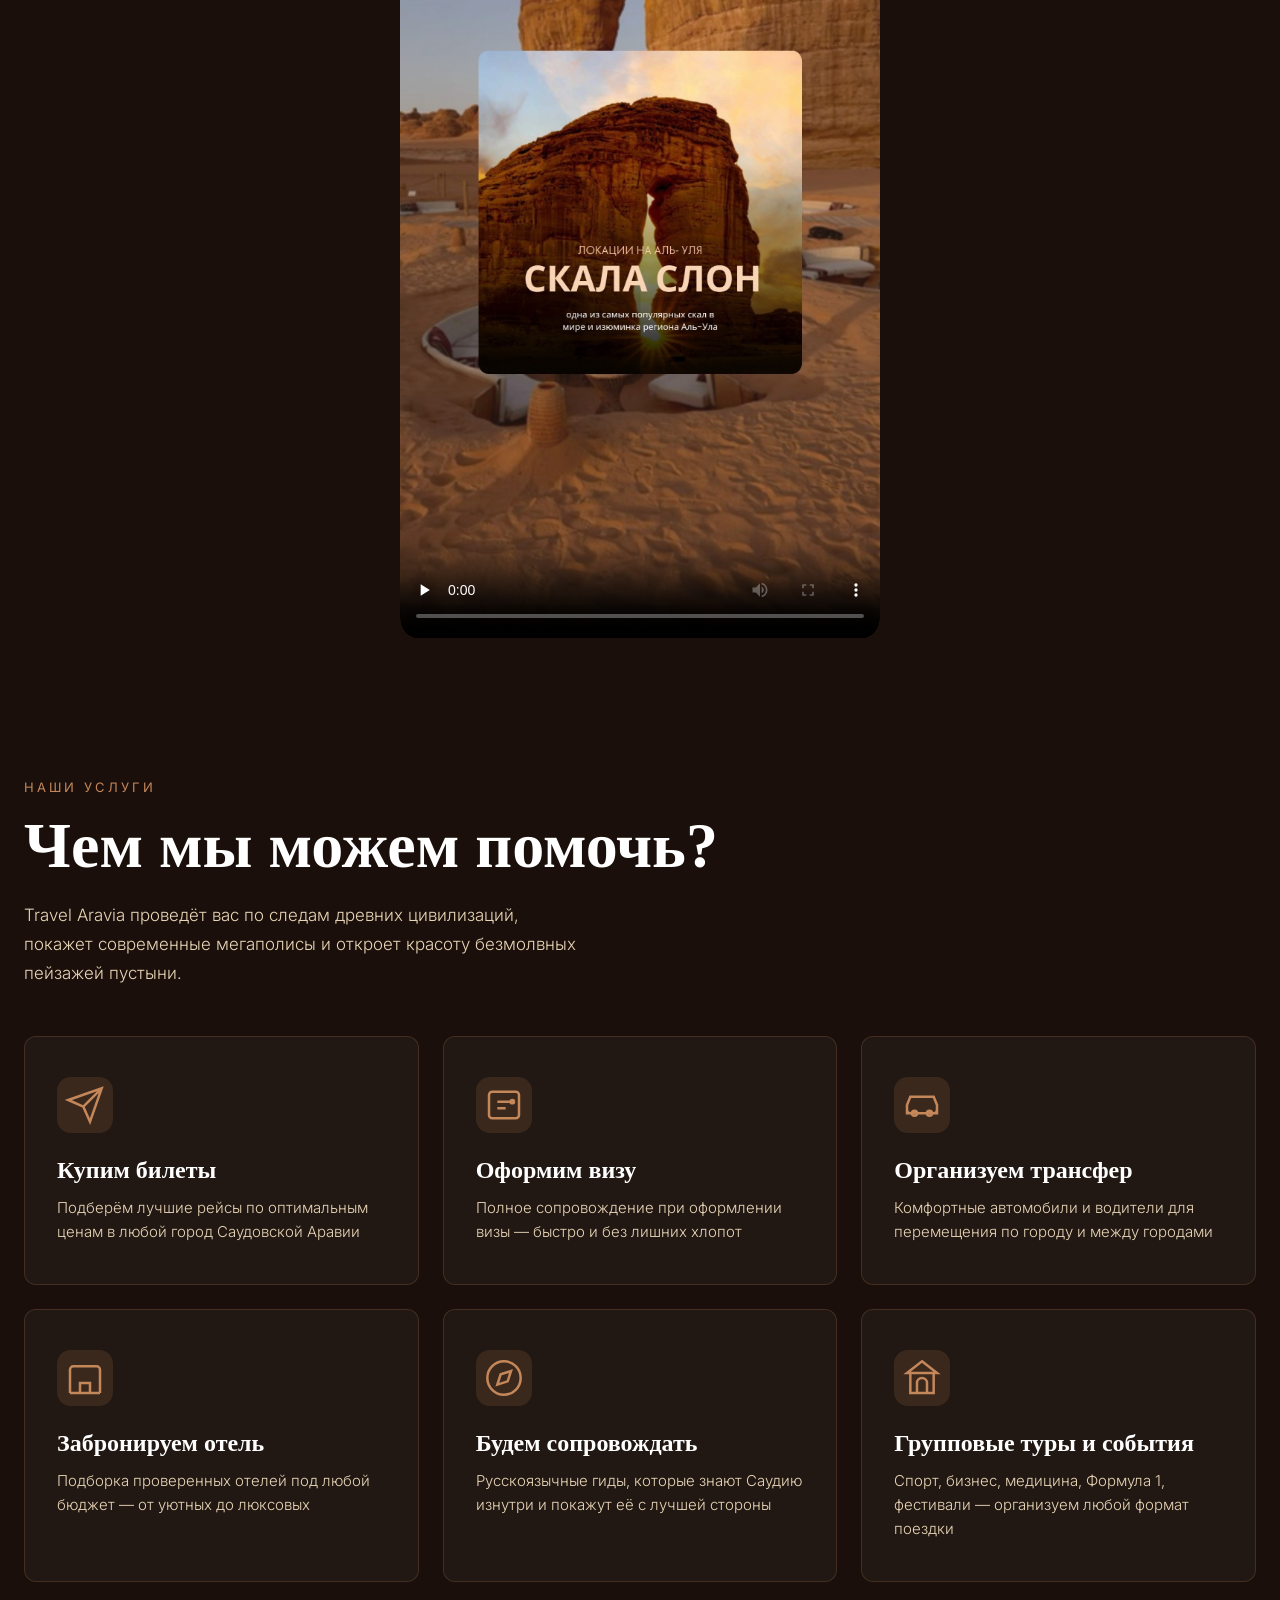
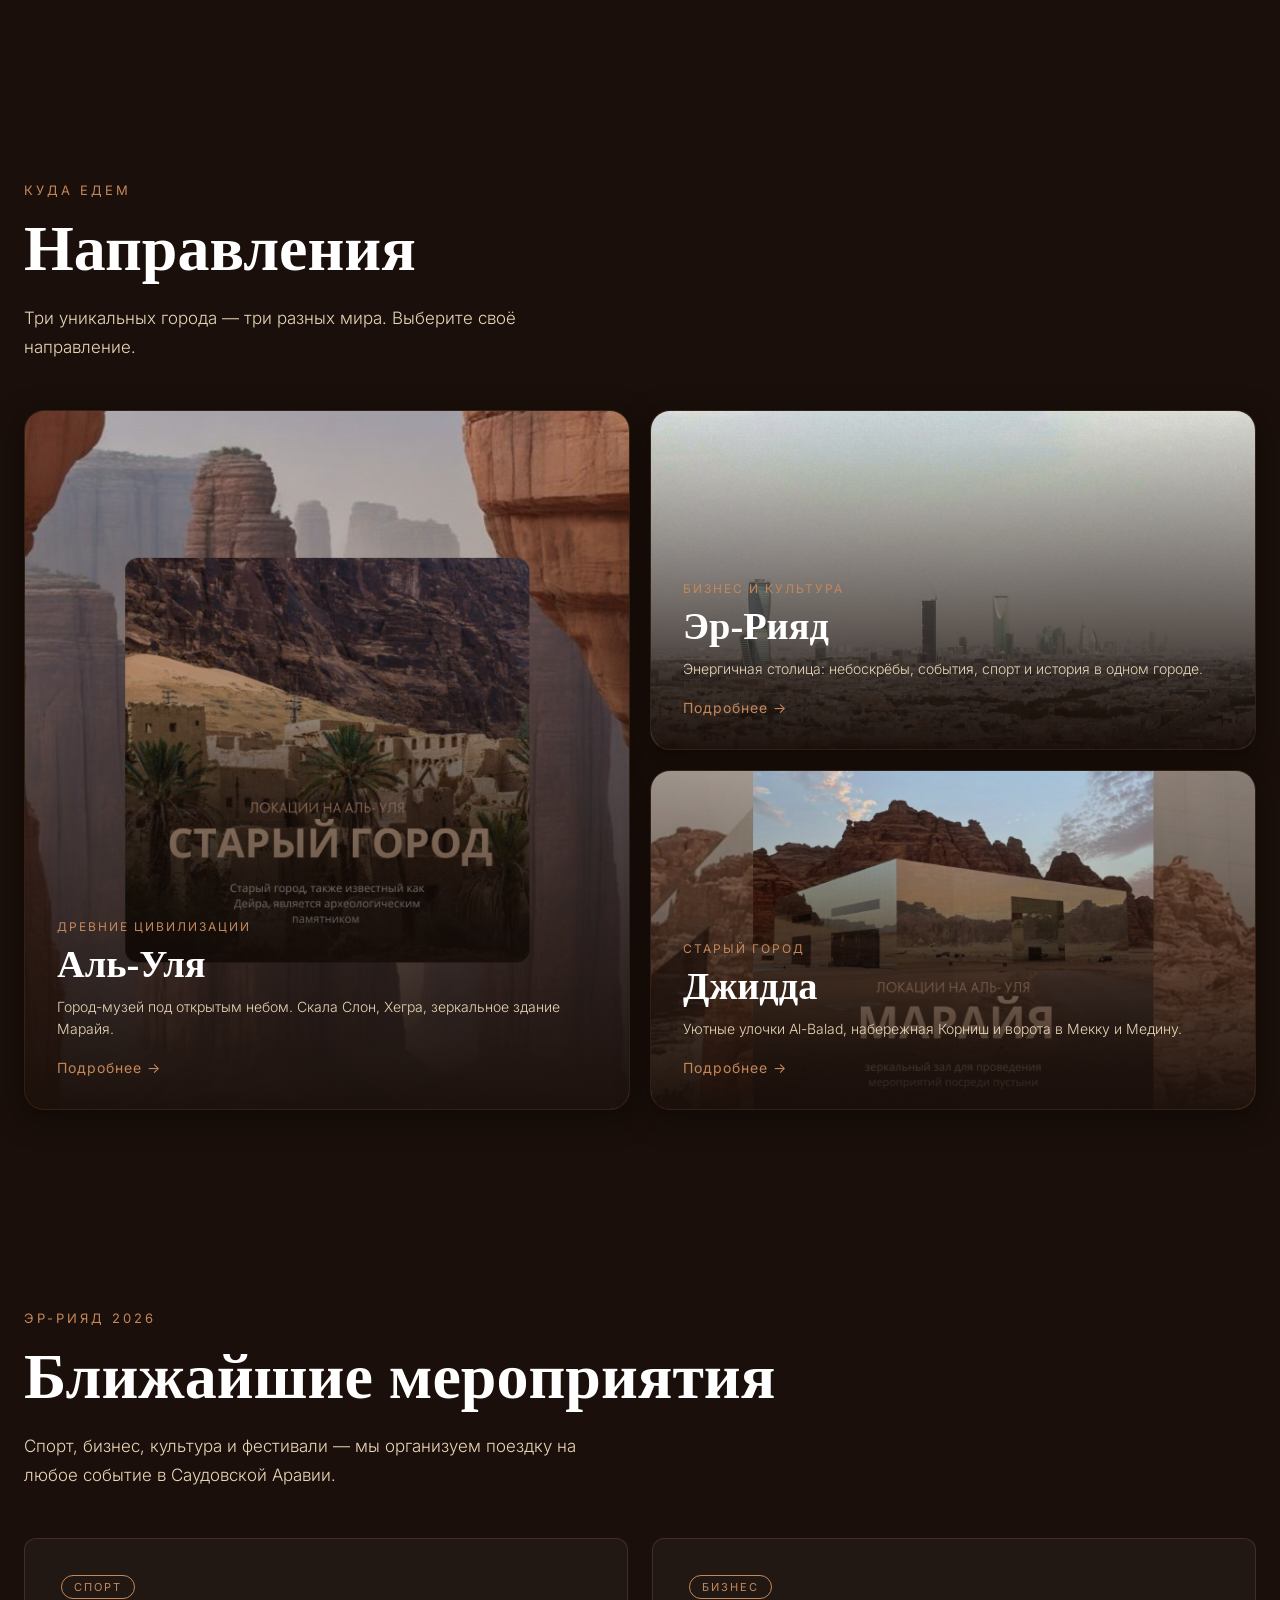
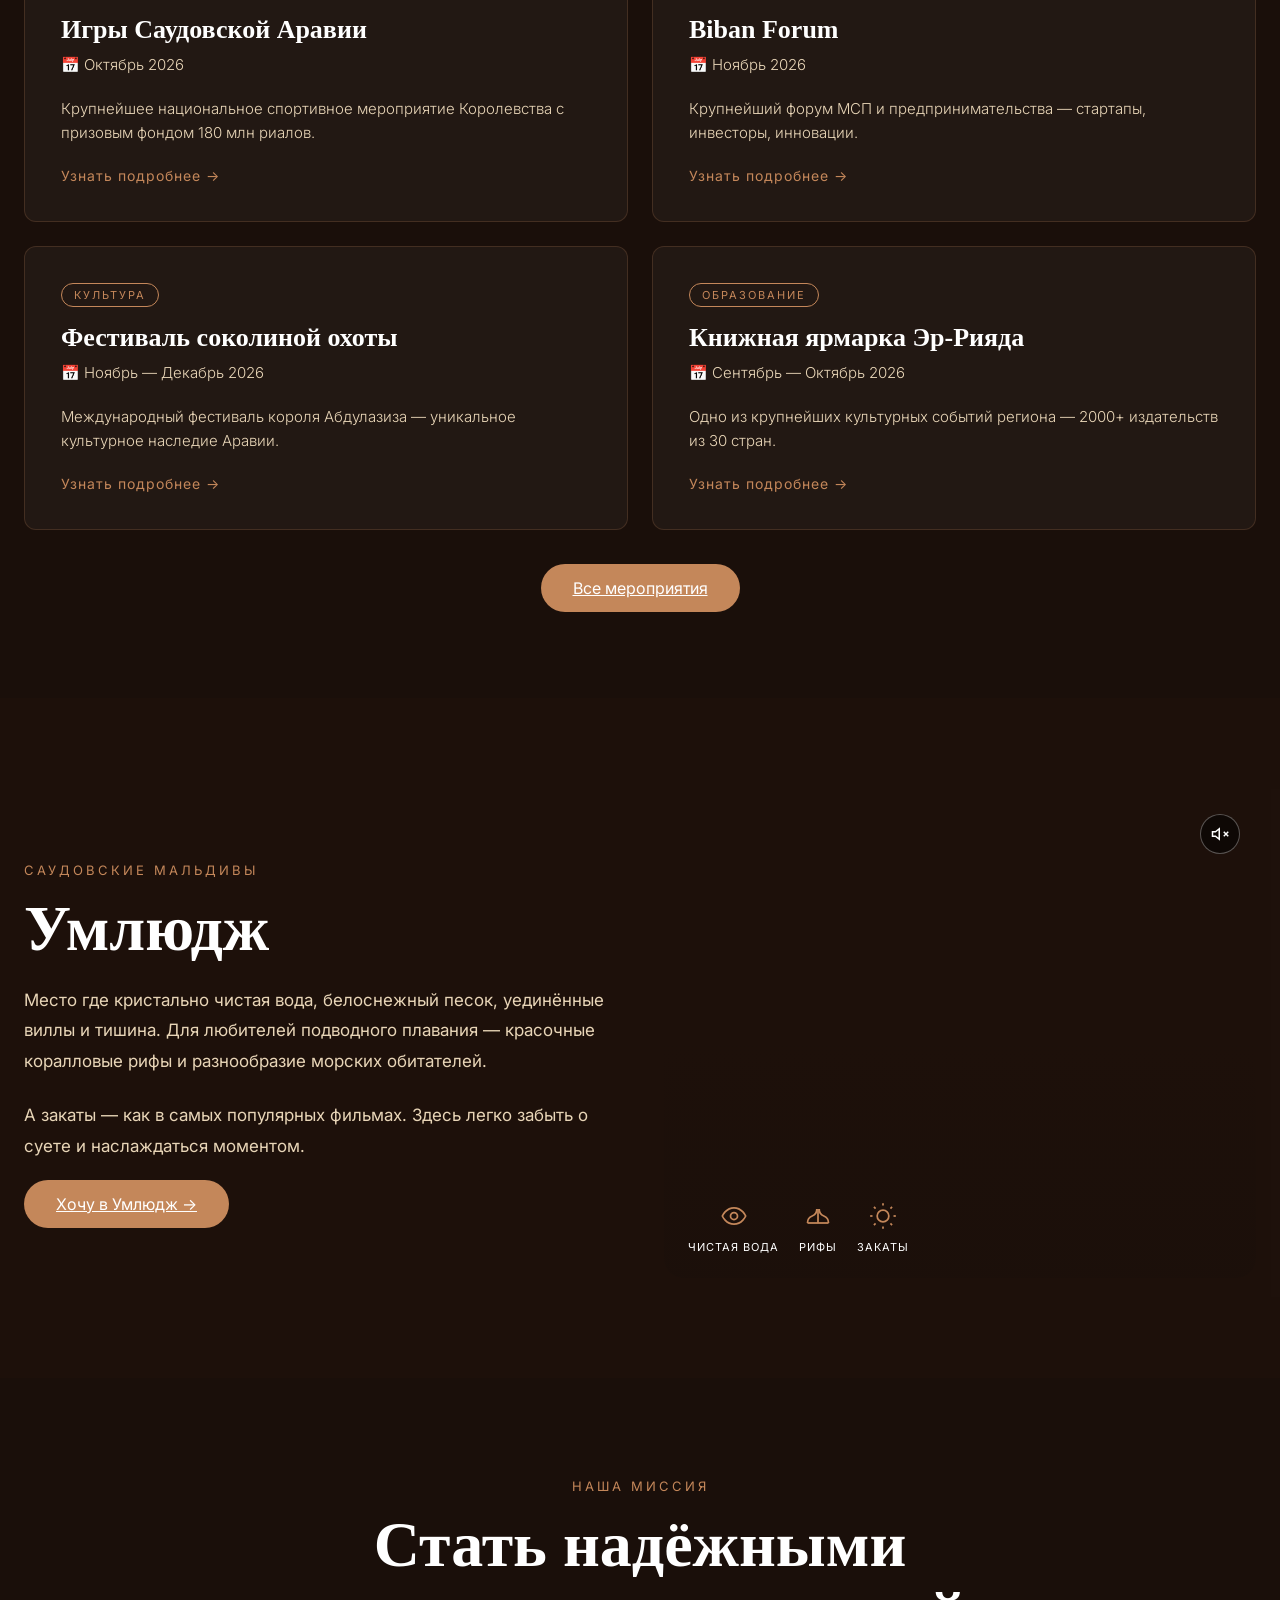
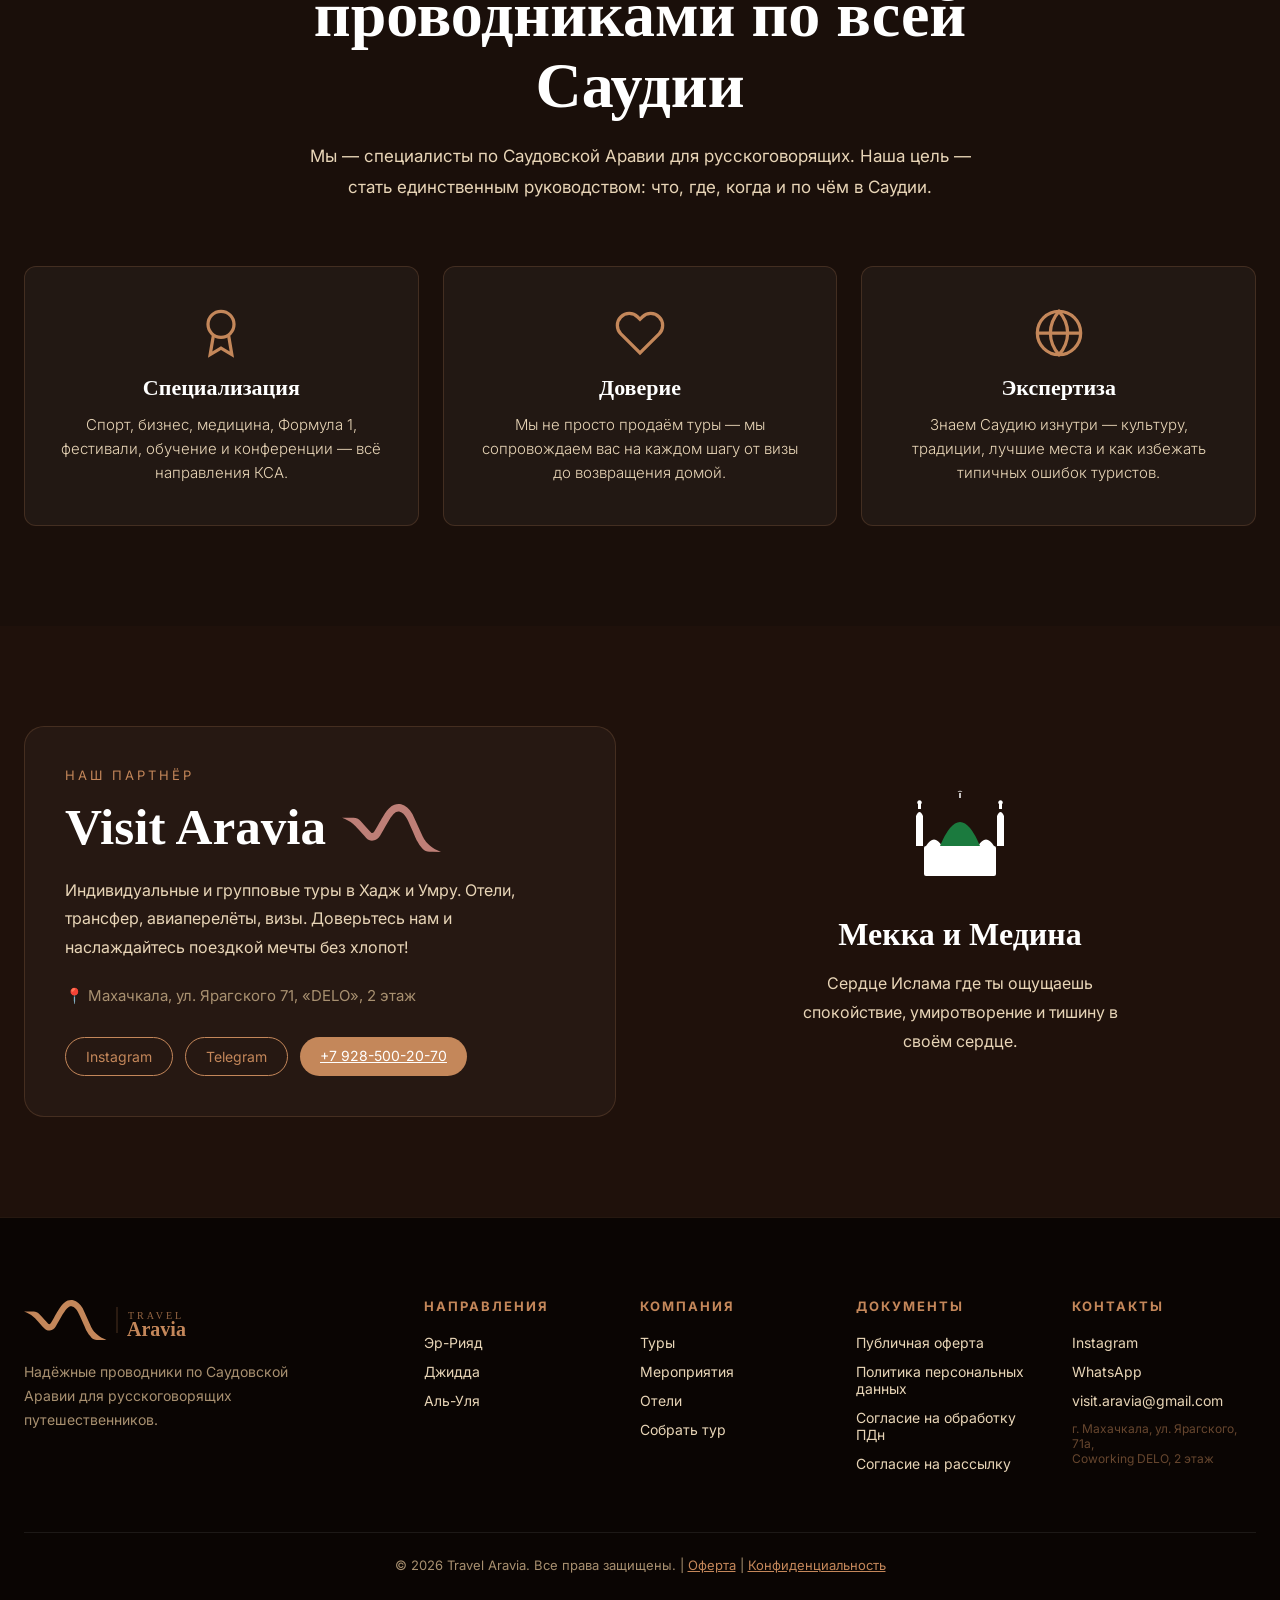
==== commit 3a0fd088: "fix: riyadh hero portrait, jeddah text left, about grids mobile, metro audio, О нас video" ====
--- a/index.html
+++ b/index.html
@@ -140,7 +140,7 @@
     <h2 class="section-title">Знакомьтесь — Travel Aravia</h2>
     <p style="color:var(--color-sand);font-size:16px;margin-bottom:32px;max-width:560px;margin-left:auto;margin-right:auto;">Смотрите как мы работаем и почему тысячи путешественников доверяют нам организацию поездок по Саудовской Аравии.</p>
     <video controls poster="assets/images/elephant-rock.jpg"
-      style="width:100%;max-width:720px;height:auto;border-radius:20px;display:block;margin:0 auto;"
+      style="width:auto;max-width:min(100%,480px);height:auto;border-radius:20px;display:block;margin:0 auto;"
       preload="none">
       <source src="assets/videos/about.mp4" type="video/mp4">
     </video>
--- a/css/components.css
+++ b/css/components.css
@@ -1034,19 +1034,20 @@
   .trust-bar__num { font-size: 20px !important; }
   .trust-bar__item span:last-child { font-size: 9px !important; letter-spacing: 1px !important; }
 
-  /* Riyadh hero video horizontal on mobile */
-  .riyadh-hero video { transform: rotate(90deg) scale(1.78) !important; object-fit: cover !important; }
+  /* Riyadh hero: portrait video fills mobile naturally */
+  .riyadh-hero video, #riyadhHeroVideo { width: 100% !important; height: 100% !important; transform: translateX(-50%) !important; object-fit: cover !important; }
 
   /* CTA blocks centering */
   .section-title { text-align: center !important; }
   .section-label { text-align: center !important; }
 
-  /* About-city grids */
+  /* About-city grids: outer collapses to 1 col, inner stats stays 2 col */
   .about-city-grid,
   .jeddah-about-grid,
   .al-ula-about-grid { grid-template-columns: 1fr !important; gap: 24px !important; }
-  .jeddah-about-grid > div:last-child,
-  .al-ula-about-grid > div:last-child { display: grid !important; grid-template-columns: 1fr 1fr !important; gap: 12px !important; }
+  .city-stats-grid { grid-template-columns: 1fr 1fr !important; gap: 12px !important; }
+  .city-stats-grid .services__card { padding: 16px 8px !important; }
+  .city-stats-grid .services__card > div:first-child { font-size: 32px !important; }
 
   /* Mobile menu items */
   .mobile-menu__nav a { font-size: 32px !important; padding: 12px 0 !important; line-height: 1.3 !important; }
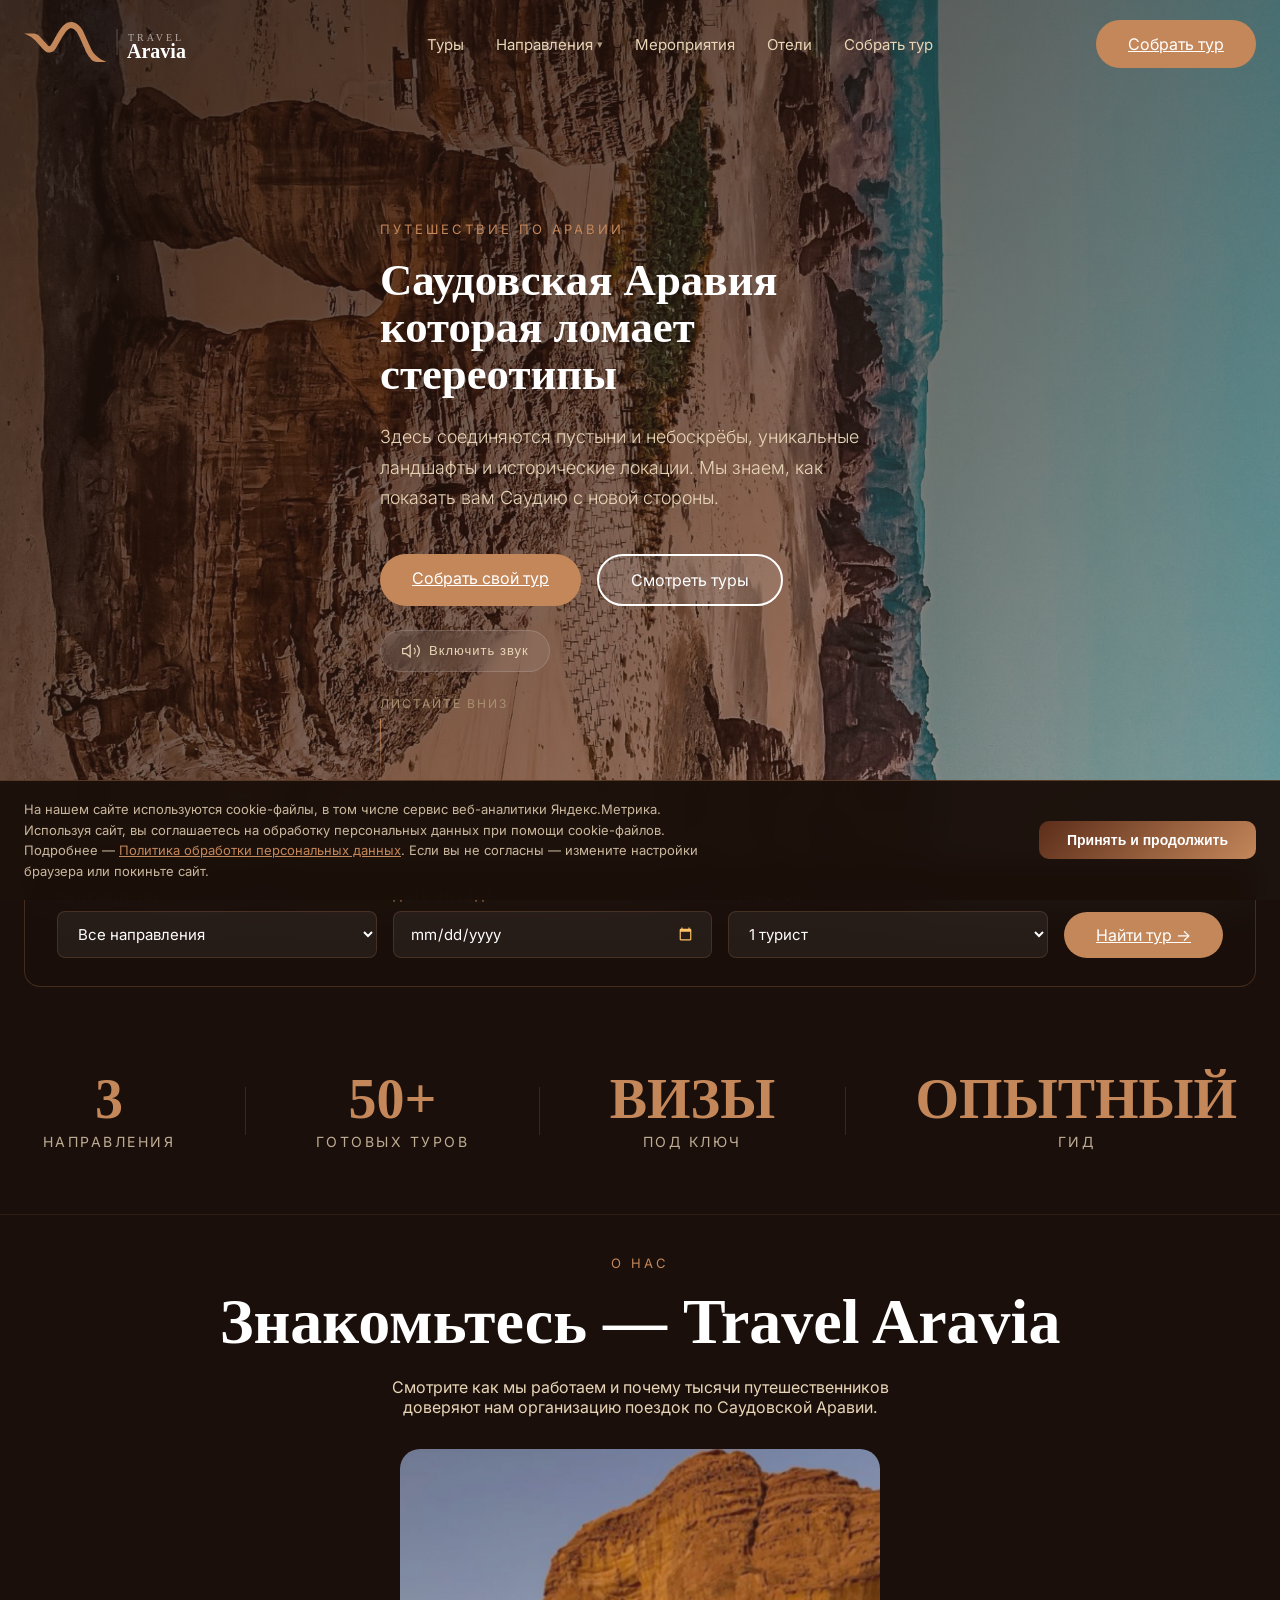
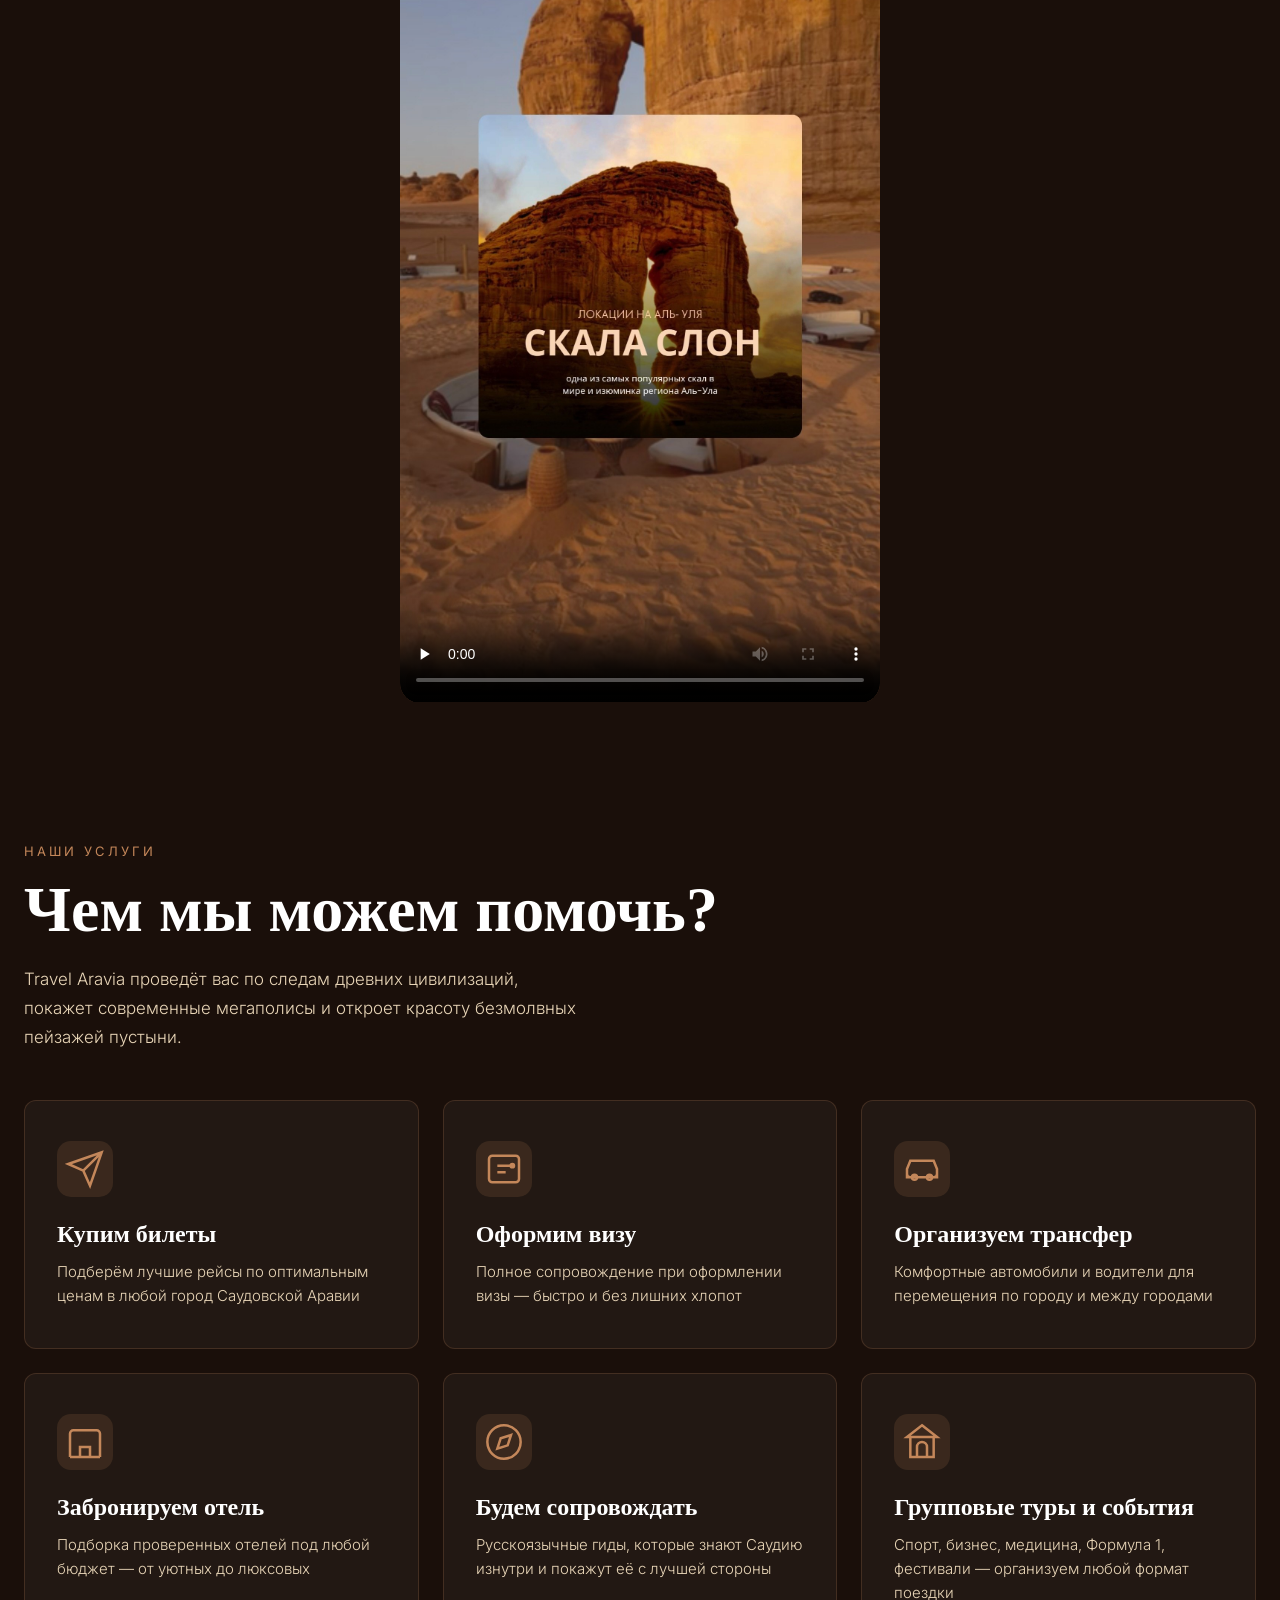
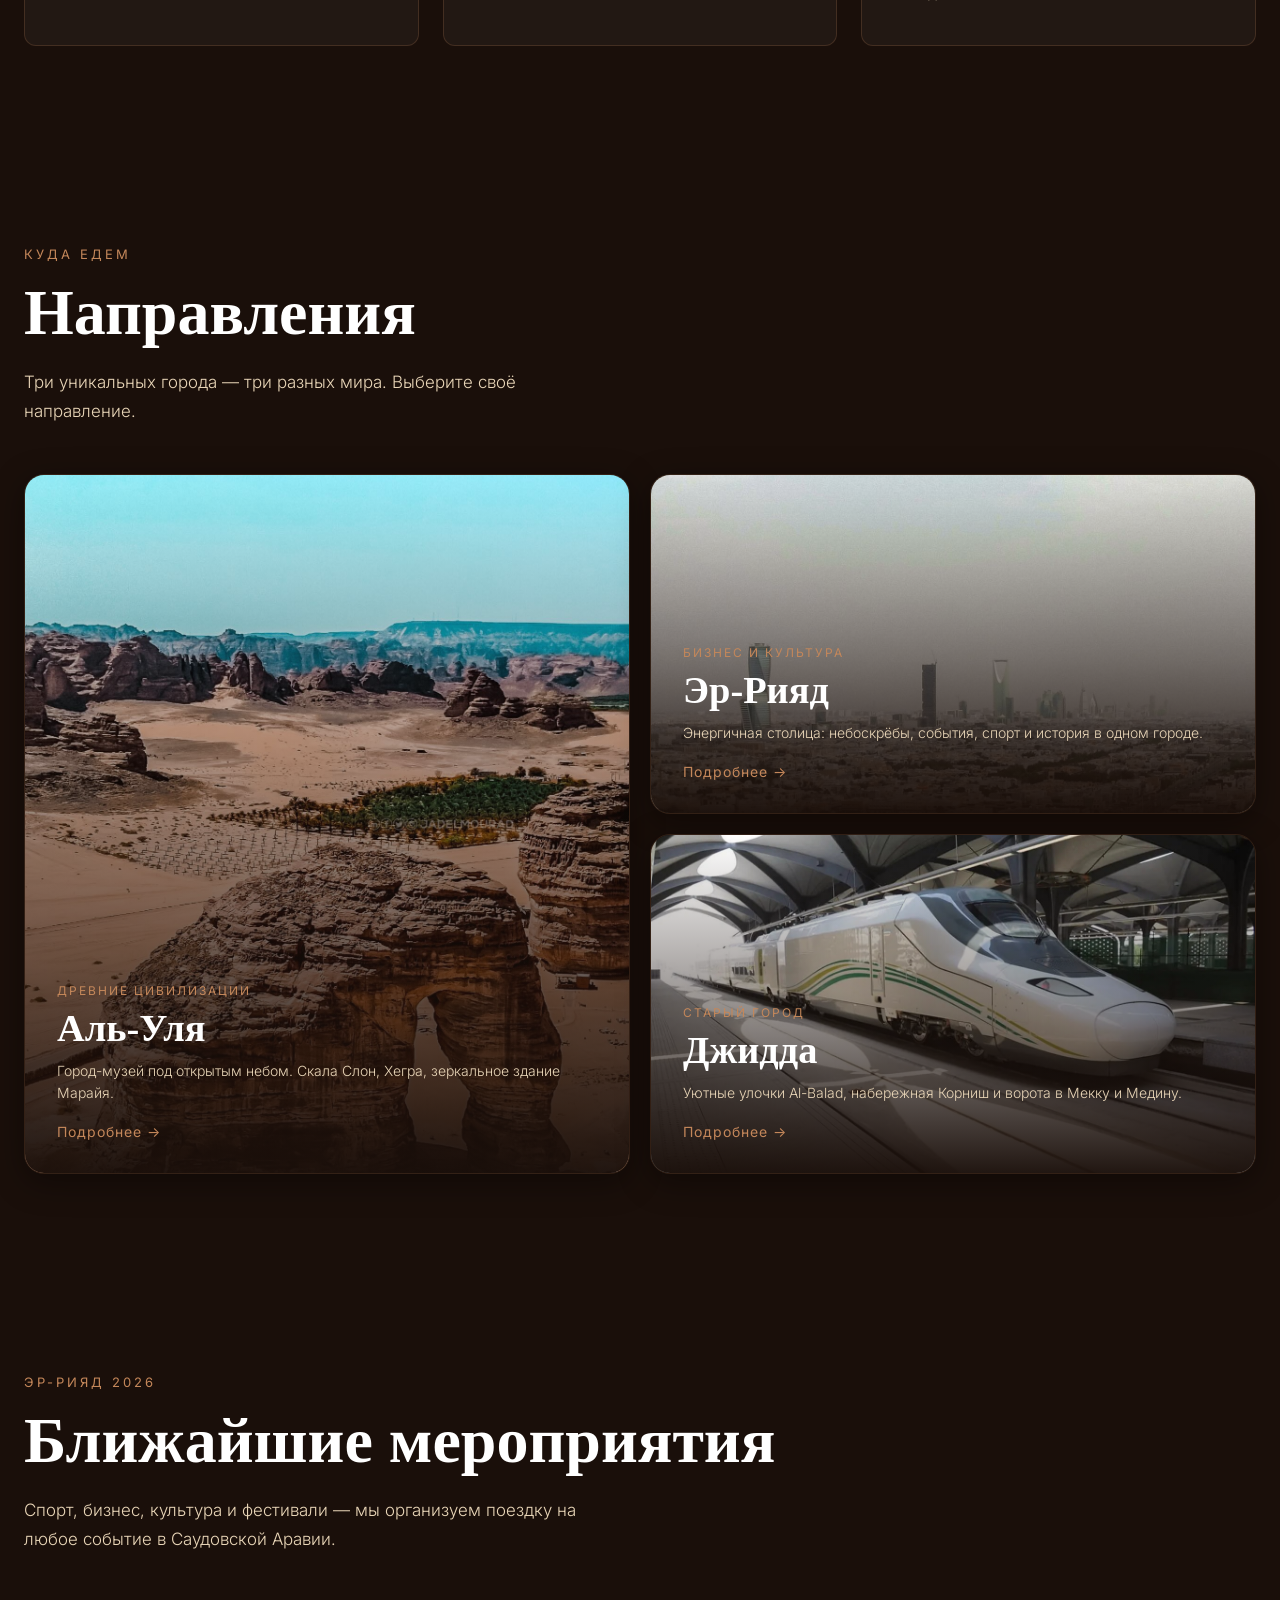
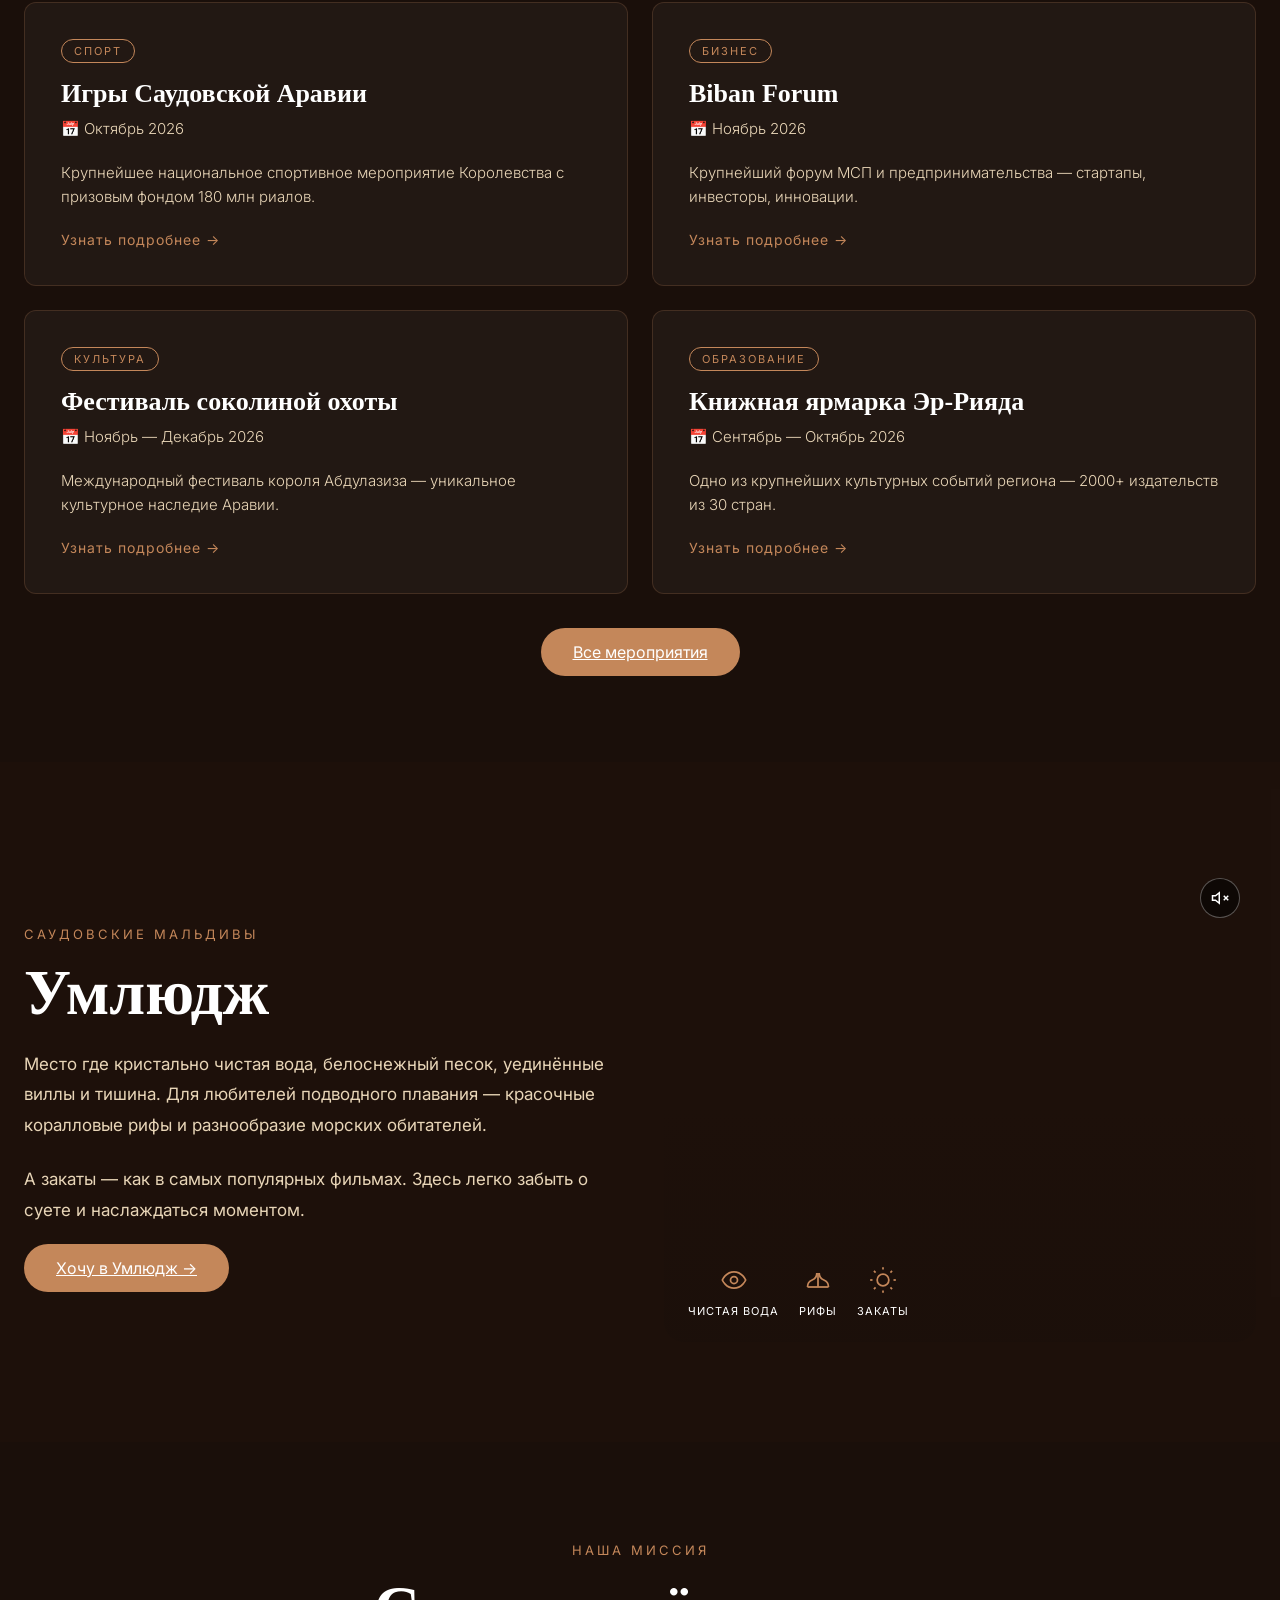
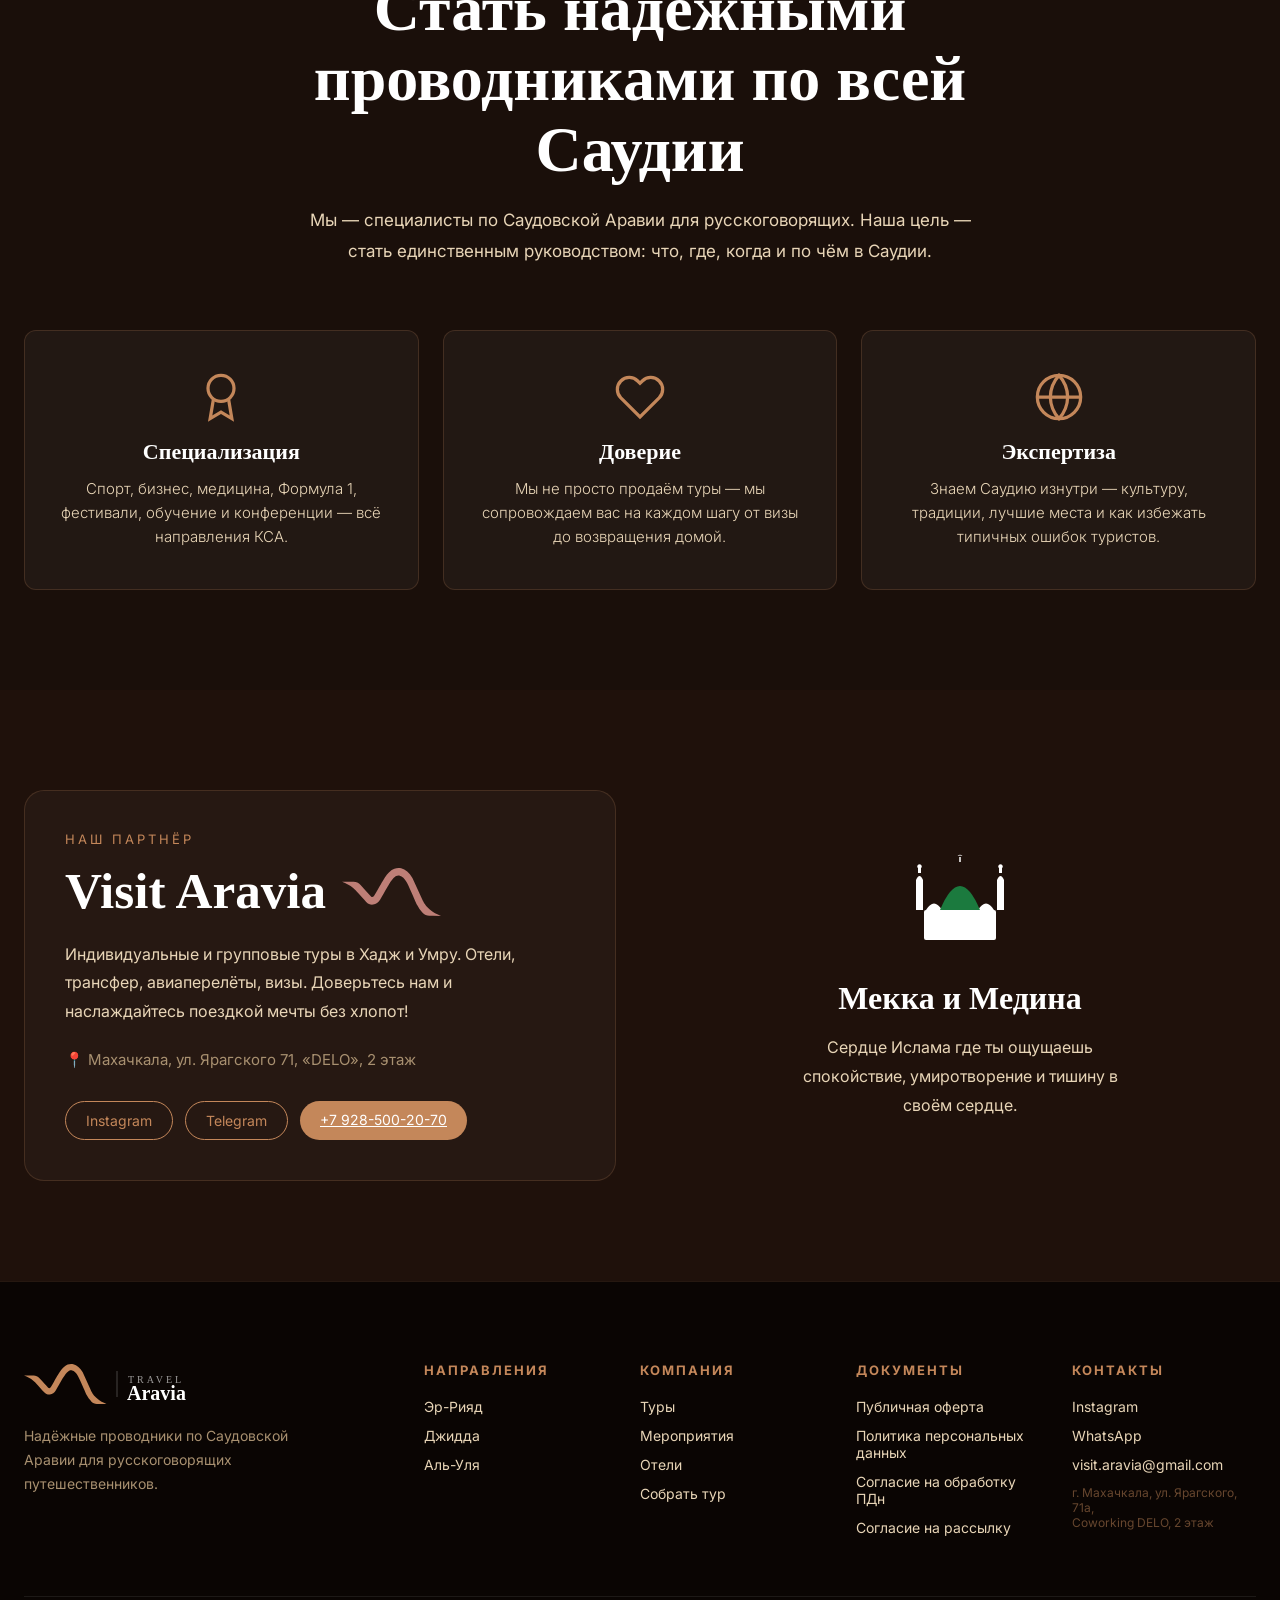
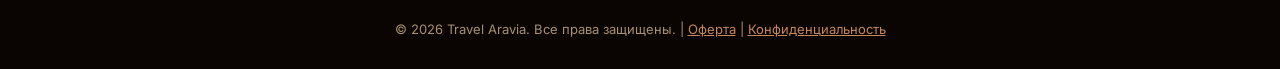
==== commit 9e1f7cb2: "fix: hero video on mobile Redmi, destination card covers, desktop slider full photo - js/main.js: he" ====
--- a/index.html
+++ b/index.html
@@ -6,6 +6,7 @@
   <meta charset="UTF-8">
   <meta http-equiv="X-Content-Type-Options" content="nosniff">
   <meta http-equiv="X-Frame-Options" content="SAMEORIGIN">
+  <meta name="referrer" content="strict-origin-when-cross-origin">
   <meta name="description" content="Travel Aravia — путешествия по Саудовской Аравии для русскоговорящих. Туры в Эр-Рияд, Джидду, Аль-Улю. Визы, билеты, отели, гид под ключ.">
   <meta name="keywords" content="туры в Саудовскую Аравию, Travel Aravia, Эр-Рияд, Джидда, Аль-Уля, визы КСА">
   <meta property="og:title" content="Travel Aravia — Путешествие по Аравии">
@@ -52,9 +53,8 @@
 <main id="main-content">
 <section class="hero" id="hero">
   <div class="hero__video-wrapper">
-    <video class="hero__video" autoplay muted loop playsinline preload="none" id="heroVideo">
+    <video class="hero__video" autoplay muted loop playsinline preload="metadata" poster="assets/images/al-ula/al-ula-elephant-rock.jpg" id="heroVideo">
       <source src="assets/videos/hero-trailer.mp4" type="video/mp4">
-      <source src="assets/videos/about.mp4" type="video/mp4">
     </video>
     <div class="hero__overlay"></div>
   </div>
@@ -198,7 +198,7 @@
     </div>
     <div class="destinations__grid reveal-stagger">
       <div class="destinations__card destinations__card--large reveal">
-        <video class="destinations__video" autoplay muted loop playsinline poster="assets/images/old-city.jpg">
+        <video class="destinations__video" autoplay muted loop playsinline poster="assets/images/al-ula/al-ula-elephant-rock.jpg">
           <source src="assets/videos/al-ula.mp4" type="video/mp4">
         </video>
         <div class="destinations__overlay"></div>
@@ -222,7 +222,7 @@
         </div>
       </div>
       <div class="destinations__card reveal">
-        <video class="destinations__video" autoplay muted loop playsinline poster="assets/images/maraya.jpg">
+        <video class="destinations__video" autoplay muted loop playsinline poster="assets/images/jeddah/jeddah-train.jpg">
           <source src="assets/videos/jeddah.mp4" type="video/mp4">
         </video>
         <div class="destinations__overlay"></div>
--- a/css/components.css
+++ b/css/components.css
@@ -170,7 +170,7 @@
   align-items: flex-start;
   justify-content: center;
   overflow-y: auto;
-  padding: 80px 24px 48px;
+  padding: 100px 24px 48px;
   transform: translateX(-100%);
   transition: transform 0.4s ease;
 }
@@ -182,7 +182,7 @@
 .mobile-menu__nav {
   display: flex;
   flex-direction: column;
-  gap: 28px;
+  gap: 32px;
   text-align: center;
   width: 100%;
 }
@@ -202,7 +202,7 @@
 .mobile-menu__group {
   display: flex;
   flex-direction: column;
-  gap: 12px;
+  gap: 32px;
   align-items: center;
 }
 
@@ -438,12 +438,11 @@
   }
   .hero-search__field { width: 100%; }
   .hero-search__btn { width: 100%; text-align: center; }
-  .hero-search { margin-top: -32px; }
 }
 
 /* ── Trust Bar ── */
 .trust-bar {
-  padding: 40px 0;
+  padding: 64px 0;
   border-bottom: 1px solid rgba(196,135,90,0.12);
 }
 
@@ -464,15 +463,15 @@
 
 .trust-bar__num {
   font-family: var(--font-heading);
-  font-size: 42px;
+  font-size: 56px;
   font-weight: 700;
   color: var(--color-accent);
   line-height: 1;
 }
 
 .trust-bar__item span:last-child {
-  font-size: 12px;
-  letter-spacing: 2px;
+  font-size: 14px;
+  letter-spacing: 2.5px;
   text-transform: uppercase;
   color: var(--color-sand);
   opacity: 0.8;
@@ -816,9 +815,12 @@
   }
 
   .hero__content {
-    padding-top: 80px;
+    padding-top: 130px;
     padding-bottom: 40px;
   }
+
+  /* Hide CTA button in header on mobile — burger must be visible */
+  .header__actions .btn-primary { display: none; }
 
   .hero__subtitle {
     font-size: 16px;
@@ -868,9 +870,6 @@
     min-height: 400px;
   }
 
-  .section-title {
-    text-align: left;
-  }
   .events-full__grid { grid-template-columns: 1fr; }
 }
 
@@ -1031,11 +1030,11 @@
   .btn-primary, .btn-outline { margin-top: 8px; }
 
   /* Trust bar text sizes */
-  .trust-bar__num { font-size: 20px !important; }
-  .trust-bar__item span:last-child { font-size: 9px !important; letter-spacing: 1px !important; }
-
-  /* Riyadh hero: portrait video fills mobile naturally */
-  .riyadh-hero video, #riyadhHeroVideo { width: 100% !important; height: 100% !important; transform: translateX(-50%) !important; object-fit: cover !important; }
+  .trust-bar__num { font-size: 36px !important; }
+  .trust-bar__item span:last-child { font-size: 11px !important; letter-spacing: 1.5px !important; }
+
+  /* Riyadh hero mobile: portrait video centered */
+  #riyadhHeroVideo { left: 50% !important; width: auto !important; height: 100% !important; transform: translateX(-50%) !important; object-fit: cover !important; }
 
   /* CTA blocks centering */
   .section-title { text-align: center !important; }
@@ -1050,7 +1049,7 @@
   .city-stats-grid .services__card > div:first-child { font-size: 32px !important; }
 
   /* Mobile menu items */
-  .mobile-menu__nav a { font-size: 32px !important; padding: 12px 0 !important; line-height: 1.3 !important; }
+  .mobile-menu__nav a { font-size: 32px !important; line-height: 1.3 !important; }
 
   /* Jeddah hero mobile */
   .jeddah-hero { align-items: center !important; }
@@ -1068,26 +1067,48 @@
 .slider-dots { position: absolute; bottom: 12px; left: 50%; transform: translateX(-50%); display: flex; gap: 6px; }
 .slider-dot { width: 8px; height: 8px; border-radius: 50%; background: rgba(255,255,255,0.5); cursor: pointer; border: none; padding: 0; transition: background 0.2s; }
 .slider-dot.active { background: var(--color-accent); }
+@media (min-width: 769px) {
+  .riyadh-slider-desktop .photo-slider__track img {
+    height: 620px !important;
+    object-fit: contain !important;
+    object-position: center !important;
+    background: #120A07;
+    border-radius: 0;
+  }
+  .riyadh-slider-desktop .slider-btn { display: flex !important; }
+  .riyadh-slider-desktop .slider-dots { display: flex !important; }
+}
 @media (max-width: 768px) {
   .photo-slider__track img { height: 260px !important; object-fit: contain !important; background: #1A0F0A; }
 }
 
-/* ЗАДАЧА 6: Riyadh videos grid */
-.riyadh-videos-grid {
-  display: grid;
-  grid-template-columns: repeat(3, 1fr);
-  gap: 16px;
-  margin-top: 48px;
-}
-.riyadh-videos-grid video {
-  width: 100%;
-  height: 240px;
-  object-fit: cover;
-  border-radius: 12px;
+/* Riyadh: В движении */
+.riyadh-vid-featured {
+  width: 100%; height: 420px; object-fit: cover;
+  border-radius: 20px; display: block; margin-top: 48px;
+}
+.riyadh-vid-row3 {
+  display: grid; grid-template-columns: 1fr 1fr 1fr;
+  gap: 16px; margin-top: 16px;
+}
+.riyadh-vid-row3 video {
+  width: 100%; height: 240px; object-fit: cover;
+  border-radius: 16px; display: block;
+}
+.riyadh-vid-row2 {
+  display: grid; grid-template-columns: 1fr 1fr;
+  gap: 16px; margin-top: 16px;
+}
+.riyadh-vid-row2 video {
+  width: 100%; height: 300px; object-fit: cover;
+  border-radius: 16px; display: block;
 }
 @media (max-width: 768px) {
-  .riyadh-videos-grid { grid-template-columns: 1fr !important; }
-  .riyadh-videos-grid video { height: 200px !important; }
+  .riyadh-vid-featured { height: 220px !important; }
+  .riyadh-vid-row3 { grid-template-columns: 1fr !important; }
+  .riyadh-vid-row3 video { height: 200px !important; }
+  .riyadh-vid-row2 { grid-template-columns: 1fr !important; }
+  .riyadh-vid-row2 video { height: 200px !important; }
 }
 
 /* ЗАДАЧА 10: Footer scroll */
